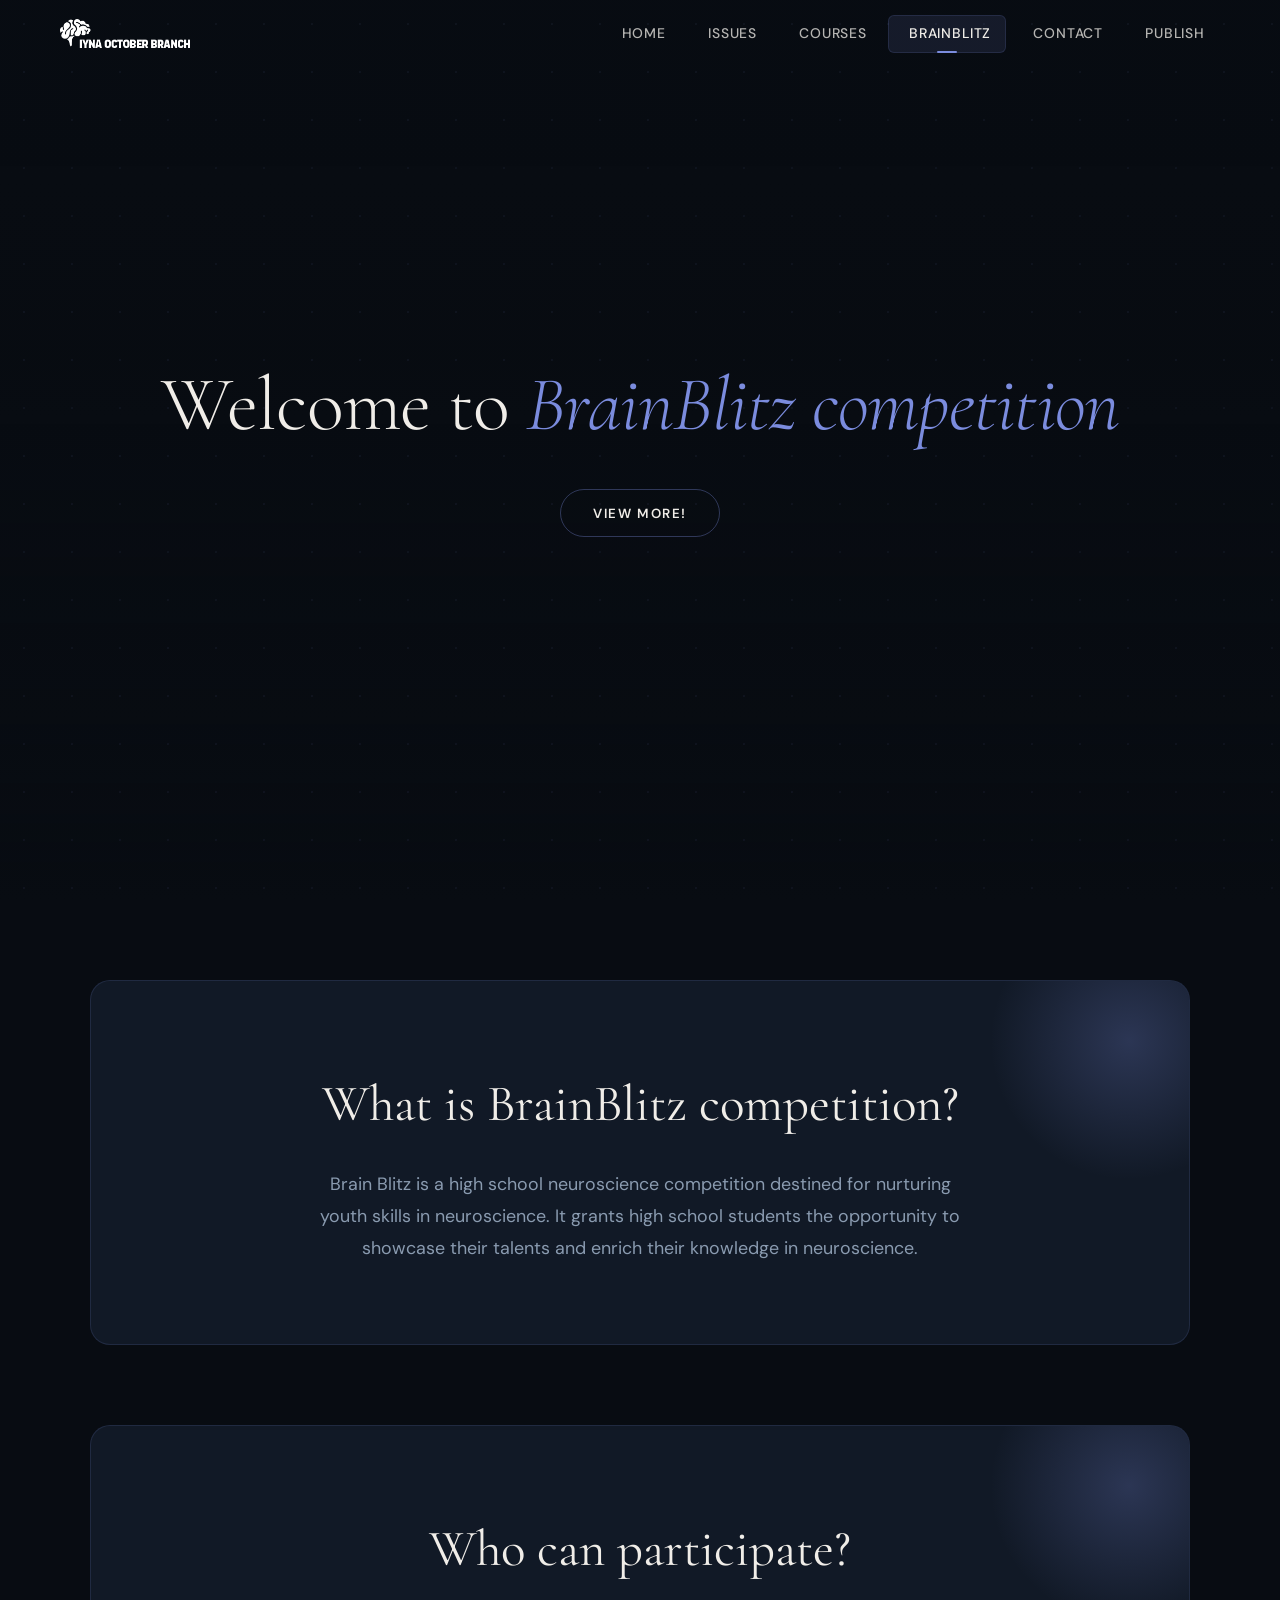
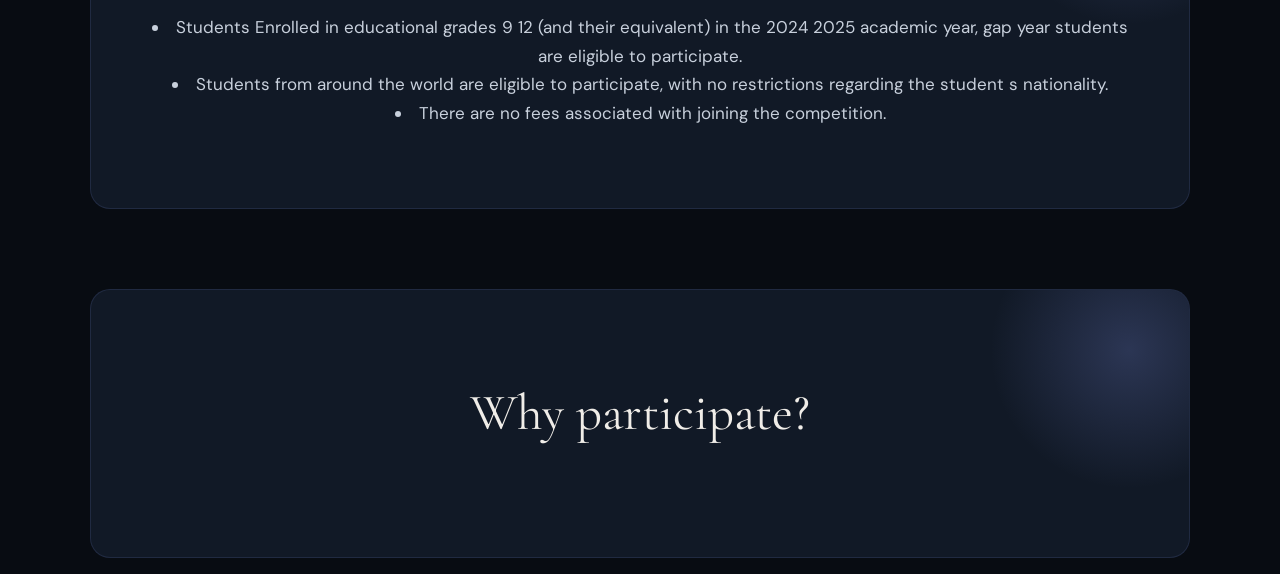
==== brainblitz.html @ 8ee567cc "added the base of the brainblitz page, and added its button to the nav bar of each page" ====
<!DOCTYPE html>
<html lang="en">
<head>
    <meta charset="UTF-8">
    <meta name="viewport" content="width=device-width, initial-scale=1.0">
    <title>BrainBlitz</title>
    <link rel="stylesheet" href="css/style.css">

</head>
<body>
      <div class="banner" id="home">
    <div class="overlay"></div>
    <video src="Brain.m4v" autoplay loop muted playsinline></video>


    
    <header class="header1" id="header">
      <div class="logos">
        <img src="imgs/logo_F.png" class="logo" id="logo_F" alt="IYNA Logo">
        <img src="imgs/LOGO9.png" class="logo" id="LOGO9" alt="IYNA Icon" style="width:44px;display:none;">
      </div>
      <input type="checkbox" id="nav_check" hidden>
      <nav>
        <ul>
          <li><a href="#home"><i class="fa-solid fa-house"></i> Home</a></li>
          <li><a href="issues.html"><i class="fa-solid fa-brain"></i> Issues</a></li>
          <li><a href="courses.html"><i class="fa-solid fa-briefcase"></i> Courses</a></li>
          <li><a href="brainblitz.html" class="active"><i class="fa-solid fa-brain"></i> BrainBlitz</a></li>
          <li><a href="contact.html"><i class="fa-solid fa-message"></i> Contact</a></li>
          <li><a href="publish.html"><i class="fa-solid fa-upload"></i> Publish</a></li>
        </ul>
      </nav>
      <label for="nav_check" class="hamburger"><i class="fa-solid fa-bars"></i></label>
    </header>

    <div class="content">
      <h1 class="ho">Welcome to <span>BrainBlitz competition</span></h1>
      <div class="btns">
        <a href="issues.html">
          <button class="btnn" type="button">
            <strong>VIEW MORE!</strong>
          </button>
        </a>
      </div>
    </div>
  </div>

  <section class="aboutt" id="about">
    <div class="coon">
      <div class="bii">
        <h2>What is BrainBlitz competition?</h2>
        <p>Brain Blitz is a high school neuroscience competition destined for nurturing youth skills in neuroscience. It grants high school students the opportunity to showcase their talents and enrich their knowledge in neuroscience.</p>
      </div>
    </section>
      <section class="aboutt" id="about">
    <div class="coon">
      <div class="bii">
        <h2>Who can participate?</h2>
        <p><li type="number">Students Enrolled in educational grades 9 12 (and their equivalent) in the 2024 2025 academic year, gap year students are eligible to participate.</li>
           <li>Students from around the world are eligible to participate, with no restrictions regarding the student s nationality.</li>
           <li>There are no fees associated with joining the competition.</li></p>
      </div>
    </section>
    <div class="coon">
      <div class="bii">
        <h2>Why participate?</h2>
        
      </div>
</body>
</html>
---- css/style.css ----
/* ============================================================
   IYNA October Chapter — Redesigned Style
   Calm, professional, neuroscience-inspired dark theme
   Fonts: Cormorant Garamond (display) + DM Sans (body)
   ============================================================ */

@import url('https://fonts.googleapis.com/css2?family=Cormorant+Garamond:ital,wght@0,300;0,400;0,600;1,300;1,400&family=DM+Sans:wght@300;400;500;600&display=swap');
@import url("https://fonts.googleapis.com/css2?family=Orbitron:wght@400;500;700&display=swap");

*, *::before, *::after {
  padding: 0;
  margin: 0;
  box-sizing: border-box;
}

:root {
  --black: #080c12;
  --blackk: #0e1420;
  --surface: #111926;
  --surface2: #162030;
  --white: #f0ede8;
  --muted: #8a9bb0;
  --dark: #1a2333;
  --light: #e8e4dc;
  --accent: #7b8cde;
  --accent2: #a78bde;
  --accent-dim: rgba(123,140,222,0.12);
  --accent-glow: rgba(123,140,222,0.25);
  --border: rgba(123,140,222,0.15);
  --border-hover: rgba(123,140,222,0.35);
  --text-body: #c8d0dc;
  --radius: 12px;
  --radius-lg: 20px;
  --transition: 0.35s cubic-bezier(0.4, 0, 0.2, 1);
}

html { scroll-behavior: smooth; font-size: 17px; }

body {
  font-family: 'DM Sans', sans-serif;
  background: var(--black);
  color: var(--text-body);
  overflow-x: hidden;
  line-height: 1.7;
}

::-webkit-scrollbar { width: 6px; }
::-webkit-scrollbar-track { background: var(--black); }
::-webkit-scrollbar-thumb { background: var(--accent); border-radius: 3px; }
::-webkit-scrollbar-thumb:hover { background: var(--accent2); }

::selection { background: rgba(123,140,222,0.3); color: var(--white); }

/* ── HERO / BANNER ─────────────────────────────────────────── */

.banner {
  width: 100%;
  min-height: 100vh;
  position: relative;
  display: flex;
  align-items: center;
  justify-content: center;
  overflow: hidden;
}

.banner video {
  position: absolute;
  top: 0; left: 0;
  width: 100%; height: 100%;
  object-fit: cover;
  pointer-events: none;
  z-index: 0;
}

/* Deep overlay for all banners */
.overlay {
  position: absolute;
  inset: 0;
  background: linear-gradient(
    to bottom,
    rgba(8,12,18,0.55) 0%,
    rgba(8,12,18,0.45) 40%,
    rgba(8,12,18,0.75) 80%,
    rgba(8,12,18,1) 100%
  );
  z-index: 1;
}

/* Subtle neural-net pattern overlay */
.overlay::after {
  content: '';
  position: absolute;
  inset: 0;
  background-image: radial-gradient(circle, rgba(123,140,222,0.06) 1px, transparent 1px);
  background-size: 48px 48px;
  pointer-events: none;
}

/* ── HEADER ─────────────────────────────────────────────────── */

header {
  position: fixed;
  top: 0; left: 0;
  width: 100%;
  height: 68px;
  display: flex;
  align-items: center;
  justify-content: space-between;
  padding: 0 60px;
  z-index: 900;
  transition: background var(--transition), backdrop-filter var(--transition), border-color var(--transition);
  border-bottom: 1px solid transparent;
}

header.bgc {
  background: rgba(8,12,18,0.88);
  backdrop-filter: blur(16px);
  border-bottom-color: var(--border);
}

header .logo {
  width: 130px;
  transition: opacity var(--transition);
}
header .logo:hover { opacity: 0.85; }

#logo_F { display: block; }
#LOGO9 { display: none; }

header nav ul {
  display: flex;
  list-style: none;
  gap: 6px;
}

header nav ul li a {
  display: inline-flex;
  align-items: center;
  gap: 6px;
  color: rgba(240,237,232,0.75);
  font-family: 'DM Sans', sans-serif;
  font-size: 0.82rem;
  font-weight: 500;
  letter-spacing: 0.06em;
  text-transform: uppercase;
  text-decoration: none;
  padding: 6px 14px;
  border-radius: 6px;
  border: 1px solid transparent;
  transition: all var(--transition);
  position: relative;
}

header nav ul li a i {
  font-size: 14px;
  color: inherit;
  opacity: 0.7;
}

header nav ul li a:hover,
header nav ul li a.active {
  color: var(--white);
  background: var(--accent-dim);
  border-color: var(--border);
}

header nav ul li a.active::after {
  content: '';
  position: absolute;
  bottom: -1px; left: 50%; transform: translateX(-50%);
  width: 20px; height: 2px;
  background: var(--accent);
  border-radius: 1px;
}

.hamburger {
  display: none;
  cursor: pointer;
  font-size: 24px;
  color: var(--white);
  z-index: 10;
}

/* Logos section on index */
.logos { display: flex; align-items: center; gap: 10px; }

/* ── HERO CONTENT ───────────────────────────────────────────── */

.content {
  position: relative;
  z-index: 2;
  text-align: center;
  padding: 0 24px;
  animation: fadeUp 1s ease both;
  animation-delay: 0.2s;
}

@keyframes fadeUp {
  from { opacity: 0; transform: translateY(28px); }
  to   { opacity: 1; transform: translateY(0); }
}

.content h1.ho {
  font-family: 'Cormorant Garamond', serif;
  font-size: clamp(2.4rem, 6vw, 5rem);
  font-weight: 300;
  color: var(--white);
  line-height: 1.1;
  letter-spacing: -0.01em;
  margin-bottom: 2rem;
  text-transform: none;
}

.content h1.ho span {
  font-style: italic;
  color: var(--accent);
}

/* Short hero (inner pages) */
.content.iss h1 {
  font-family: 'Cormorant Garamond', serif;
  font-size: clamp(2rem, 5vw, 3.8rem);
  font-weight: 300;
  color: var(--white);
  text-transform: none;
  letter-spacing: -0.01em;
}

.content .issues {
  margin-top: 28px;
}

.content .issues img {
  width: 130px;
  border-radius: var(--radius);
  border: 1px solid var(--border);
  box-shadow: 0 8px 32px rgba(0,0,0,0.5);
  transition: transform var(--transition), box-shadow var(--transition);
}

.content .issues img:hover {
  transform: translateY(-6px) scale(1.03);
  box-shadow: 0 16px 40px rgba(123,140,222,0.25);
}

/* Hero CTA button */
.btns {
  display: flex;
  justify-content: center;
  margin-top: 2.5rem;
}

.btnn {
  display: inline-flex;
  align-items: center;
  justify-content: center;
  height: 48px;
  padding: 0 32px;
  background: transparent;
  border: 1px solid var(--border-hover);
  border-radius: 100px;
  cursor: pointer;
  transition: all var(--transition);
  overflow: hidden;
  position: relative;
}

.btnn::before {
  content: '';
  position: absolute;
  inset: 0;
  background: var(--accent-dim);
  opacity: 0;
  transition: opacity var(--transition);
}

.btnn:hover::before { opacity: 1; }
.btnn:hover { border-color: var(--accent); box-shadow: 0 0 24px var(--accent-glow); }

.btnn strong {
  font-family: 'DM Sans', sans-serif;
  font-size: 0.78rem;
  font-weight: 600;
  letter-spacing: 0.12em;
  color: var(--white);
  text-shadow: none;
  z-index: 1;
  position: relative;
}

/* Remove old star containers */
#container-stars, #glow, #stars, .circle { display: none; }

/* ── ABOUT SECTION ──────────────────────────────────────────── */

.coon {
  width: min(1100px, 92%);
  margin: 80px auto 0;
}

.bii {
  text-align: center;
  padding: 80px 60px;
  background: var(--surface);
  border-radius: var(--radius-lg);
  border: 1px solid var(--border);
  margin-bottom: 16px;
  position: relative;
  overflow: hidden;
  animation: fadeUp 0.7s ease both;
}

.bii::before {
  content: '';
  position: absolute;
  top: -80px; right: -80px;
  width: 280px; height: 280px;
  background: radial-gradient(circle, var(--accent-glow) 0%, transparent 70%);
  pointer-events: none;
}

.bii h2 {
  font-family: 'Cormorant Garamond', serif;
  font-size: clamp(2rem, 4vw, 3rem);
  font-weight: 400;
  color: var(--white);
  margin-bottom: 20px;
}

.bii p {
  font-size: 1.05rem;
  color: var(--muted);
  max-width: 640px;
  margin: 0 auto;
  line-height: 1.8;
}

.smaa {
  display: grid;
  grid-template-columns: 1fr 1fr;
  gap: 16px;
}

.ccc {
  background: var(--surface);
  border-radius: var(--radius-lg);
  border: 1px solid var(--border);
  padding: 40px;
  display: flex;
  flex-direction: column;
  gap: 28px;
  align-items: flex-start;
  transition: border-color var(--transition), box-shadow var(--transition);
  animation: fadeUp 0.7s ease both;
}

.ccc:hover {
  border-color: var(--border-hover);
  box-shadow: 0 8px 32px rgba(0,0,0,0.3);
}

.ccc img {
  width: 100%;
  border-radius: 10px;
  object-fit: cover;
  flex-shrink: 0;
}

.ccc h3 {
  font-family: 'Cormorant Garamond', serif;
  font-size: 1.6rem;
  font-weight: 400;
  color: var(--white);
  margin-bottom: 12px;
}

.ccc hr {
  width: 36px;
  border: none;
  border-top: 2px solid var(--accent);
  margin-bottom: 14px;
}

.ccc p, .ccc span {
  color: var(--muted);
  font-size: 0.92rem;
  line-height: 1.75;
  font-family: 'DM Sans', sans-serif;
}

.coon span { color: var(--accent); }




/* ── ISSUES ─────────────────────────────────────────────────── */

.season {
  padding: 60px 24px;
  text-align: center;
}

.season h2 {
  font-family: 'Cormorant Garamond', serif;
  font-size: 2.8rem;
  font-weight: 300;
  color: var(--white);
  margin-bottom: 40px;
}

.season .imags {
  display: flex;
  justify-content: center;
  align-items: flex-start;
  gap: 24px;
  flex-wrap: wrap;
}

.season .imags img {
  border-radius: var(--radius);
  width: 220px;
  border: 1px solid var(--border);
  transition: all var(--transition);
  box-shadow: 0 4px 24px rgba(0,0,0,0.4);
}

.season .imags img:hover {
  border-color: var(--accent);
  transform: translateY(-6px) scale(1.03);
  box-shadow: 0 16px 40px rgba(123,140,222,0.2);
}

/* ── COURSES ────────────────────────────────────────────────── */

.courses_sec2 {
  padding: 60px 24px;
}

.courses_sec2 h2 {
  font-family: 'Cormorant Garamond', serif;
  font-size: 2.8rem;
  font-weight: 300;
  color: var(--white);
  text-align: center;
  margin-bottom: 40px;
}

.courses {
  display: flex;
  justify-content: center;
  gap: 28px;
  flex-wrap: wrap;
  max-width: 960px;
  margin: 0 auto;
}

.course-card {
  background: var(--surface);
  border: 1px solid var(--border);
  border-radius: var(--radius-lg);
  width: 380px;
  overflow: hidden;
  transition: all var(--transition);
  box-shadow: 0 4px 24px rgba(0,0,0,0.3);
}

.course-card:hover {
  border-color: var(--border-hover);
  transform: translateY(-6px);
  box-shadow: 0 20px 48px rgba(0,0,0,0.4);
}

.course-card img {
  width: 100%;
  height: 200px;
  object-fit: cover;
  display: block;
}

.course-card .cont {
  padding: 24px 24px 0;
}

.course-card h3 {
  font-size: 0.78rem;
  font-weight: 600;
  letter-spacing: 0.08em;
  text-transform: uppercase;
  color: var(--accent);
  margin-bottom: 8px;
}

.course-card h3 i { color: inherit; margin-right: 6px; }

.course-card h2 {
  font-family: 'Cormorant Garamond', serif;
  font-size: 1.7rem;
  font-weight: 400;
  color: var(--white);
  margin-bottom: 10px;
  text-align: left;
}

.course-card p {
  color: var(--muted);
  font-size: 0.88rem;
  line-height: 1.7;
  margin-bottom: 24px;
}

.course-card hr {
  border: none;
  border-top: 1px solid var(--border);
  margin: 0 24px 24px;
}

/* ── PUBLISH ────────────────────────────────────────────────── */

.giude {
  padding: 80px min(80px, 6vw);
  max-width: 1000px;
  margin: 0 auto;
}

.giude h2 {
  font-family: 'Cormorant Garamond', serif;
  font-size: 2.5rem;
  font-weight: 400;
  color: var(--accent);
  margin-top: 48px;
  margin-bottom: 16px;
}

.giude span { color: var(--accent); }

.giude p {
  color: var(--muted);
  font-size: 0.95rem;
  line-height: 1.8;
  margin-top: 12px;
}

.giude .word {
  display: inline-block;
  margin-top: 20px;
  padding: 10px 24px;
  background: var(--accent-dim);
  border: 1px solid var(--border-hover);
  border-radius: 8px;
  color: var(--white);
  font-size: 0.9rem;
  font-weight: 500;
  text-decoration: none;
  transition: all var(--transition);
}

.giude .word:hover {
  background: rgba(123,140,222,0.22);
  box-shadow: 0 4px 20px var(--accent-glow);
}

.mail a { color: var(--accent); text-decoration: none; }

.publish_form {
  width: min(680px, 92%);
  margin: 0 auto 80px;
  background: var(--surface);
  border: 1px solid var(--border);
  border-radius: var(--radius-lg);
  padding: 48px;
}

#publish_box > h3 {
  font-family: 'Cormorant Garamond', serif;
  font-size: 2rem;
  font-weight: 400;
  color: var(--white);
  margin-bottom: 32px;
}

#publish_form { display: flex; flex-direction: column; gap: 20px; }

#publish_form .input {
  background: transparent;
  border: none;
  border-bottom: 1px solid var(--border);
  color: var(--white);
  font-family: 'DM Sans', sans-serif;
  font-size: 0.95rem;
  padding: 10px 0;
  transition: border-color var(--transition);
  outline: none;
}

#publish_form .input::placeholder { color: rgba(138,155,176,0.6); }
#publish_form .input:focus { border-bottom-color: var(--accent); }
input:-webkit-autofill { -webkit-text-fill-color: var(--white); }

.publish_commands { display: flex; gap: 16px; align-items: center; }

#publish_form #publish_submit,
#publish_form label {
  padding: 10px 28px;
  background: var(--accent-dim);
  border: 1px solid var(--border-hover);
  border-radius: 8px;
  color: var(--white);
  font-family: 'DM Sans', sans-serif;
  font-size: 0.9rem;
  font-weight: 500;
  cursor: pointer;
  transition: all var(--transition);
  height: auto;
  width: auto;
}

#publish_form #publish_submit:hover,
#publish_form label:hover {
  background: rgba(123,140,222,0.22);
  box-shadow: 0 4px 20px var(--accent-glow);
}

.file-upload { display: flex; }
.file-upload__input { display: none; }

/* ── CONTACT ────────────────────────────────────────────────── */

.sec {
  display: flex;
  justify-content: center;
  padding: 60px 24px;
}

.sec .wrapper {
  width: min(700px, 100%);
  background: var(--surface);
  border: 1px solid var(--border);
  border-radius: var(--radius-lg);
  padding: 48px;
}

.sec .wrapper h2 {
  font-family: 'Cormorant Garamond', serif;
  font-size: 2rem;
  font-weight: 400;
  color: var(--white);
  margin-bottom: 28px;
  text-align: left;
}

.sec .wrapper form {
  display: flex;
  flex-direction: column;
  gap: 22px;
}

.wrapper input[type="text"],
.wrapper input[type="email"],
.wrapper textarea {
  background: transparent;
  border: none;
  border-bottom: 1px solid var(--border);
  color: var(--white);
  font-family: 'DM Sans', sans-serif;
  font-size: 0.95rem;
  padding: 10px 0;
  outline: none;
  transition: border-color var(--transition);
  margin: 0;
  width: 100%;
}

.wrapper input:focus,
.wrapper textarea:focus { border-bottom-color: var(--accent); }
.wrapper textarea { resize: vertical; min-height: 80px; }
::placeholder { color: rgba(138,155,176,0.6); }

/* Contact submit button */
.sec button.shadow { display: none; }
.sec button.edge  { display: none; }

.sec button {
  align-self: flex-start;
  padding: 12px 32px;
  background: var(--accent-dim);
  border: 1px solid var(--border-hover);
  border-radius: 8px;
  color: var(--white);
  font-family: 'DM Sans', sans-serif;
  font-size: 0.95rem;
  font-weight: 500;
  cursor: pointer;
  transition: all var(--transition);
  position: relative;
}

.sec button .front {
  display: block;
  position: static;
  padding: 0;
  border-radius: 0;
  font-size: inherit;
  color: var(--white);
  background: none;
  transform: none;
  transition: none;
  will-change: unset;
}

.sec button:hover {
  filter: none;
  background: rgba(123,140,222,0.22);
  box-shadow: 0 4px 20px var(--accent-glow);
}
.application-section{
  display: flex;
  align-items: center;
  flex-direction: column;
  width: 74%;
  height: 400px;
  margin-left: 13%;
  margin-top: -50px;
}
.application-section > h1{
  font-family: 'Cormorant Garamond', serif;
  font-size: 45px;
  margin-top: 50px;

}
.application-section > h1 > span{
  font-style: italic;
  color: var(--accent);
  font-weight: 600;
  font-family: 'Cormorant Garamond', serif;
  font-size: 45px;
}
.application-section > button{
  width: 50%;
  height: 55px;
  background-color: var(--dark);
  border: 3px solid var(--surface2);
  border-radius: 10px;
  font-size: 20px;
  font-family: 'Cormorant Garamond',sans-serif;
  color: white;
  font-weight: 800;
  cursor: pointer;
}
.application-section > button:hover{
  border: 2px solid var(--accent2);
  color: var(--accent2);
  transition: 0.7s ease;
}

/* ── FOOTER ─────────────────────────────────────────────────── */

.footer-distributed {
  background: var(--surface);
  border-top: 1px solid var(--border);
  padding: 60px 80px 40px;
  display: flex;
  flex-wrap: wrap;
  gap: 20px;
}

.footer-distributed .footer-left  { width: 38%; }
.footer-distributed .footer-center { width: 30%; }
.footer-distributed .footer-right  { width: 26%; }

.footer-distributed h3 {
  font-family: 'Cormorant Garamond', serif;
  font-size: 1.8rem;
  font-weight: 400;
  color: var(--white);
  margin-bottom: 16px;
}

.footer-distributed h3 span { color: var(--accent); font-style: italic; }

.footer-links {
  display: flex;
  flex-wrap: wrap;
  gap: 4px 0;
  margin-bottom: 16px;
}

.footer-links a {
  color: var(--muted);
  font-size: 0.87rem;
  text-decoration: none;
  transition: color var(--transition);
}

.footer-links a:hover { color: var(--white); }

.footer-links .link-1::before { display: none; }
.footer-links a:before {
  content: '·';
  margin: 0 10px;
  color: var(--border-hover);
}

.footer-company-name {
  font-size: 0.78rem;
  color: var(--muted);
  opacity: 0.65;
}

.footer-center div {
  display: flex;
  align-items: flex-start;
  gap: 12px;
  margin-bottom: 16px;
}

.footer-center i {
  color: var(--accent);
  font-size: 18px;
  width: auto; height: auto;
  line-height: 1.7;
  margin: 0;
  flex-shrink: 0;
}

.footer-center p {
  color: var(--muted);
  font-size: 0.88rem;
  line-height: 1.6;
  margin: 0;
  display: inline;
}

.footer-center p span { color: var(--white); display: inline; }
.footer-center p a { color: var(--accent); text-decoration: none; }

.footer-company-about {
  color: var(--muted);
  font-size: 0.85rem;
  line-height: 1.7;
}

.footer-company-about span {
  display: block;
  color: var(--white);
  font-size: 0.78rem;
  font-weight: 600;
  letter-spacing: 0.08em;
  text-transform: uppercase;
  margin-bottom: 10px;
}

.footer-icons {
  display: flex;
  gap: 10px;
  margin-top: 20px;
}

.footer-icons a {
  width: 36px; height: 36px;
  border-radius: 50%;
  border: 1px solid var(--border);
  display: inline-flex;
  align-items: center;
  justify-content: center;
  color: var(--muted);
  font-size: 16px;
  text-decoration: none;
  transition: all var(--transition);
}

.footer-icons a:hover {
  border-color: var(--accent);
  color: var(--accent);
  background: var(--accent-dim);
}

.footer-icons a i { color: inherit !important; }

/* ── SCROLL PROGRESS ────────────────────────────────────────── */

#progress {
  position: fixed;
  bottom: 28px;
  right: 28px;
  width: 46px; height: 46px;
  border-radius: 50%;
  display: none;
  place-items: center;
  cursor: pointer;
  z-index: 1000;
  background: conic-gradient(var(--accent) 0%, var(--surface) 0%);
  box-shadow: 0 4px 16px rgba(0,0,0,0.4);
  transition: transform var(--transition);
}

#progress:hover { transform: scale(1.1); }

#progress-value {
  display: grid;
  place-items: center;
  width: calc(100% - 8px);
  height: calc(100% - 8px);
  border-radius: 50%;
  background: var(--surface);
  font-size: 18px;
  color: var(--white);
}

/* ── RESPONSIVE ─────────────────────────────────────────────── */

@media (max-width: 1100px) {
  .smaa { grid-template-columns: 1fr; }
  .ccc { flex-direction: column; }
  .ccc img { width: 100%; max-height: 200px; }
}

@media (max-width: 880px) {
  header { padding: 0 24px; }

  .hamburger {
    display: block;
  }

  header nav ul {
    position: fixed;
    top: 68px; left: 0;
    width: 100%; height: auto;
    flex-direction: column;
    background: rgba(8,12,18,0.97);
    backdrop-filter: blur(16px);
    padding: 24px;
    gap: 8px;
    border-bottom: 1px solid var(--border);
    left: -100%;
    transition: left var(--transition);
  }

  header #nav_check:checked ~ nav ul { left: 0; }
  header nav ul li a { font-size: 0.92rem; padding: 10px 16px; }

  .footer-distributed {
    flex-direction: column;
    padding: 40px 32px;
  }

  .footer-distributed .footer-left,
  .footer-distributed .footer-center,
  .footer-distributed .footer-right { width: 100%; text-align: center; }

  .footer-links { justify-content: center; }
  .footer-center div { justify-content: center; }
  .footer-icons { justify-content: center; }

  .bii { padding: 48px 24px; }
  .publish_form { padding: 32px 24px; }
  .sec .wrapper { padding: 32px 24px; }
  .giude { padding: 48px 24px; }
}

@media (max-width: 640px) {
  header .logo { width: 100px; }
  .course-card { width: 100%; max-width: 420px; }
  .courses { gap: 20px; }
  .team-mem { width: 160px; }
  .caa { width: 100%; }
.application-section{
  width: 80%;
  margin-top: 20px;
}
  .application-section > h1{
  font-size: 30px;
  margin-left: 10%;
}
.application-section > h1 > span{
  font-size: 30px;
}
.application-section > button{
  width: 85%;
  height: 55px;
  font-size: 20px;
}
}

/* ── ANIMATIONS ─────────────────────────────────────────────── */

@keyframes shimmer {
  0% { background-position: -400px 0; }
  100% { background-position: 400px 0; }
}

.ccc, .course-card, .team-mem, .wrapper.exec, .wrapper.advis {
  animation: fadeUp 0.6s ease both;
}

.ccc:nth-child(2)     { animation-delay: 0.1s; }
.course-card:nth-child(2) { animation-delay: 0.12s; }

/* ── EVENTS BAR (if ever shown) ─────────────────────────────── */
.events { display: none; }

/* ── ELFSIGHT embed area ──────────────────────────────────────*/
.elfsight-app-ba7ed6a5-4ce0-4673-a7e0-70a06c7e8c1d {
  margin: 20px auto;
  max-width: 1100px;
}

/* ── HERO SHORT for non-video pages ─────────────────────────── */
.banner.short-hero { min-height: 40vh; }
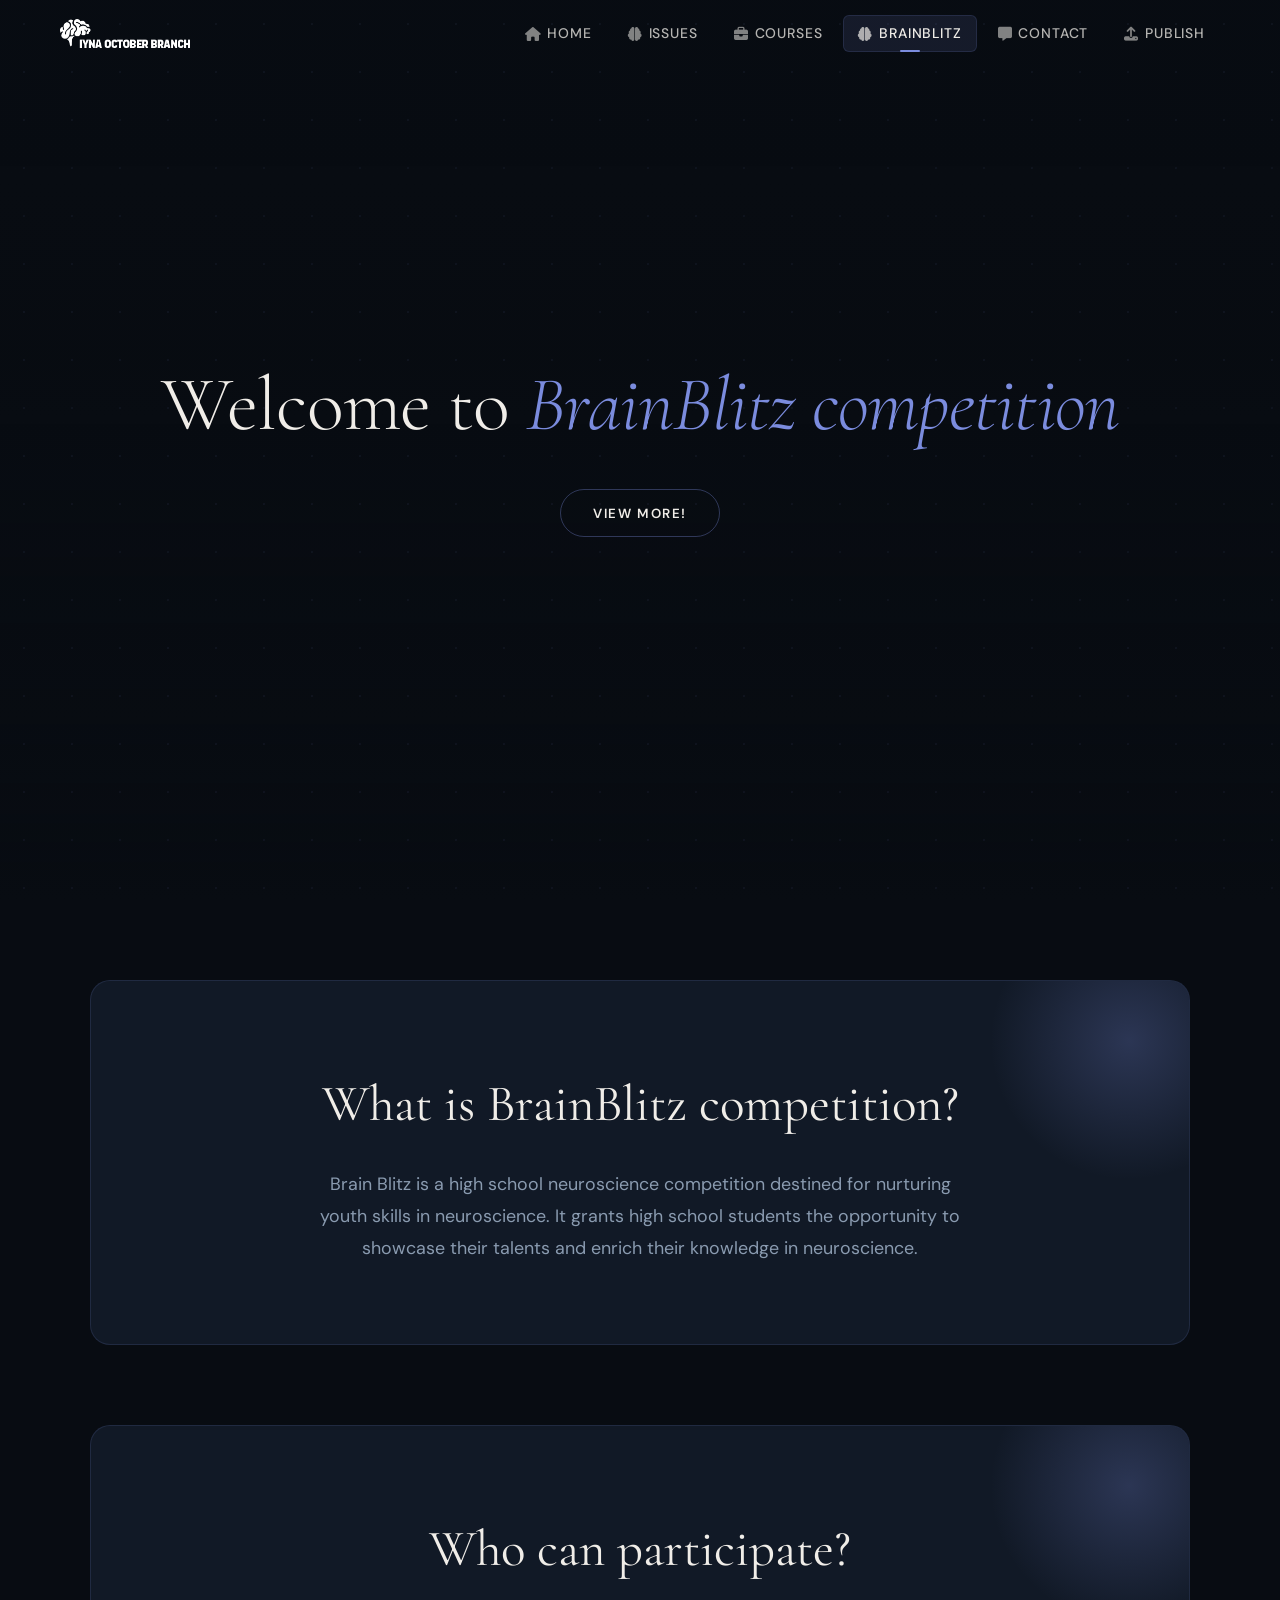
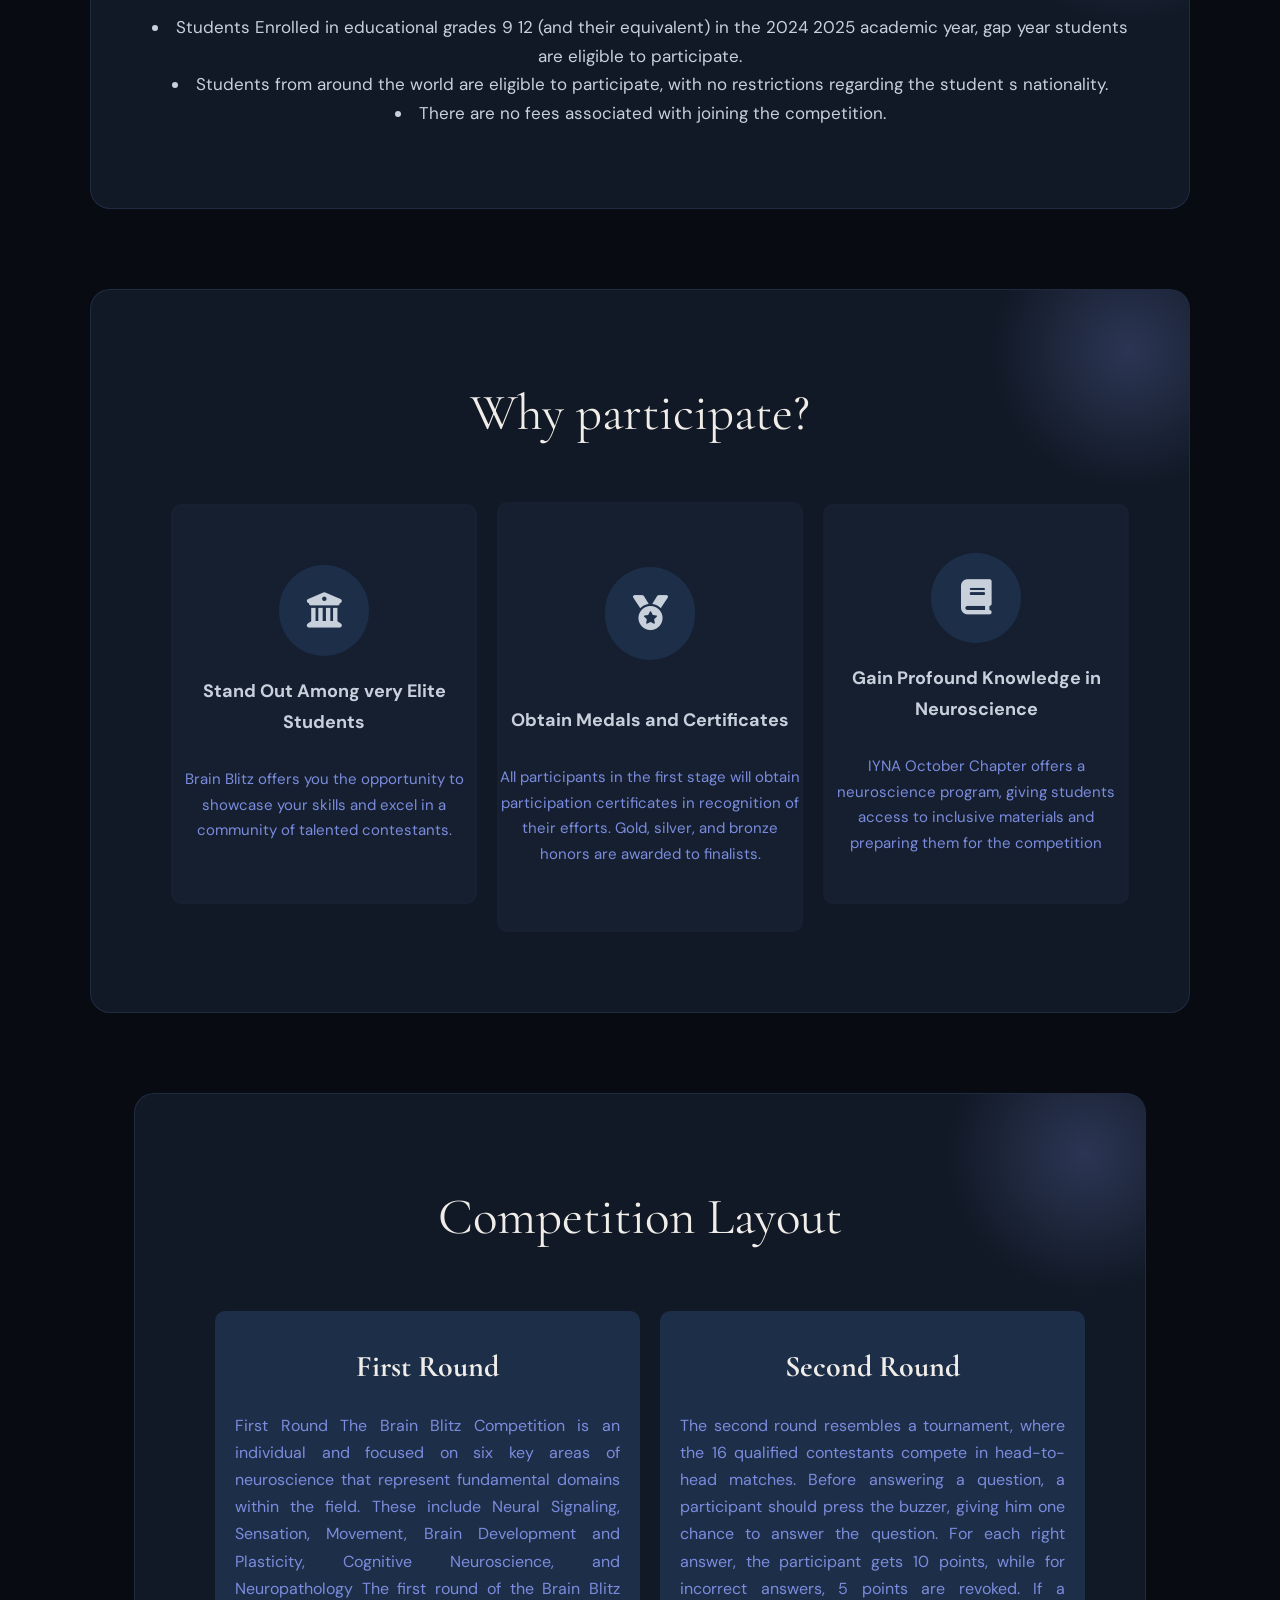
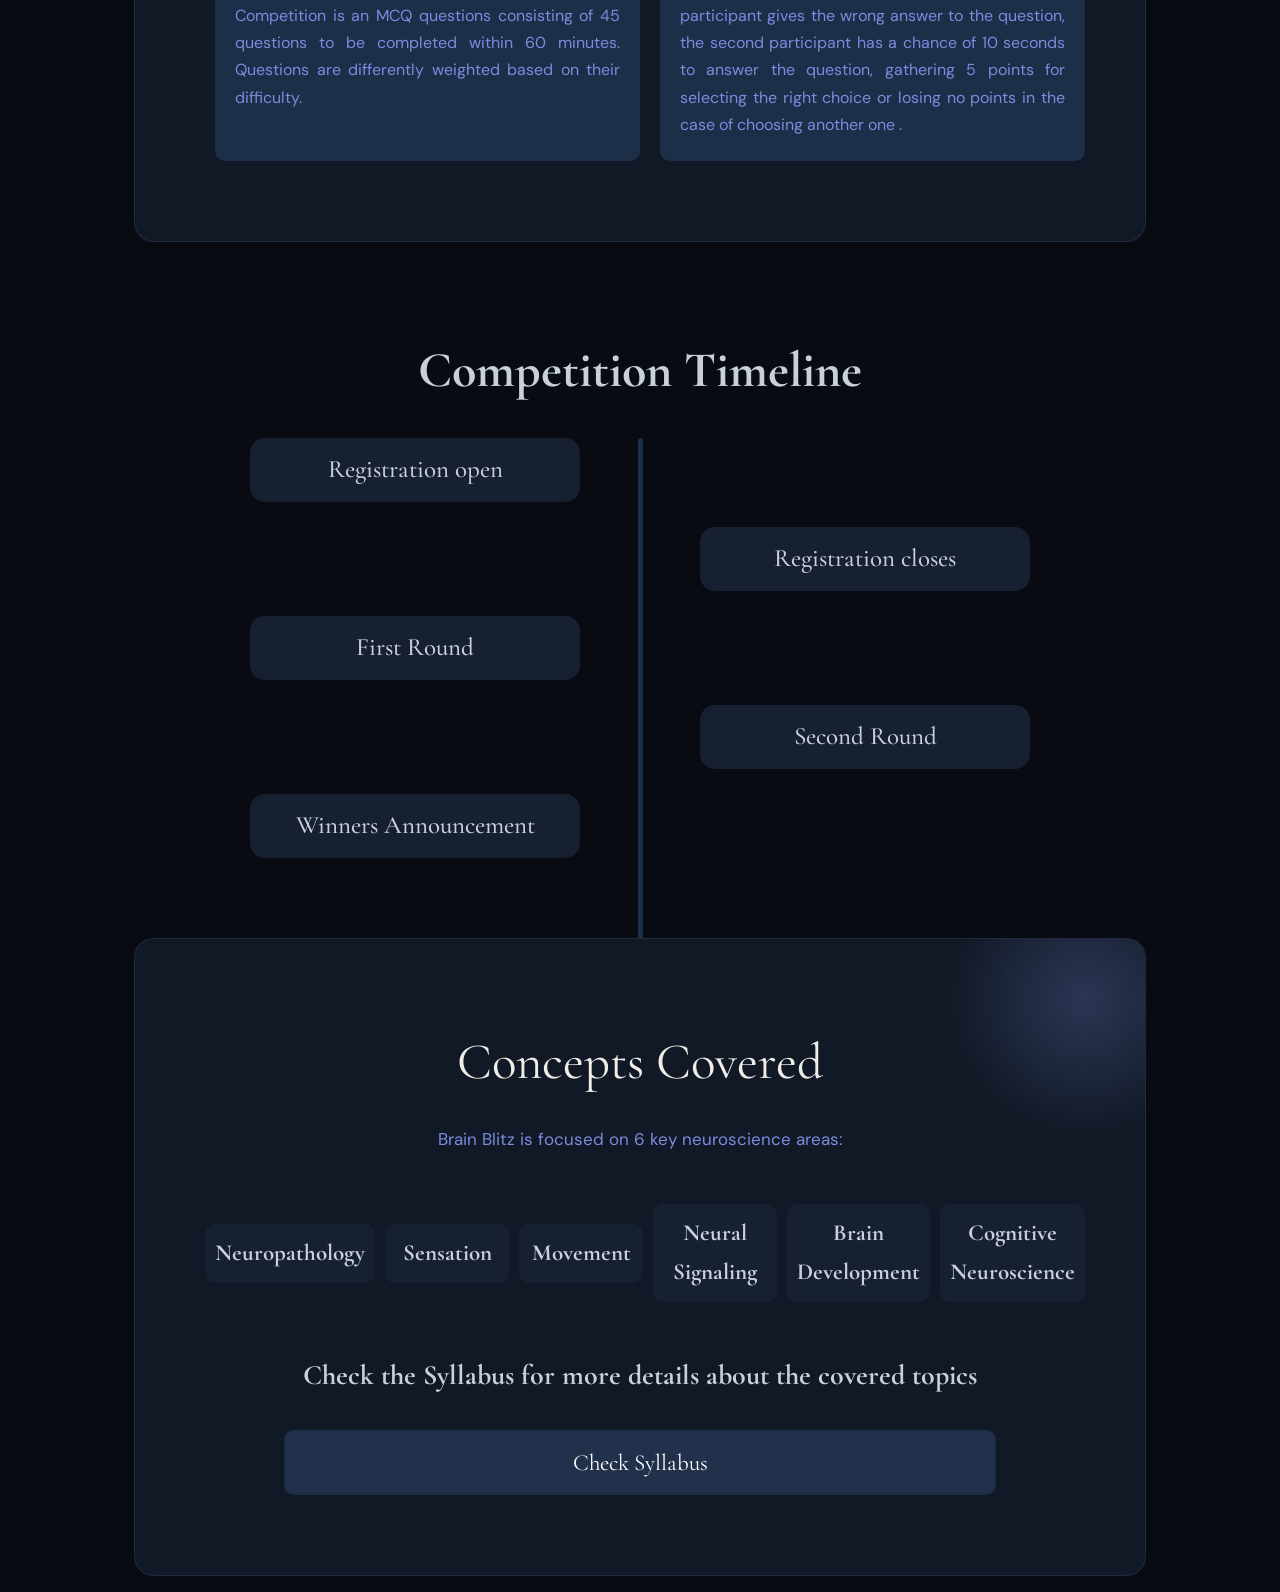
==== commit 8ae58c54: "brainblitz babyyyy" ====
--- a/brainblitz.html
+++ b/brainblitz.html
@@ -4,8 +4,12 @@
     <meta charset="UTF-8">
     <meta name="viewport" content="width=device-width, initial-scale=1.0">
     <title>BrainBlitz</title>
+    <link rel="stylesheet" href="css/main.css">
+    <link rel="stylesheet" href="css/brainblitz.css">
     <link rel="stylesheet" href="css/style.css">
-
+    <link href="https://fonts.googleapis.com/css2?family=Cormorant+Garamond:ital,wght@0,300;0,400;0,600;1,300;1,400&family=DM+Sans:wght@300;400;500;600&display=swap" rel="stylesheet" />
+    <link rel="stylesheet" href="https://cdnjs.cloudflare.com/ajax/libs/font-awesome/6.5.2/css/all.min.css" crossorigin="anonymous" referrerpolicy="no-referrer" />
+    <link rel="shortcut icon" type="image/x-icon" href="imgs/LOGO9.png" />
 </head>
 <body>
       <div class="banner" id="home">
@@ -64,7 +68,97 @@
     <div class="coon">
       <div class="bii">
         <h2>Why participate?</h2>
-        
+        <div class="participation-boxes">
+        <div class="participation-box">
+          <div>
+            <i class="fa-solid fa-building-columns"></i>
+          </div>
+          <h1>Stand Out Among very Elite Students</h1>
+            <span>Brain Blitz offers you the opportunity to showcase your skills and excel in a community of talented contestants.</span>
+        </div>
+
+        <div class="participation-box" id="box2">
+          <div>
+            <i class="fa-solid fa-medal"></i>
+          </div>
+          <h1>Obtain Medals and Certificates</h1>
+            <span>All participants in the first stage will obtain participation certificates in recognition of their efforts. Gold, silver, and bronze honors are awarded to finalists.</span>
+        </div>
+
+        <div class="participation-box">
+          <div>
+            <i class="fa-solid fa-book"></i>
+          </div>
+          <h1>Gain Profound Knowledge in Neuroscience</h1>
+            <span>IYNA October Chapter offers a neuroscience program, giving students access to inclusive materials and preparing them for the competition</span>
+        </div>
+        </div>
       </div>
+      <!--competition layout section-->
+       <div class="coon">
+      <div class="bii">
+        <h2>Competition Layout</h2>
+        <div class="layout-section">
+        <div class="layout-div">
+          <div>
+            <h2>First Round</h2>
+            <div class="layout-span">
+            <span>First Round
+            The Brain Blitz Competition is an individual and focused on six key areas of neuroscience that represent fundamental domains within the field. These include Neural Signaling, Sensation, Movement, Brain Development and Plasticity, Cognitive Neuroscience, and Neuropathology
+            The first round of the Brain Blitz Competition is an MCQ questions consisting of 45 questions to be completed within 60 minutes. Questions are differently weighted based on their difficulty.</span>
+          </div>
+          </div>
+
+          <div>
+            <h2>Second Round</h2>
+            <div class="layout-span">
+            <span>The second round resembles a tournament, where the 16 qualified contestants compete in head-to-head matches. Before answering a question, a participant should press the buzzer, giving him one chance to answer the question. For each right answer, the participant gets 10 points, while for incorrect answers, 5 points are revoked. If a participant gives the wrong answer to the question, the second participant has a chance of 10 seconds to answer the question, gathering 5 points for selecting the right choice or losing no points in the case of choosing another one .</span>
+          </div>
+          </div>
+        </div>
+        </div>
+        </div>
+        </div>
+
+        <!--Timeline section-->
+        <div class="timeline">
+          <h2>Competition Timeline</h2>
+          <div class="timeline-line"></div>
+          <div class="container left-container">Registration open</div>
+          <div class="container right-container">Registration closes</div>
+          <div class="container left-container">First Round</div>
+          <div class="container right-container">Second Round</div>
+          <div class="container left-container">Winners Announcement</div>
+        </div>
+
+    <div class="coon">
+      <div class="bii">
+        <h2>Concepts Covered</h2>
+        <span>Brain Blitz is focused on 6 key neuroscience areas:</span>
+        <div class="concepts-section">
+          <div class="concepts-div">Neuropathology</div>
+          <div class="concepts-div">Sensation</div>
+          <div class="concepts-div">Movement</div>
+          <div class="concepts-div">Neural Signaling</div>
+          <div class="concepts-div">Brain Development</div>
+          <div class="concepts-div">Cognitive Neuroscience</div>
+        </div>
+        <h1 class="syllabus-heading">Check the Syllabus for more details about the covered topics</h1>
+        <button class="syllabus-button">Check Syllabus</button>
+    </div>
+    </div>
+
+
+ <!--<footer class="footer-distributed" id="footer">
+  </footer>
+
+  <script src="js/header.js"></script>
+  <script>
+	fetch("footer.html")
+	.then(response => response.text())
+	.then(data => {
+		document.getElementById("footer").innerHTML = data;
+	});
+  </script>-->
 </body>
 </html>
--- a/css/main.css
+++ b/css/main.css
@@ -0,0 +1,1084 @@
+/* ============================================================
+   IYNA October Chapter — Redesigned Style
+   Calm, professional, neuroscience-inspired dark theme
+   Fonts: Cormorant Garamond (display) + DM Sans (body)
+   ============================================================ */
+
+@import url('https://fonts.googleapis.com/css2?family=Cormorant+Garamond:ital,wght@0,300;0,400;0,600;1,300;1,400&family=DM+Sans:wght@300;400;500;600&display=swap');
+@import url("https://fonts.googleapis.com/css2?family=Orbitron:wght@400;500;700&display=swap");
+
+*, *::before, *::after {
+  padding: 0;
+  margin: 0;
+  box-sizing: border-box;
+}
+
+:root {
+  --black: #080c12;
+  --blackk: #0e1420;
+  --surface: #111926;
+  --surface2: #162030;
+  --white: #f0ede8;
+  --muted: #8a9bb0;
+  --dark: #1a2333;
+  --light: #e8e4dc;
+  --accent: #7b8cde;
+  --accent2: #a78bde;
+  --accent-dim: rgba(123,140,222,0.12);
+  --accent-glow: rgba(123,140,222,0.25);
+  --border: rgba(123,140,222,0.15);
+  --border-hover: rgba(123,140,222,0.35);
+  --text-body: #c8d0dc;
+  --radius: 12px;
+  --radius-lg: 20px;
+  --transition: 0.35s cubic-bezier(0.4, 0, 0.2, 1);
+}
+
+html { scroll-behavior: smooth; font-size: 17px; }
+
+body {
+  font-family: 'DM Sans', sans-serif;
+  background: var(--black);
+  color: var(--text-body);
+  overflow-x: hidden;
+  line-height: 1.7;
+}
+
+::-webkit-scrollbar { width: 6px; }
+::-webkit-scrollbar-track { background: var(--black); }
+::-webkit-scrollbar-thumb { background: var(--accent); border-radius: 3px; }
+::-webkit-scrollbar-thumb:hover { background: var(--accent2); }
+
+::selection { background: rgba(123,140,222,0.3); color: var(--white); }
+
+/* ── HERO / BANNER ─────────────────────────────────────────── */
+
+.banner {
+  width: 100%;
+  min-height: 100vh;
+  position: relative;
+  display: flex;
+  align-items: center;
+  justify-content: center;
+  overflow: hidden;
+}
+
+.banner video {
+  position: absolute;
+  top: 0; left: 0;
+  width: 100%; height: 100%;
+  object-fit: cover;
+  pointer-events: none;
+  z-index: 0;
+}
+
+/* Deep overlay for all banners */
+.overlay {
+  position: absolute;
+  inset: 0;
+  background: linear-gradient(
+    to bottom,
+    rgba(8,12,18,0.55) 0%,
+    rgba(8,12,18,0.45) 40%,
+    rgba(8,12,18,0.75) 80%,
+    rgba(8,12,18,1) 100%
+  );
+  z-index: 1;
+}
+
+/* Subtle neural-net pattern overlay */
+.overlay::after {
+  content: '';
+  position: absolute;
+  inset: 0;
+  background-image: radial-gradient(circle, rgba(123,140,222,0.06) 1px, transparent 1px);
+  background-size: 48px 48px;
+  pointer-events: none;
+}
+
+/* ── HEADER ─────────────────────────────────────────────────── */
+
+header {
+  position: fixed;
+  top: 0; left: 0;
+  width: 100%;
+  height: 68px;
+  display: flex;
+  align-items: center;
+  justify-content: space-between;
+  padding: 0 60px;
+  z-index: 900;
+  transition: background var(--transition), backdrop-filter var(--transition), border-color var(--transition);
+  border-bottom: 1px solid transparent;
+}
+
+header.bgc {
+  background: rgba(8,12,18,0.88);
+  backdrop-filter: blur(16px);
+  border-bottom-color: var(--border);
+}
+
+header .logo {
+  width: 130px;
+  transition: opacity var(--transition);
+}
+header .logo:hover { opacity: 0.85; }
+
+#logo_F { display: block; }
+#LOGO9 { display: none; }
+
+header nav ul {
+  display: flex;
+  list-style: none;
+  gap: 6px;
+}
+
+header nav ul li a {
+  display: inline-flex;
+  align-items: center;
+  gap: 6px;
+  color: rgba(240,237,232,0.75);
+  font-family: 'DM Sans', sans-serif;
+  font-size: 0.82rem;
+  font-weight: 500;
+  letter-spacing: 0.06em;
+  text-transform: uppercase;
+  text-decoration: none;
+  padding: 6px 14px;
+  border-radius: 6px;
+  border: 1px solid transparent;
+  transition: all var(--transition);
+  position: relative;
+}
+
+header nav ul li a i {
+  font-size: 14px;
+  color: inherit;
+  opacity: 0.7;
+}
+
+header nav ul li a:hover,
+header nav ul li a.active {
+  color: var(--white);
+  background: var(--accent-dim);
+  border-color: var(--border);
+}
+
+header nav ul li a.active::after {
+  content: '';
+  position: absolute;
+  bottom: -1px; left: 50%; transform: translateX(-50%);
+  width: 20px; height: 2px;
+  background: var(--accent);
+  border-radius: 1px;
+}
+
+.hamburger {
+  display: none;
+  cursor: pointer;
+  font-size: 24px;
+  color: var(--white);
+  z-index: 10;
+}
+
+/* Logos section on index */
+.logos { display: flex; align-items: center; gap: 10px; }
+
+/* ── HERO CONTENT ───────────────────────────────────────────── */
+
+.content {
+  position: relative;
+  z-index: 2;
+  text-align: center;
+  padding: 0 24px;
+  animation: fadeUp 1s ease both;
+  animation-delay: 0.2s;
+}
+
+@keyframes fadeUp {
+  from { opacity: 0; transform: translateY(28px); }
+  to   { opacity: 1; transform: translateY(0); }
+}
+
+.content h1.ho {
+  font-family: 'Cormorant Garamond', serif;
+  font-size: clamp(2.4rem, 6vw, 5rem);
+  font-weight: 300;
+  color: var(--white);
+  line-height: 1.1;
+  letter-spacing: -0.01em;
+  margin-bottom: 2rem;
+  text-transform: none;
+}
+
+.content h1.ho span {
+  font-style: italic;
+  color: var(--accent);
+}
+
+/* Short hero (inner pages) */
+.content.iss h1 {
+  font-family: 'Cormorant Garamond', serif;
+  font-size: clamp(2rem, 5vw, 3.8rem);
+  font-weight: 300;
+  color: var(--white);
+  text-transform: none;
+  letter-spacing: -0.01em;
+}
+
+.content .issues {
+  margin-top: 28px;
+}
+
+.content .issues img {
+  width: 130px;
+  border-radius: var(--radius);
+  border: 1px solid var(--border);
+  box-shadow: 0 8px 32px rgba(0,0,0,0.5);
+  transition: transform var(--transition), box-shadow var(--transition);
+}
+
+.content .issues img:hover {
+  transform: translateY(-6px) scale(1.03);
+  box-shadow: 0 16px 40px rgba(123,140,222,0.25);
+}
+
+/* Hero CTA button */
+.btns {
+  display: flex;
+  justify-content: center;
+  margin-top: 2.5rem;
+}
+
+.btnn {
+  display: inline-flex;
+  align-items: center;
+  justify-content: center;
+  height: 48px;
+  padding: 0 32px;
+  background: transparent;
+  border: 1px solid var(--border-hover);
+  border-radius: 100px;
+  cursor: pointer;
+  transition: all var(--transition);
+  overflow: hidden;
+  position: relative;
+}
+
+.btnn::before {
+  content: '';
+  position: absolute;
+  inset: 0;
+  background: var(--accent-dim);
+  opacity: 0;
+  transition: opacity var(--transition);
+}
+
+.btnn:hover::before { opacity: 1; }
+.btnn:hover { border-color: var(--accent); box-shadow: 0 0 24px var(--accent-glow); }
+
+.btnn strong {
+  font-family: 'DM Sans', sans-serif;
+  font-size: 0.78rem;
+  font-weight: 600;
+  letter-spacing: 0.12em;
+  color: var(--white);
+  text-shadow: none;
+  z-index: 1;
+  position: relative;
+}
+
+/* Remove old star containers */
+#container-stars, #glow, #stars, .circle { display: none; }
+
+/* ── ABOUT SECTION ──────────────────────────────────────────── */
+
+.coon {
+  width: min(1100px, 92%);
+  margin: 80px auto 0;
+}
+
+.bii {
+  text-align: center;
+  padding: 80px 60px;
+  background: var(--surface);
+  border-radius: var(--radius-lg);
+  border: 1px solid var(--border);
+  margin-bottom: 16px;
+  position: relative;
+  overflow: hidden;
+  animation: fadeUp 0.7s ease both;
+}
+
+.bii::before {
+  content: '';
+  position: absolute;
+  top: -80px; right: -80px;
+  width: 280px; height: 280px;
+  background: radial-gradient(circle, var(--accent-glow) 0%, transparent 70%);
+  pointer-events: none;
+}
+
+.bii h2 {
+  font-family: 'Cormorant Garamond', serif;
+  font-size: clamp(2rem, 4vw, 3rem);
+  font-weight: 400;
+  color: var(--white);
+  margin-bottom: 20px;
+}
+
+.bii p {
+  font-size: 1.05rem;
+  color: var(--muted);
+  max-width: 640px;
+  margin: 0 auto;
+  line-height: 1.8;
+}
+
+.smaa {
+  display: grid;
+  grid-template-columns: 1fr 1fr;
+  gap: 16px;
+}
+
+.ccc {
+  background: var(--surface);
+  border-radius: var(--radius-lg);
+  border: 1px solid var(--border);
+  padding: 40px;
+  display: flex;
+  gap: 28px;
+  align-items: flex-start;
+  transition: border-color var(--transition), box-shadow var(--transition);
+  animation: fadeUp 0.7s ease both;
+}
+
+.ccc:hover {
+  border-color: var(--border-hover);
+  box-shadow: 0 8px 32px rgba(0,0,0,0.3);
+}
+
+.ccc img {
+  width: 200px;
+  border-radius: 10px;
+  object-fit: cover;
+  flex-shrink: 0;
+}
+
+.ccc h3 {
+  font-family: 'Cormorant Garamond', serif;
+  font-size: 1.6rem;
+  font-weight: 400;
+  color: var(--white);
+  margin-bottom: 12px;
+}
+
+.ccc hr {
+  width: 36px;
+  border: none;
+  border-top: 2px solid var(--accent);
+  margin-bottom: 14px;
+}
+
+.ccc p, .ccc span {
+  color: var(--muted);
+  font-size: 0.92rem;
+  line-height: 1.75;
+}
+
+.coon span { color: var(--accent); }
+
+/* ── TEAM ───────────────────────────────────────────────────── */
+
+.team-co {
+  display: flex;
+  flex-direction: column;
+  align-items: center;
+  padding: 80px 24px;
+  gap: 32px;
+}
+
+.switch {
+  display: flex;
+  gap: 16px;
+  flex-wrap: wrap;
+  justify-content: center;
+}
+
+.caa {
+  background: var(--surface);
+  border: 1px solid var(--border);
+  border-radius: var(--radius-lg);
+  padding: 28px 36px;
+  text-align: center;
+  width: 280px;
+  cursor: pointer;
+  transition: all var(--transition);
+  outline: none;
+  color: var(--white);
+}
+
+.caa i { font-size: 40px; color: var(--accent); margin-bottom: 12px; display: block; }
+.caa h2 { font-family: 'Cormorant Garamond', serif; font-size: 1.5rem; font-weight: 400; color: var(--white); margin-bottom: 6px; }
+.caa p  { font-size: 0.85rem; color: var(--muted); line-height: 1.5; }
+
+.caa.tee {
+  transform: scale(1.06);
+  border-color: var(--accent);
+  background: var(--accent-dim);
+}
+
+.caa.add { opacity: 0.55; }
+
+.caa:hover { border-color: var(--border-hover); opacity: 1; transform: scale(1.03); }
+
+.wrapper.exec, .wrapper.advis {
+  background: var(--surface);
+  border: 1px solid var(--border);
+  border-radius: var(--radius-lg);
+  padding: 40px;
+  width: min(1000px, 92%);
+}
+
+.wrapper h2 {
+  font-family: 'Cormorant Garamond', serif;
+  font-size: 2rem;
+  font-weight: 400;
+  color: var(--white);
+  text-align: center;
+  margin-bottom: 8px;
+}
+
+.wrapper hr {
+  width: 48px;
+  border: none;
+  border-top: 2px solid var(--accent);
+  margin: 0 auto 32px;
+}
+
+.members {
+  display: flex;
+  flex-wrap: wrap;
+  justify-content: center;
+  gap: 24px;
+}
+
+.team-mem {
+  background: var(--dark);
+  border: 1px solid var(--border);
+  border-radius: var(--radius);
+  padding: 24px 20px;
+  width: 200px;
+  text-align: center;
+  transition: all var(--transition);
+}
+
+.team-mem:hover {
+  border-color: var(--border-hover);
+  transform: translateY(-4px);
+  box-shadow: 0 12px 32px rgba(0,0,0,0.4);
+}
+
+.members img {
+  width: 100%;
+  aspect-ratio: 1;
+  object-fit: cover;
+  border-radius: 8px;
+  margin-bottom: 12px;
+}
+
+.members h4 {
+  font-family: 'DM Sans', sans-serif;
+  font-size: 0.95rem;
+  font-weight: 600;
+  color: var(--white);
+  margin-bottom: 4px;
+}
+
+.members p {
+  font-size: 0.8rem;
+  color: var(--muted);
+  margin-bottom: 14px;
+}
+
+.social-links { display: flex; justify-content: center; gap: 8px; }
+
+.social-links a {
+  width: 32px; height: 32px;
+  border-radius: 50%;
+  display: inline-flex;
+  align-items: center;
+  justify-content: center;
+  font-size: 14px;
+  transition: all var(--transition);
+  border: 1px solid var(--border);
+  background: transparent;
+  color: var(--muted);
+  text-decoration: none;
+}
+
+.social-links a:hover { border-color: var(--accent); color: var(--accent); background: var(--accent-dim); }
+.social-links a i { color: inherit; }
+
+/* Fix old specific classes */
+.social-links .fac, .social-links .instag, .social-links .whats { background: transparent; }
+.social-links .fac i, .social-links .instag i, .social-links .whats i { margin: 0; }
+
+/* ── ISSUES ─────────────────────────────────────────────────── */
+
+.season {
+  padding: 60px 24px;
+  text-align: center;
+}
+
+.season h2 {
+  font-family: 'Cormorant Garamond', serif;
+  font-size: 2.8rem;
+  font-weight: 300;
+  color: var(--white);
+  margin-bottom: 40px;
+}
+
+.season .imags {
+  display: flex;
+  justify-content: center;
+  align-items: flex-start;
+  gap: 24px;
+  flex-wrap: wrap;
+}
+
+.season .imags img {
+  border-radius: var(--radius);
+  width: 220px;
+  border: 1px solid var(--border);
+  transition: all var(--transition);
+  box-shadow: 0 4px 24px rgba(0,0,0,0.4);
+}
+
+.season .imags img:hover {
+  border-color: var(--accent);
+  transform: translateY(-6px) scale(1.03);
+  box-shadow: 0 16px 40px rgba(123,140,222,0.2);
+}
+
+/* ── COURSES ────────────────────────────────────────────────── */
+
+.courses_sec2 {
+  padding: 60px 24px;
+}
+
+.courses_sec2 h2 {
+  font-family: 'Cormorant Garamond', serif;
+  font-size: 2.8rem;
+  font-weight: 300;
+  color: var(--white);
+  text-align: center;
+  margin-bottom: 40px;
+}
+
+.courses {
+  display: flex;
+  justify-content: center;
+  gap: 28px;
+  flex-wrap: wrap;
+  max-width: 960px;
+  margin: 0 auto;
+}
+
+.course-card {
+  background: var(--surface);
+  border: 1px solid var(--border);
+  border-radius: var(--radius-lg);
+  width: 380px;
+  overflow: hidden;
+  transition: all var(--transition);
+  box-shadow: 0 4px 24px rgba(0,0,0,0.3);
+}
+
+.course-card:hover {
+  border-color: var(--border-hover);
+  transform: translateY(-6px);
+  box-shadow: 0 20px 48px rgba(0,0,0,0.4);
+}
+
+.course-card img {
+  width: 100%;
+  height: 200px;
+  object-fit: cover;
+  display: block;
+}
+
+.course-card .cont {
+  padding: 24px 24px 0;
+}
+
+.course-card h3 {
+  font-size: 0.78rem;
+  font-weight: 600;
+  letter-spacing: 0.08em;
+  text-transform: uppercase;
+  color: var(--accent);
+  margin-bottom: 8px;
+}
+
+.course-card h3 i { color: inherit; margin-right: 6px; }
+
+.course-card h2 {
+  font-family: 'Cormorant Garamond', serif;
+  font-size: 1.7rem;
+  font-weight: 400;
+  color: var(--white);
+  margin-bottom: 10px;
+  text-align: left;
+}
+
+.course-card p {
+  color: var(--muted);
+  font-size: 0.88rem;
+  line-height: 1.7;
+  margin-bottom: 24px;
+}
+
+.course-card hr {
+  border: none;
+  border-top: 1px solid var(--border);
+  margin: 0 24px 24px;
+}
+
+/* ── PUBLISH ────────────────────────────────────────────────── */
+
+.giude {
+  padding: 80px min(80px, 6vw);
+  max-width: 1000px;
+  margin: 0 auto;
+}
+
+.giude h2 {
+  font-family: 'Cormorant Garamond', serif;
+  font-size: 2.5rem;
+  font-weight: 400;
+  color: var(--accent);
+  margin-top: 48px;
+  margin-bottom: 16px;
+}
+
+.giude span { color: var(--accent); }
+
+.giude p {
+  color: var(--muted);
+  font-size: 0.95rem;
+  line-height: 1.8;
+  margin-top: 12px;
+}
+
+.giude .word {
+  display: inline-block;
+  margin-top: 20px;
+  padding: 10px 24px;
+  background: var(--accent-dim);
+  border: 1px solid var(--border-hover);
+  border-radius: 8px;
+  color: var(--white);
+  font-size: 0.9rem;
+  font-weight: 500;
+  text-decoration: none;
+  transition: all var(--transition);
+}
+
+.giude .word:hover {
+  background: rgba(123,140,222,0.22);
+  box-shadow: 0 4px 20px var(--accent-glow);
+}
+
+.mail a { color: var(--accent); text-decoration: none; }
+
+.publish_form {
+  width: min(680px, 92%);
+  margin: 0 auto 80px;
+  background: var(--surface);
+  border: 1px solid var(--border);
+  border-radius: var(--radius-lg);
+  padding: 48px;
+}
+
+#publish_box > h3 {
+  font-family: 'Cormorant Garamond', serif;
+  font-size: 2rem;
+  font-weight: 400;
+  color: var(--white);
+  margin-bottom: 32px;
+}
+
+#publish_form { display: flex; flex-direction: column; gap: 20px; }
+
+#publish_form .input {
+  background: transparent;
+  border: none;
+  border-bottom: 1px solid var(--border);
+  color: var(--white);
+  font-family: 'DM Sans', sans-serif;
+  font-size: 0.95rem;
+  padding: 10px 0;
+  transition: border-color var(--transition);
+  outline: none;
+}
+
+#publish_form .input::placeholder { color: rgba(138,155,176,0.6); }
+#publish_form .input:focus { border-bottom-color: var(--accent); }
+input:-webkit-autofill { -webkit-text-fill-color: var(--white); }
+
+.publish_commands { display: flex; gap: 16px; align-items: center; }
+
+#publish_form #publish_submit,
+#publish_form label {
+  padding: 10px 28px;
+  background: var(--accent-dim);
+  border: 1px solid var(--border-hover);
+  border-radius: 8px;
+  color: var(--white);
+  font-family: 'DM Sans', sans-serif;
+  font-size: 0.9rem;
+  font-weight: 500;
+  cursor: pointer;
+  transition: all var(--transition);
+  height: auto;
+  width: auto;
+}
+
+#publish_form #publish_submit:hover,
+#publish_form label:hover {
+  background: rgba(123,140,222,0.22);
+  box-shadow: 0 4px 20px var(--accent-glow);
+}
+
+.file-upload { display: flex; }
+.file-upload__input { display: none; }
+
+/* ── CONTACT ────────────────────────────────────────────────── */
+
+.sec {
+  display: flex;
+  justify-content: center;
+  padding: 60px 24px;
+}
+
+.sec .wrapper {
+  width: min(700px, 100%);
+  background: var(--surface);
+  border: 1px solid var(--border);
+  border-radius: var(--radius-lg);
+  padding: 48px;
+}
+
+.sec .wrapper h2 {
+  font-family: 'Cormorant Garamond', serif;
+  font-size: 2rem;
+  font-weight: 400;
+  color: var(--white);
+  margin-bottom: 28px;
+  text-align: left;
+}
+
+.sec .wrapper form {
+  display: flex;
+  flex-direction: column;
+  gap: 22px;
+}
+
+.wrapper input[type="text"],
+.wrapper input[type="email"],
+.wrapper textarea {
+  background: transparent;
+  border: none;
+  border-bottom: 1px solid var(--border);
+  color: var(--white);
+  font-family: 'DM Sans', sans-serif;
+  font-size: 0.95rem;
+  padding: 10px 0;
+  outline: none;
+  transition: border-color var(--transition);
+  margin: 0;
+  width: 100%;
+}
+
+.wrapper input:focus,
+.wrapper textarea:focus { border-bottom-color: var(--accent); }
+.wrapper textarea { resize: vertical; min-height: 80px; }
+::placeholder { color: rgba(138,155,176,0.6); }
+
+/* Contact submit button */
+.sec button.shadow { display: none; }
+.sec button.edge  { display: none; }
+
+.sec button {
+  align-self: flex-start;
+  padding: 12px 32px;
+  background: var(--accent-dim);
+  border: 1px solid var(--border-hover);
+  border-radius: 8px;
+  color: var(--white);
+  font-family: 'DM Sans', sans-serif;
+  font-size: 0.95rem;
+  font-weight: 500;
+  cursor: pointer;
+  transition: all var(--transition);
+  position: relative;
+}
+
+.sec button .front {
+  display: block;
+  position: static;
+  padding: 0;
+  border-radius: 0;
+  font-size: inherit;
+  color: var(--white);
+  background: none;
+  transform: none;
+  transition: none;
+  will-change: unset;
+}
+
+.sec button:hover {
+  filter: none;
+  background: rgba(123,140,222,0.22);
+  box-shadow: 0 4px 20px var(--accent-glow);
+}
+
+/* ── FOOTER ─────────────────────────────────────────────────── */
+
+.footer-distributed {
+  background: var(--surface);
+  border-top: 1px solid var(--border);
+  padding: 60px 80px 40px;
+  display: flex;
+  flex-wrap: wrap;
+  gap: 40px;
+}
+
+.footer-distributed .footer-left  { width: 38%; }
+.footer-distributed .footer-center { width: 30%; }
+.footer-distributed .footer-right  { width: 26%; }
+
+.footer-distributed h3 {
+  font-family: 'Cormorant Garamond', serif;
+  font-size: 1.8rem;
+  font-weight: 400;
+  color: var(--white);
+  margin-bottom: 16px;
+}
+
+.footer-distributed h3 span { color: var(--accent); font-style: italic; }
+
+.footer-links {
+  display: flex;
+  flex-wrap: wrap;
+  gap: 4px 0;
+  margin-bottom: 16px;
+}
+
+.footer-links a {
+  color: var(--muted);
+  font-size: 0.87rem;
+  text-decoration: none;
+  transition: color var(--transition);
+}
+
+.footer-links a:hover { color: var(--white); }
+
+.footer-links .link-1::before { display: none; }
+.footer-links a:before {
+  content: '·';
+  margin: 0 10px;
+  color: var(--border-hover);
+}
+
+.footer-company-name {
+  font-size: 0.78rem;
+  color: var(--muted);
+  opacity: 0.65;
+}
+
+.footer-center div {
+  display: flex;
+  align-items: flex-start;
+  gap: 12px;
+  margin-bottom: 16px;
+}
+
+.footer-center i {
+  color: var(--accent);
+  font-size: 18px;
+  width: auto; height: auto;
+  line-height: 1.7;
+  margin: 0;
+  flex-shrink: 0;
+}
+
+.footer-center p {
+  color: var(--muted);
+  font-size: 0.88rem;
+  line-height: 1.6;
+  margin: 0;
+  display: inline;
+}
+
+.footer-center p span { color: var(--white); display: inline; }
+.footer-center p a { color: var(--accent); text-decoration: none; }
+
+.footer-company-about {
+  color: var(--muted);
+  font-size: 0.85rem;
+  line-height: 1.7;
+}
+
+.footer-company-about span {
+  display: block;
+  color: var(--white);
+  font-size: 0.78rem;
+  font-weight: 600;
+  letter-spacing: 0.08em;
+  text-transform: uppercase;
+  margin-bottom: 10px;
+}
+
+.footer-icons {
+  display: flex;
+  gap: 10px;
+  margin-top: 20px;
+}
+
+.footer-icons a {
+  width: 36px; height: 36px;
+  border-radius: 50%;
+  border: 1px solid var(--border);
+  display: inline-flex;
+  align-items: center;
+  justify-content: center;
+  color: var(--muted);
+  font-size: 16px;
+  text-decoration: none;
+  transition: all var(--transition);
+}
+
+.footer-icons a:hover {
+  border-color: var(--accent);
+  color: var(--accent);
+  background: var(--accent-dim);
+}
+
+.footer-icons a i { color: inherit !important; }
+
+/* ── SCROLL PROGRESS ────────────────────────────────────────── */
+
+#progress {
+  position: fixed;
+  bottom: 28px;
+  right: 28px;
+  width: 46px; height: 46px;
+  border-radius: 50%;
+  display: none;
+  place-items: center;
+  cursor: pointer;
+  z-index: 1000;
+  background: conic-gradient(var(--accent) 0%, var(--surface) 0%);
+  box-shadow: 0 4px 16px rgba(0,0,0,0.4);
+  transition: transform var(--transition);
+}
+
+#progress:hover { transform: scale(1.1); }
+
+#progress-value {
+  display: grid;
+  place-items: center;
+  width: calc(100% - 8px);
+  height: calc(100% - 8px);
+  border-radius: 50%;
+  background: var(--surface);
+  font-size: 18px;
+  color: var(--white);
+}
+
+/* ── RESPONSIVE ─────────────────────────────────────────────── */
+
+@media (max-width: 1100px) {
+  .smaa { grid-template-columns: 1fr; }
+  .ccc { flex-direction: column; }
+  .ccc img { width: 100%; max-height: 200px; }
+}
+
+@media (max-width: 880px) {
+  header { padding: 0 24px; }
+
+  .hamburger {
+    display: block;
+  }
+
+  header nav ul {
+    position: fixed;
+    top: 68px; left: 0;
+    width: 100%; height: auto;
+    flex-direction: column;
+    background: rgba(8,12,18,0.97);
+    backdrop-filter: blur(16px);
+    padding: 24px;
+    gap: 8px;
+    border-bottom: 1px solid var(--border);
+    left: -100%;
+    transition: left var(--transition);
+  }
+
+  header #nav_check:checked ~ nav ul { left: 0; }
+  header nav ul li a { font-size: 0.92rem; padding: 10px 16px; }
+
+  .footer-distributed {
+    flex-direction: column;
+    padding: 40px 32px;
+  }
+
+  .footer-distributed .footer-left,
+  .footer-distributed .footer-center,
+  .footer-distributed .footer-right { width: 100%; text-align: center; }
+
+  .footer-links { justify-content: center; }
+  .footer-center div { justify-content: center; }
+  .footer-icons { justify-content: center; }
+
+  .bii { padding: 48px 24px; }
+  .publish_form { padding: 32px 24px; }
+  .sec .wrapper { padding: 32px 24px; }
+  .giude { padding: 48px 24px; }
+}
+
+@media (max-width: 640px) {
+  header .logo { width: 100px; }
+  .course-card { width: 100%; max-width: 420px; }
+  .courses { gap: 20px; }
+  .team-mem { width: 160px; }
+  .caa { width: 100%; }
+}
+
+/* ── ANIMATIONS ─────────────────────────────────────────────── */
+
+@keyframes shimmer {
+  0% { background-position: -400px 0; }
+  100% { background-position: 400px 0; }
+}
+
+.ccc, .course-card, .team-mem, .wrapper.exec, .wrapper.advis {
+  animation: fadeUp 0.6s ease both;
+}
+
+.ccc:nth-child(2)     { animation-delay: 0.1s; }
+.course-card:nth-child(2) { animation-delay: 0.12s; }
+
+/* ── EVENTS BAR (if ever shown) ─────────────────────────────── */
+.events { display: none; }
+
+/* ── ELFSIGHT embed area ──────────────────────────────────────*/
+.elfsight-app-ba7ed6a5-4ce0-4673-a7e0-70a06c7e8c1d {
+  margin: 20px auto;
+  max-width: 1100px;
+}
+
+/* ── HERO SHORT for non-video pages ─────────────────────────── */
+.banner.short-hero { min-height: 40vh; }
--- a/css/brainblitz.css
+++ b/css/brainblitz.css
@@ -0,0 +1,204 @@
+.participation-boxes{
+    width: 100%;
+    height: 100%;
+    display: flex;
+    justify-content: center;
+    align-items: center;
+    flex-direction: row;
+}
+.participation-box{
+    display: flex;
+    justify-content: center;
+    align-items: center
+    ;flex-direction: column;
+    width: 650px;
+    height: 400px;
+    background-color: #151f30;
+    margin-left: 20px;
+    border: 3px solid #162030;
+    border-radius: 10px;
+    cursor: pointer;
+}
+#box2{
+    width: 650px;
+    height: 430px;
+    margin-top: 25px;
+}
+#box2 > div{
+    height: 22%;
+    margin-bottom: 45px;
+}
+.participation-box:hover{
+    border-bottom: 8px solid #1d2e49;
+    transition: 0.5s ease;
+    margin-bottom: 5px;
+    padding: 10px;
+}
+.participation-box > div{
+    display: flex;
+    justify-content: center;
+    align-items: center;
+    width: 30%;
+    height: 23%;
+    background-color: #1d2e49;
+    border-radius: 100px;
+    margin-bottom: 20px;
+    font-size: 35px;
+}
+.participation-box > h1 {
+    font-size: 18px;
+    margin-bottom: 30px;
+}
+.participation-box > span{
+    font-size: 15px;
+}
+.layout-div{
+    width: 100%;
+    height: 450px;
+    display: flex;
+    flex-direction: row;
+    margin-top: 50px;
+}
+.layout-div > div{
+    width: 50%;
+    height: 100%;
+    background-color: #1d2e49;
+    margin-left: 20px;
+    border-radius: 10px;
+    padding-top: 0px;
+}
+.layout-div > div:hover{
+    box-shadow: 0px 0px 10px #21314b;
+    transition: 0.7s ease;
+}
+.layout-div > div > h2{
+    font-size: 30px;
+    margin-top: 30px;
+    font-weight: bold;
+}
+
+.layout-span{
+    text-align: justify;
+    padding: 20px;
+    padding-top: 0;
+    font-size: 16px;
+}
+
+.timeline{
+    display: flex;
+    flex-direction: column;
+    align-items: center;
+    width: 100%;
+    height: 600px;
+}
+.timeline > h2{
+    font-size: 50px;
+    font-family: 'Cormorant Garamond', serif;
+    margin-top: 70px;
+}
+.timeline-line{
+    position: absolute;
+    width: 5px;
+    height: 65%;
+    background-color: #1d2e49;
+    margin-top: 180px;
+    border-radius: 20px;
+}
+.concepts-section{
+    display: flex;
+    justify-content: center;
+    align-items: center;
+    flex-direction: row;
+    margin-top: 50px;
+}
+.concepts-div{
+    width: 300px;
+    height: fit-content;
+    padding: 10px;
+    background-color: #162030;
+    margin-left: 10px;
+    border-radius: 10px;
+    font-size: 23px;
+    font-weight: 700;
+    font-family: 'Cormorant Garamond', serif;
+}
+ .syllabus-heading{
+    font-family: 'Cormorant Garamond', serif;
+    font-size: 28px;
+    margin-top: 50px;
+}
+.syllabus-button{
+    width: 80%;
+    height: 65px;
+    background-color: #21314b;
+    color: white;
+    font-size: 23px;
+    font-family: 'Cormorant Garamond', serif;
+    border: 2px solid #1d2e49;
+    border-radius: 10px;
+    cursor: pointer;
+    margin-top: 30px;
+}
+.syllabus-button:hover{
+    background-color: #1a283f;
+    transition: 0.7s ease;
+}
+.container{
+    display: flex;
+    justify-content: center;
+    align-items: center;
+    width: 330px;
+    height: 70px;
+    background-color: #162030;
+    border-radius: 15px;
+    margin-top: 25px;
+    font-size: 25px;
+    font-weight: 500;
+    font-family: 'Cormorant Garamond', serif;
+}
+.right-container{
+    margin-left: 450px;
+}
+.left-container{
+    margin-right: 450px;
+}
+@media screen and (max-width: 600px){
+    .participation-boxes{
+        flex-direction: column;
+    }
+    .participation-box{
+        width: 90%;
+        max-width: 300px;
+        max-height: 450px;
+        margin-top: 10px;
+    }
+    .participation-box > div{
+        max-width: 80px;
+        max-height: 80px;
+    }
+    .layout-div{
+        flex-direction: column;
+        justify-content: center;
+        align-items: center;
+        height: 1200px;
+    }
+    .layout-div > div {
+        width: 90%;
+        margin-top: 20px;
+    }
+    .right-container{
+        margin-left: 0;
+    }
+    .left-container{
+        margin-right: 0;
+    }
+    .timeline-line{
+        margin-left: 400px;
+    }
+    .concepts-section{
+        flex-direction: column;
+    }
+    .concepts-div{
+        margin-top: 10px;
+    }
+}
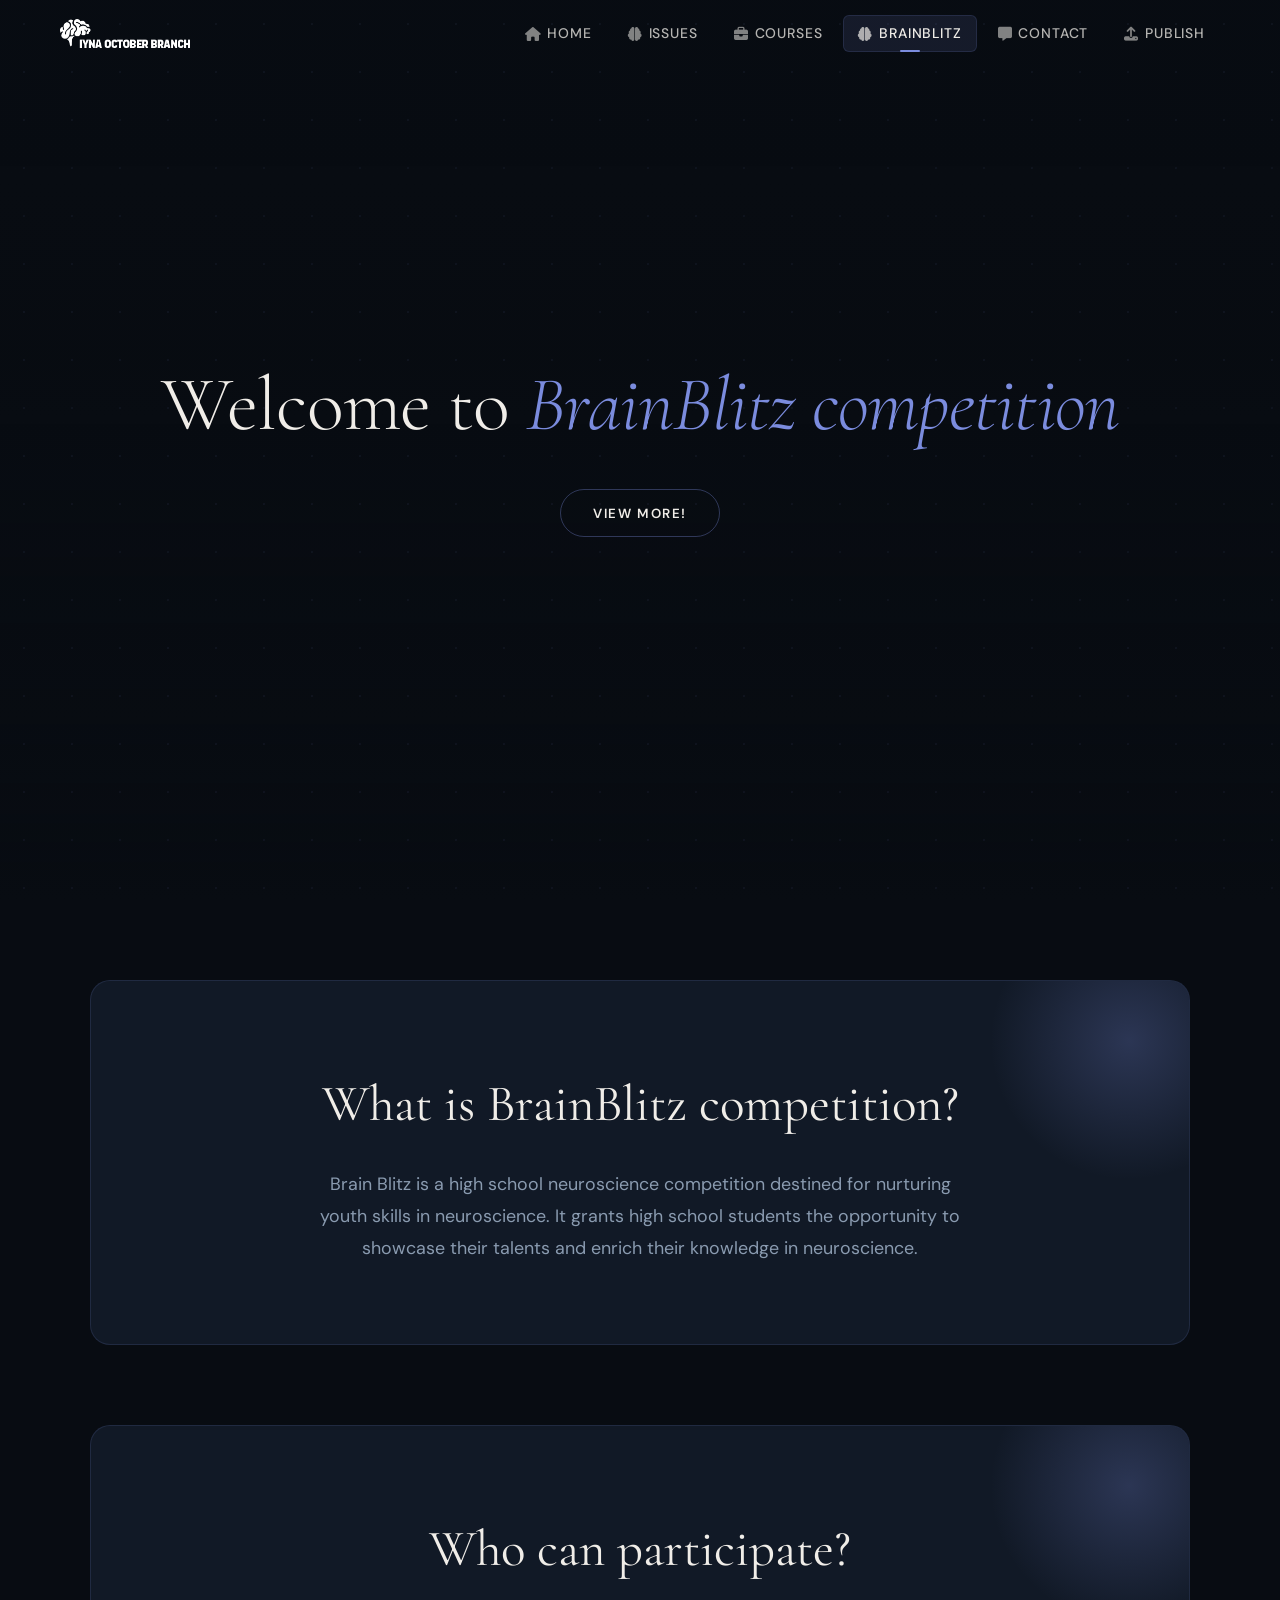
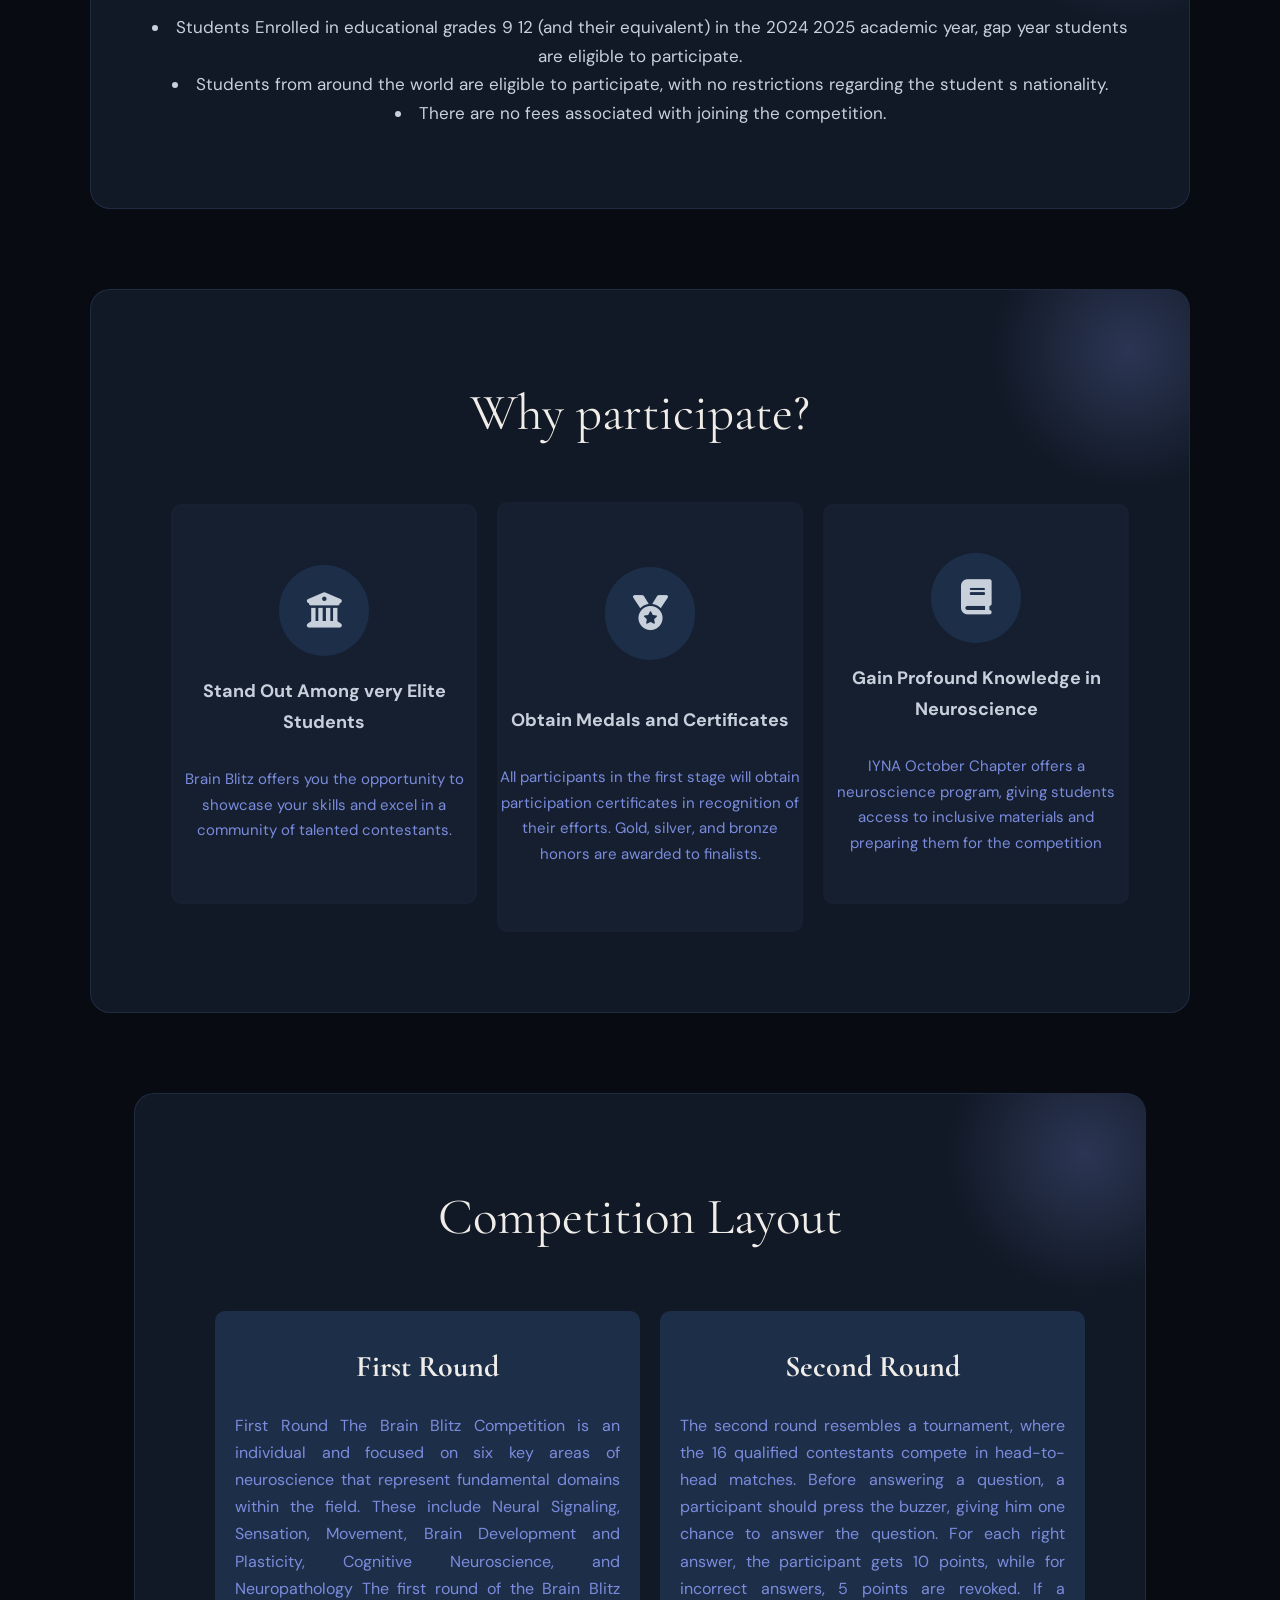
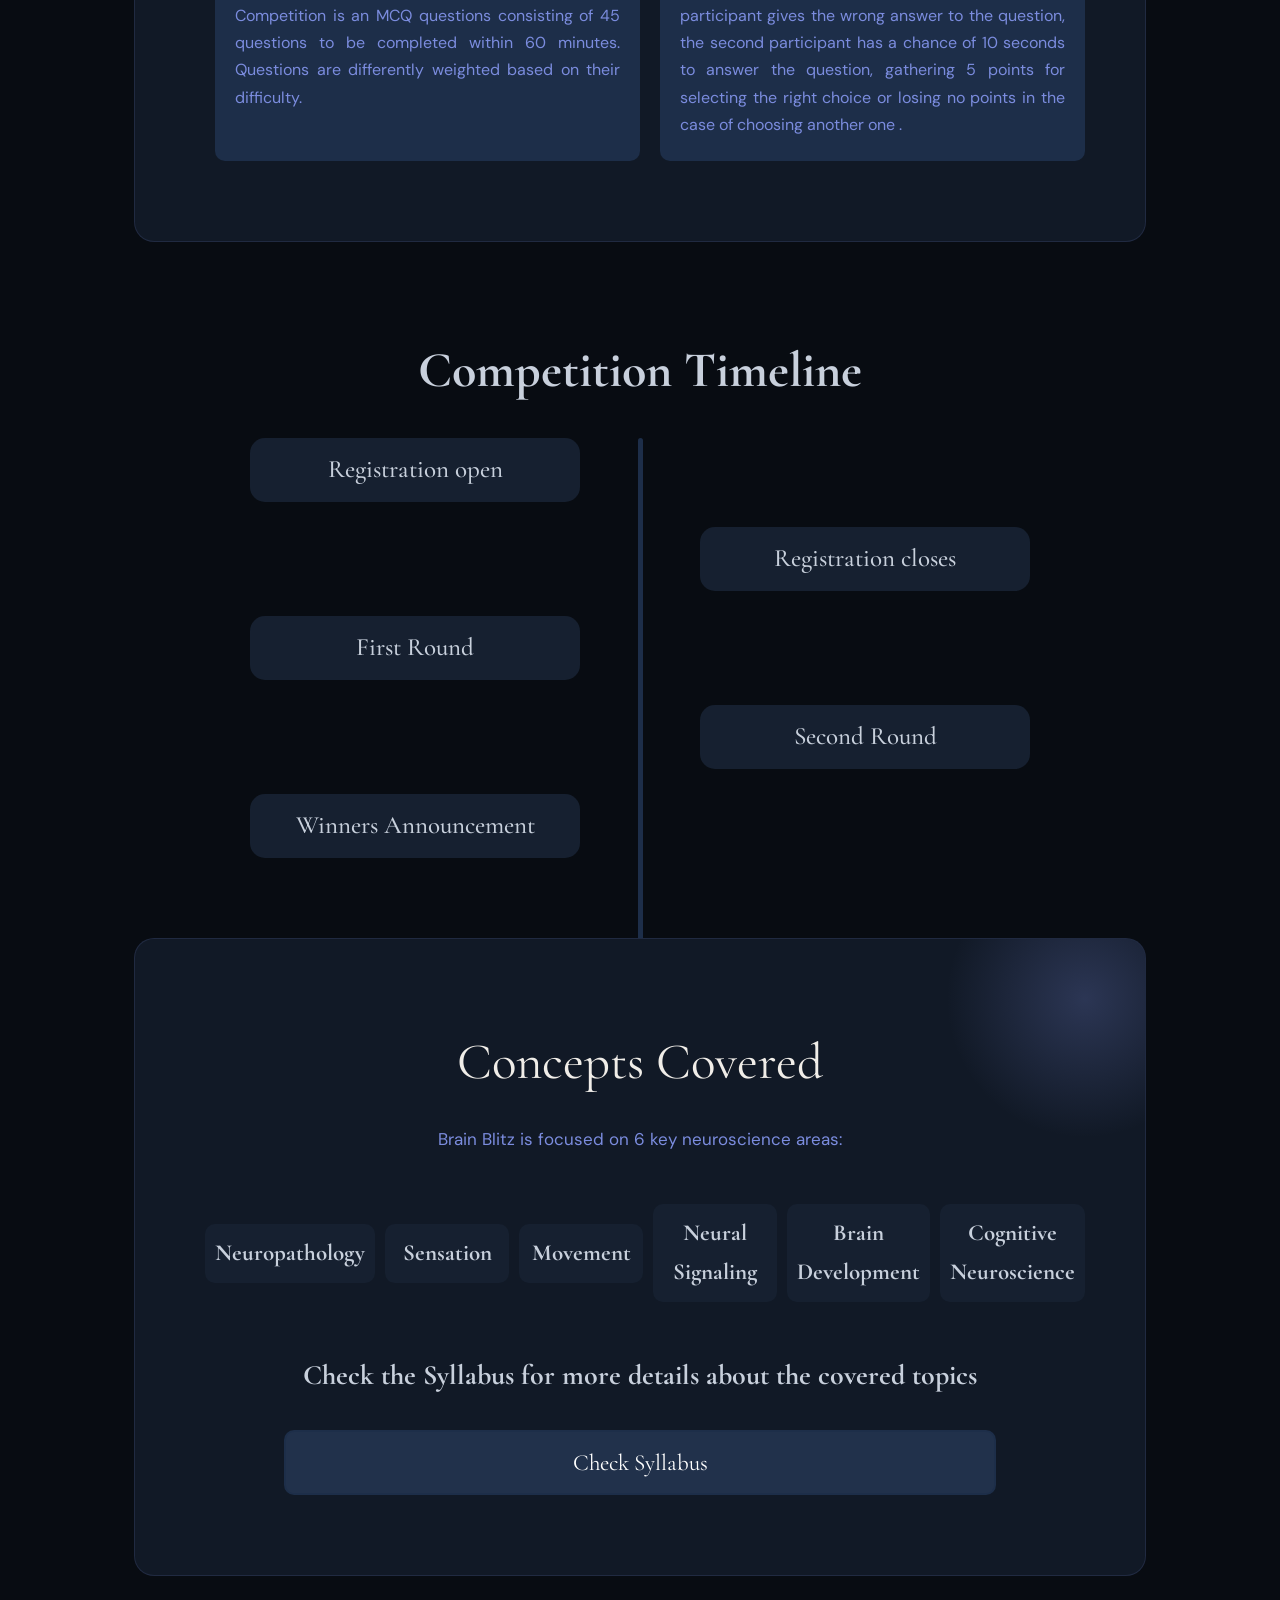
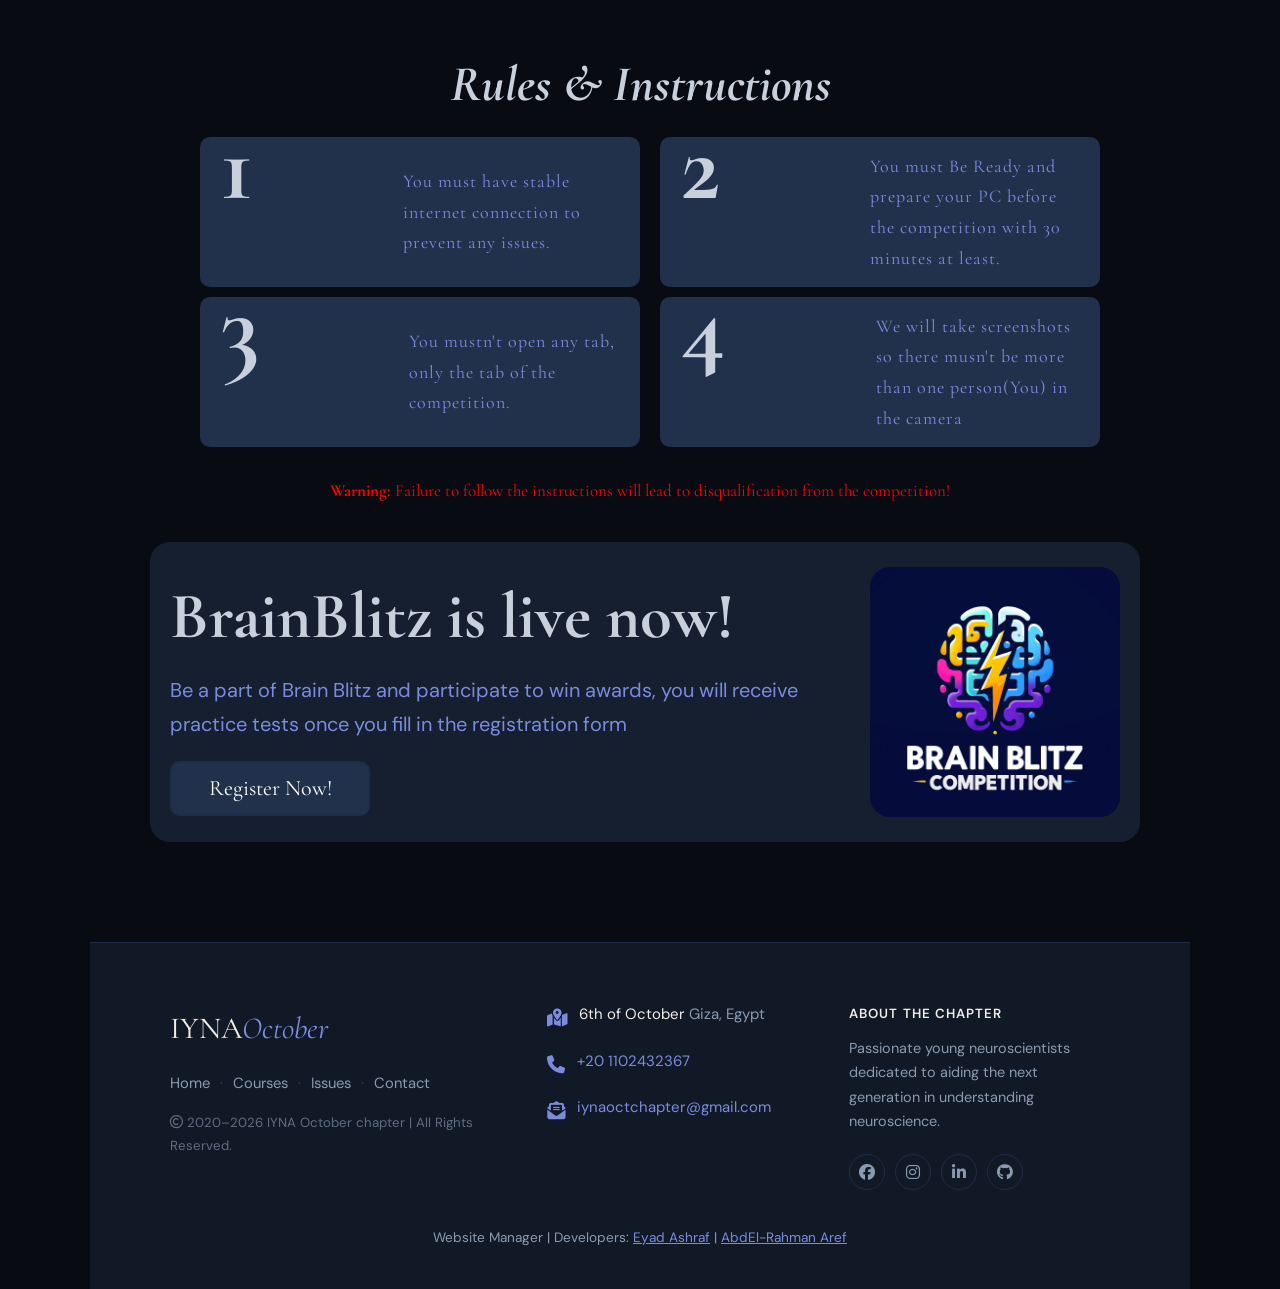
==== commit e8dbbfeb: "completed the brainblitz page" ====
--- a/brainblitz.html
+++ b/brainblitz.html
@@ -17,10 +17,9 @@
     <video src="Brain.m4v" autoplay loop muted playsinline></video>
 
 
-    
-    <header class="header1" id="header">
+<header class="header1" id="header">
       <div class="logos">
-        <img src="imgs/logo_F.png" class="logo" id="logo_F" alt="IYNA Logo">
+        <img src="imgs/logo_F.png" class="logo" id="logo_F" alt="IYNA Logo"  onclick="location.href = './index.html'">
         <img src="imgs/LOGO9.png" class="logo" id="LOGO9" alt="IYNA Icon" style="width:44px;display:none;">
       </div>
       <input type="checkbox" id="nav_check" hidden>
@@ -40,7 +39,7 @@
     <div class="content">
       <h1 class="ho">Welcome to <span>BrainBlitz competition</span></h1>
       <div class="btns">
-        <a href="issues.html">
+        <a>
           <button class="btnn" type="button">
             <strong>VIEW MORE!</strong>
           </button>
@@ -148,8 +147,46 @@
     </div>
     </div>
 
-
- <!--<footer class="footer-distributed" id="footer">
+      <div class="rules-section">
+        <h2>Rules & Instructions</h2>
+        <div id="rules-boxes">
+        <div>
+          <h2>1</h2>
+          <span>You must have stable internet connection to prevent any issues.</span>
+        </div>
+
+        <div>
+          <h2>2</h2>
+          <span>You must Be Ready and prepare your PC before the competition with 30 minutes at least.</span>
+        </div>
+
+        <div>
+          <h2>3</h2>
+          <span>You mustn't open any tab, only the tab of the competition.</span>
+        </div>
+
+        <div>
+          <h2>4</h2>
+          <span>We will take screenshots so there musn't be more than one person(You) in the camera</span>
+        </div>
+      </div>
+      <span id="warning-span"><strong>Warning:</strong> Failure to follow the instructions will lead to disqualification from the competition!</span>
+    </div>
+
+
+
+    <!--competition banner-->
+      <div class="competition-banner">
+        <div class="competition-info-div">
+          <h2>BrainBlitz is live now!</h2>
+          <span>Be a part of Brain Blitz and participate to win awards, you will receive practice tests once you fill in the registration form</span>
+          <button>Register Now!</button>
+        </div>
+        <img src="./imgs/brain blitz logo.jpg">
+      </div>
+
+
+ <footer class="footer-distributed" id="footer">
   </footer>
 
   <script src="js/header.js"></script>
@@ -159,6 +196,6 @@
 	.then(data => {
 		document.getElementById("footer").innerHTML = data;
 	});
-  </script>-->
+  </script>
 </body>
 </html>
--- a/css/brainblitz.css
+++ b/css/brainblitz.css
@@ -162,6 +162,104 @@
 .left-container{
     margin-right: 450px;
 }
+.rules-section{
+    display: flex;
+    align-items: center;
+    flex-direction: column;
+    width: 100%;
+    height: 300px;
+}
+.rules-section > h2{
+    font-family: 'Cormorant Garamond', serif;
+    font-size: 50px;
+    font-weight: 800;
+    font-style: italic;
+    margin-top: 50px;
+}
+#rules-boxes > div{
+    display: flex;
+    justify-content: center;
+    align-items: center;
+    flex-direction: row;
+    width: 40%;
+    height: 150px;
+    background-color: #21314b;
+    margin-top: 10px;
+    margin-left: 20px;
+    border-radius: 10px;
+    padding: 20px;
+}
+
+#rules-boxes{
+    display: flex;
+    justify-content: center;
+    align-items: center;
+    flex-wrap: wrap;
+    width: 100%;
+    height: 500px;
+}
+#rules-boxes > div > h2 {
+    font-size: 100px;
+    font-family: 'Cormorant Garamond', serif;
+    margin-right: 150px;
+    margin-bottom: 90px;
+}
+#rules-boxes > div > span{
+    font-size: 18px;
+    font-family: 'Cormorant Garamond', serif;
+    letter-spacing: 1px;
+}
+#warning-span{
+    margin-top: 30px;
+    color: red;
+    font-family: 'Cormorant Garamond', serif;
+}
+.competition-banner {
+    display: flex;
+    align-items: center;
+    flex-direction: row;
+    width: 90%;
+    height: 300px;
+    margin-top: 250px;
+    margin-left: 60px;
+    padding: 20px;
+    background-color: #151f30;
+    border-radius: 20px;
+}
+.competition-info-div {
+    display: flex;
+    flex-direction: column;
+    width: 80%;
+    height: 300px;
+    padding-top: 20px;
+}
+.competition-info-div > h2 {
+    font-family: 'Cormorant Garamond', serif;
+    font-size: 65px;
+}
+.competition-info-div > span {
+    font-size: 20px;
+}
+.competition-info-div > button {
+    width: 200px;
+    height: 55px;
+    background-color: #21314b;
+    color: white;
+    font-size: 22px;
+    font-family: 'Cormorant Garamond', serif;
+    border: 2px solid #1d2e49;
+    border-radius: 10px;
+    cursor: pointer;
+    margin-top: 20px;
+}
+.competition-banner > img {
+    width: 250px;
+    height: 250px;
+    border-radius: 20px;
+}
+#footer{
+    margin-top: 100px;
+}
 @media screen and (max-width: 600px){
     .participation-boxes{
         flex-direction: column;
@@ -193,12 +291,39 @@
         margin-right: 0;
     }
     .timeline-line{
-        margin-left: 400px;
+        margin-left: 370px;
     }
     .concepts-section{
         flex-direction: column;
+        justify-content: center;
+        align-items: center;
     }
     .concepts-div{
         margin-top: 10px;
+        margin-right: 20px;
+    }
+    #rules-boxes{
+        flex-wrap: nowrap;
+        flex-direction: column;
+        margin-top: 120px;
+    }
+    #rules-boxes > div {
+        width: 90%;
+    }
+    #rules-boxes > div > span{
+        font-size: 18px;
+    }
+    #warning-span {
+        margin-top: 120px;
+        margin-left: 50px;
+    }
+    .competition-banner {
+        margin-top: 650px;
+        width: 450px;
+        height: 300px;
+        margin-right: 200px;
+    }
+    #footer{
+        margin-top: 800px;
     }
 }
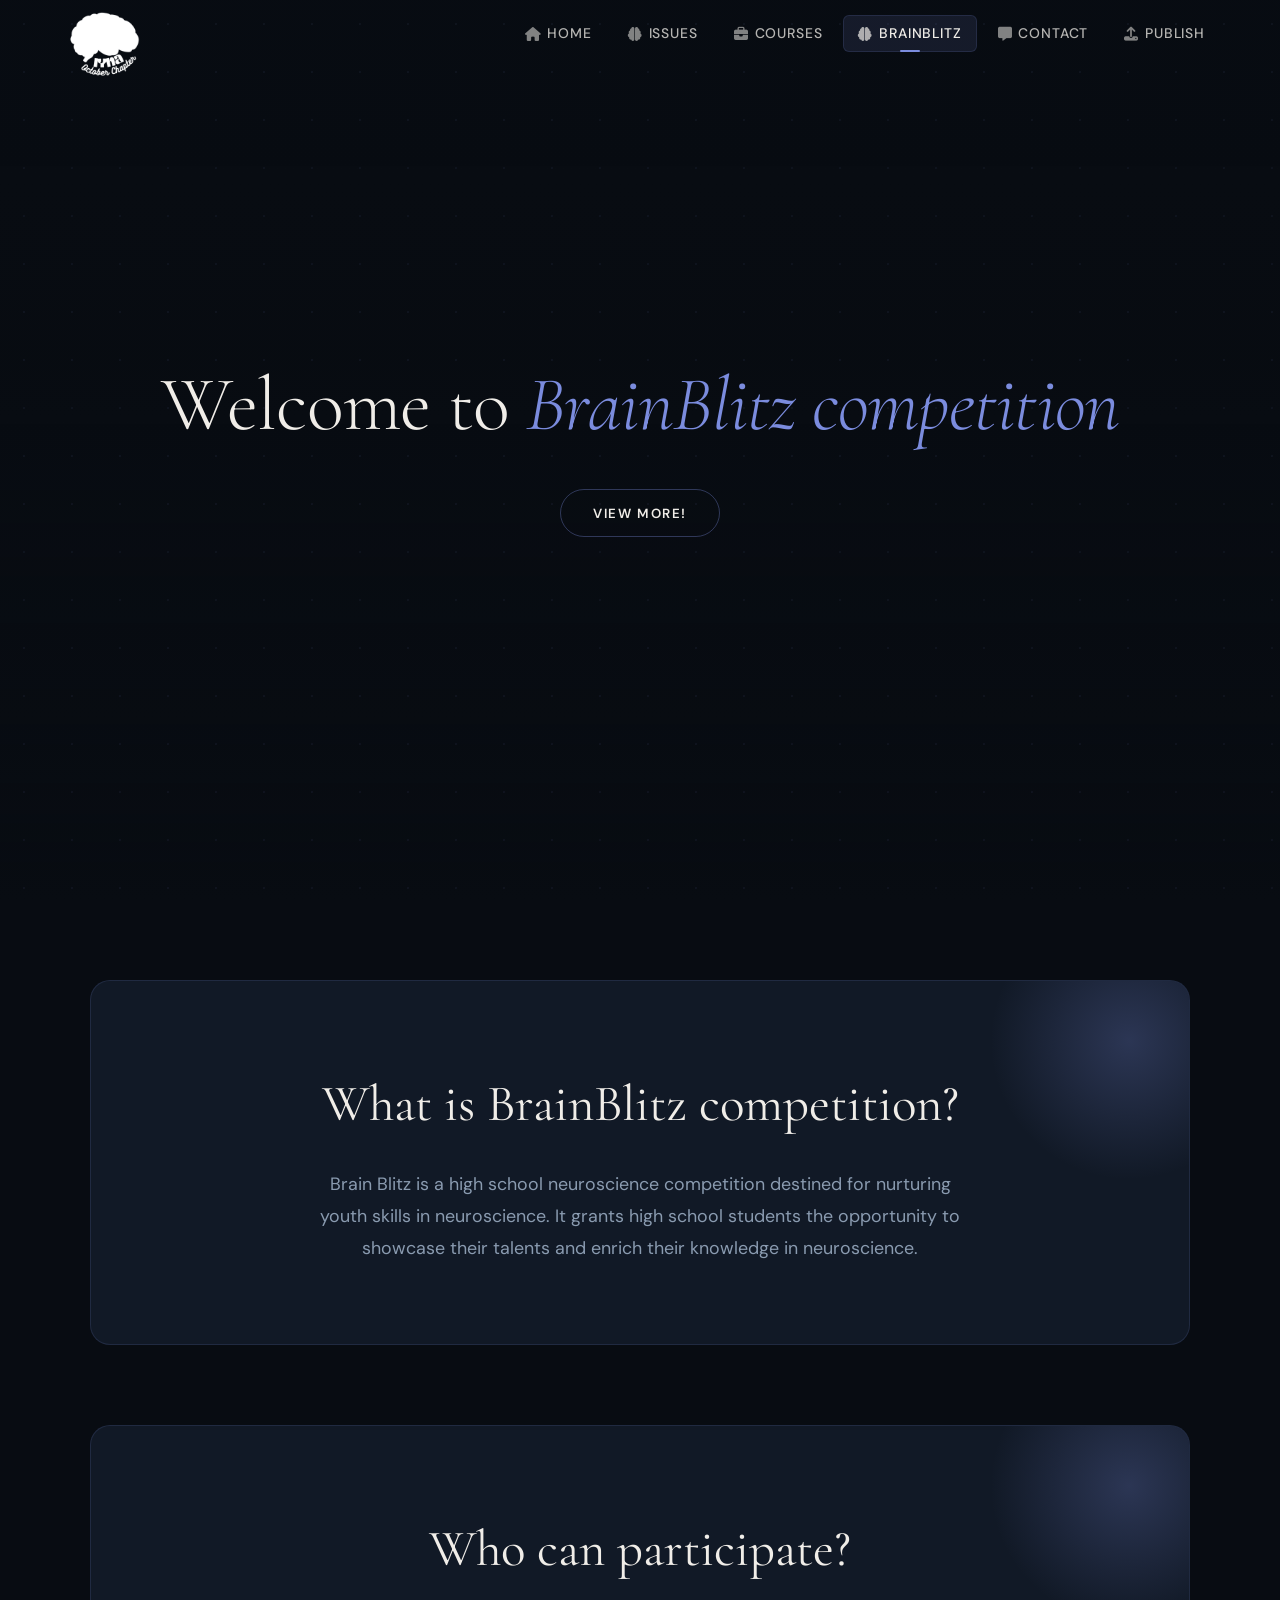
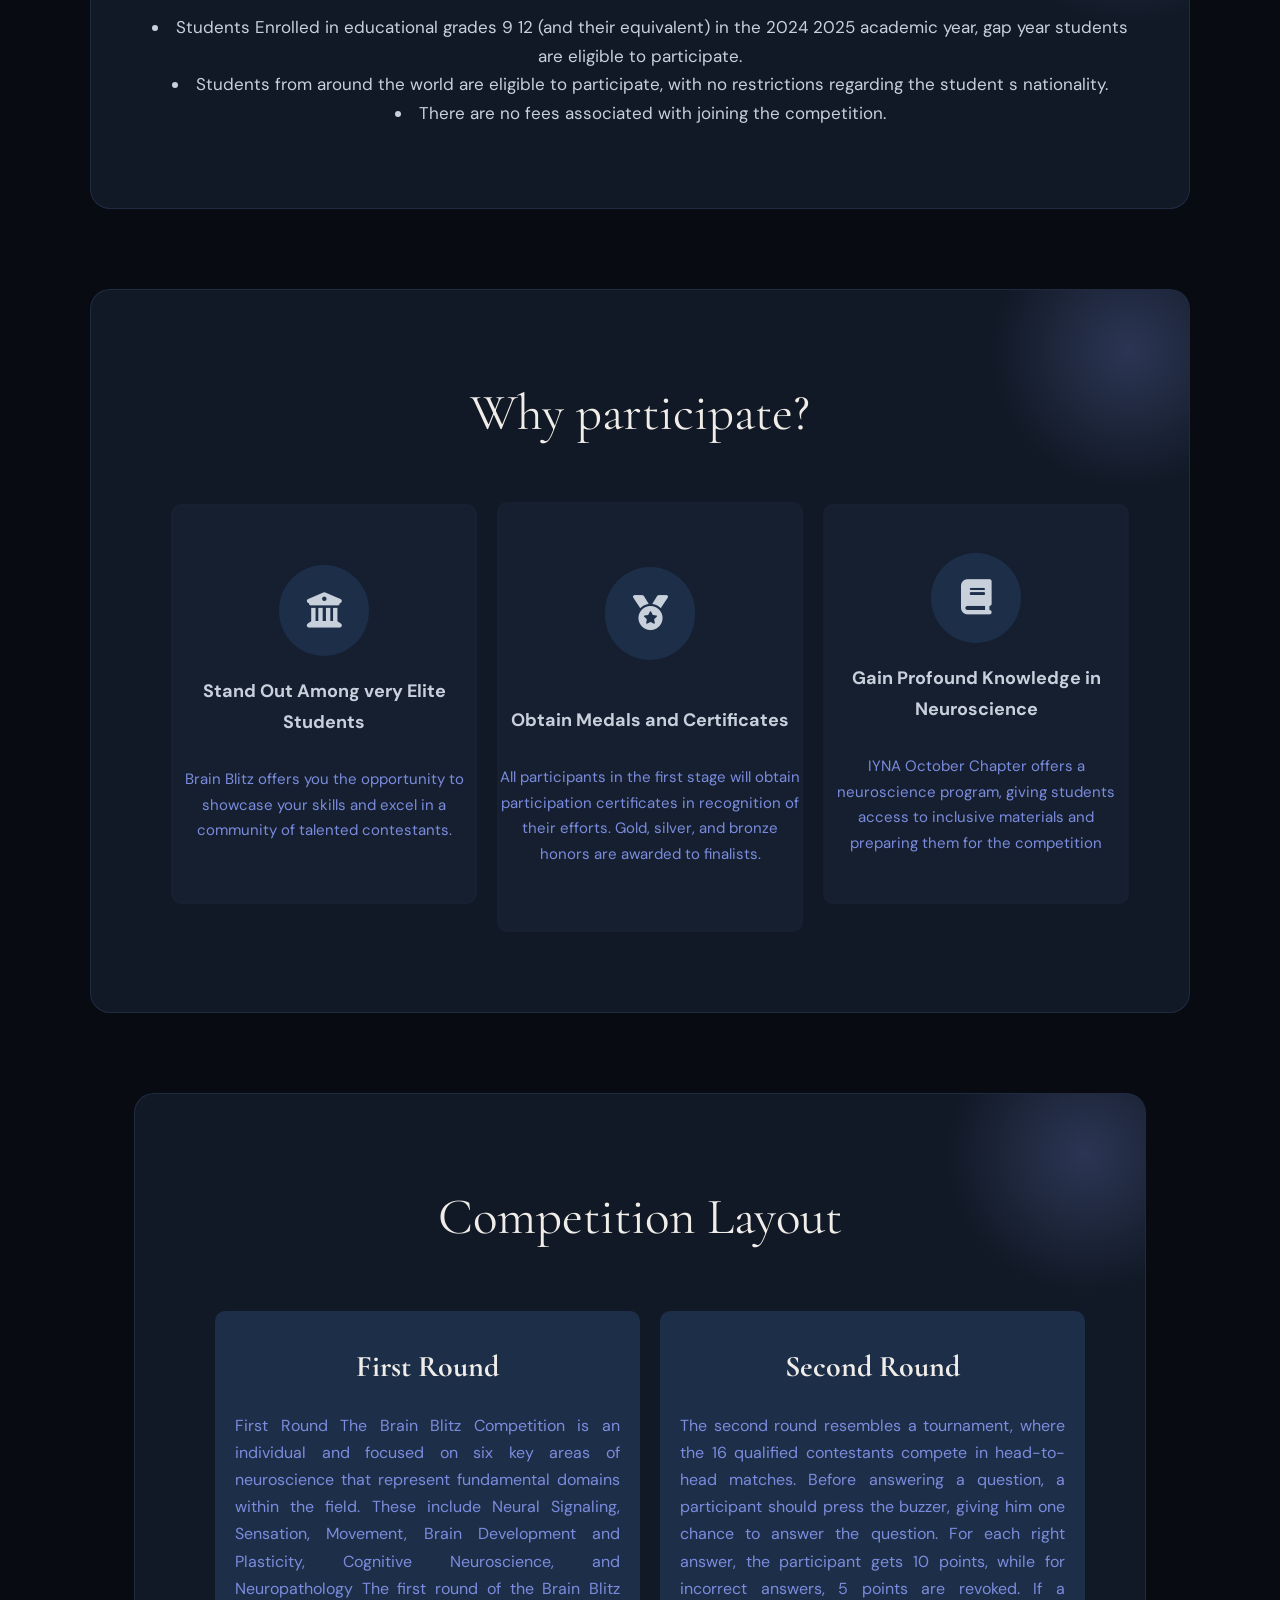
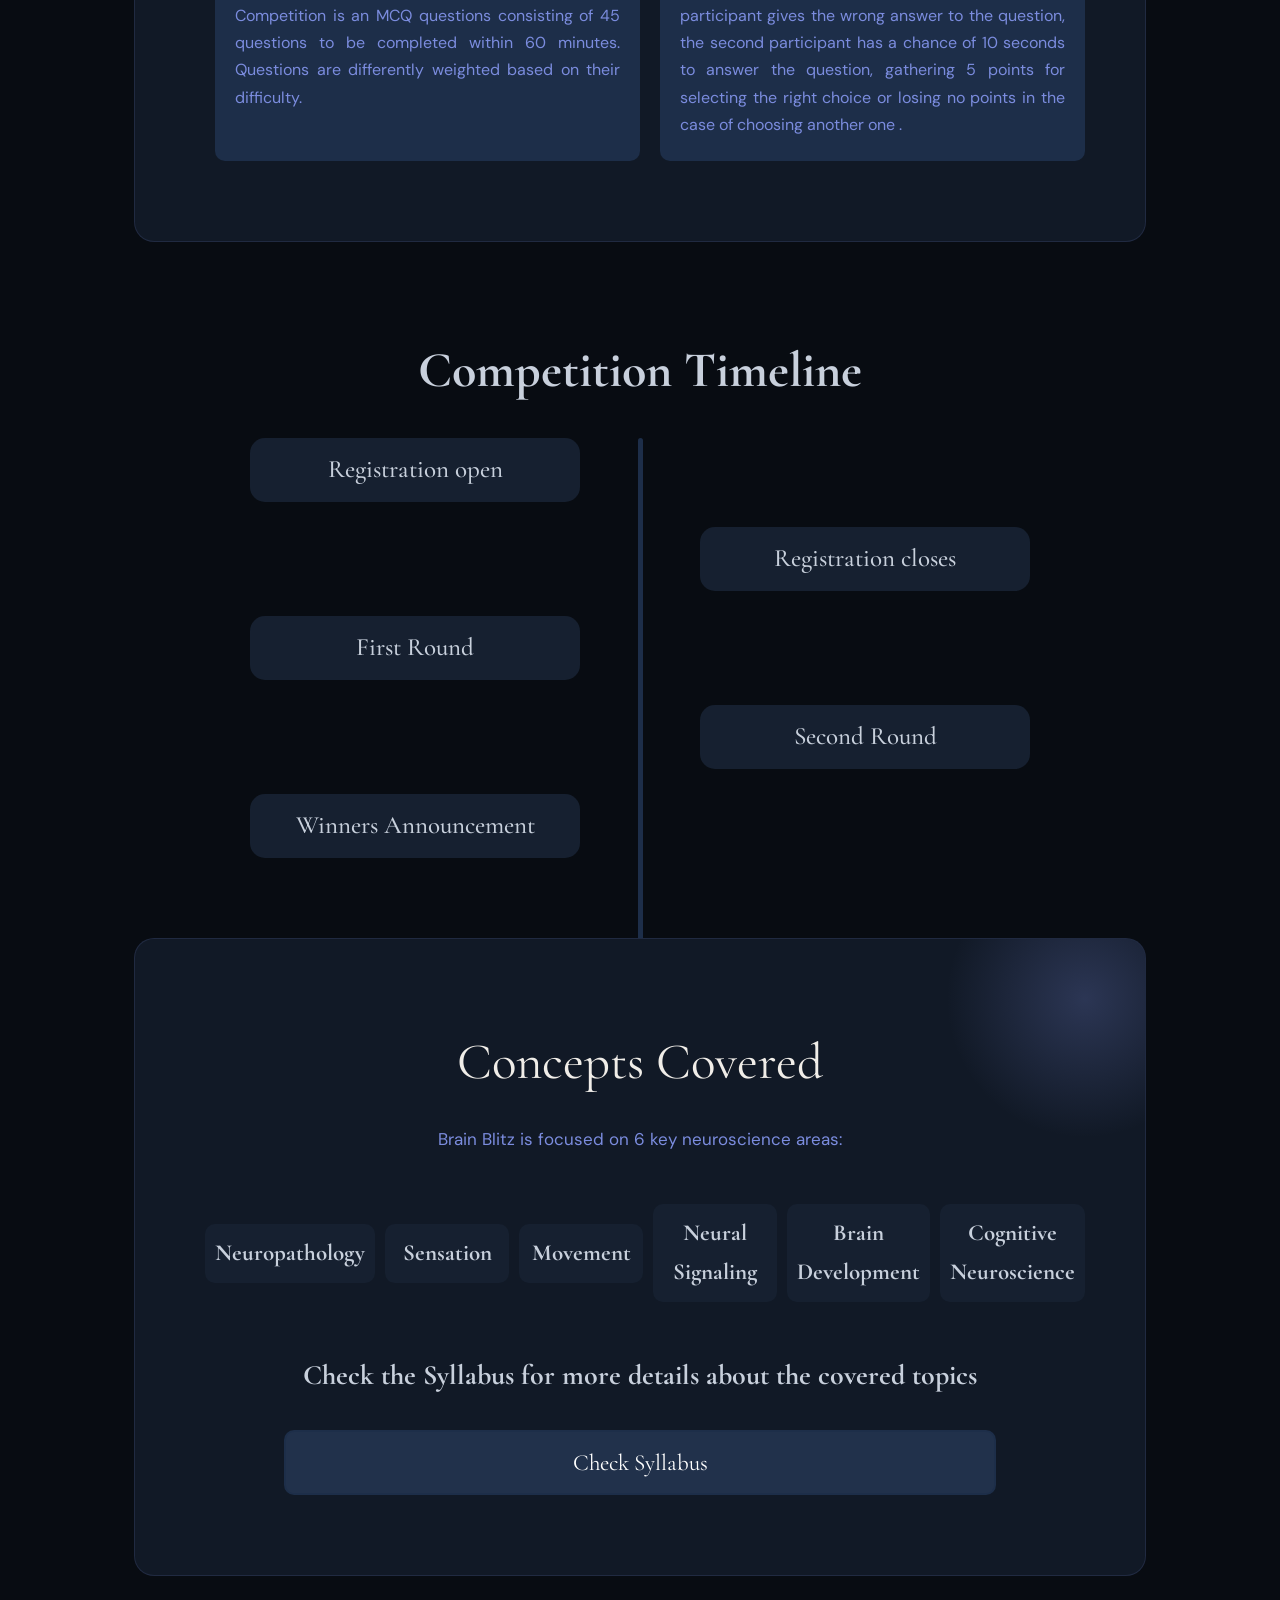
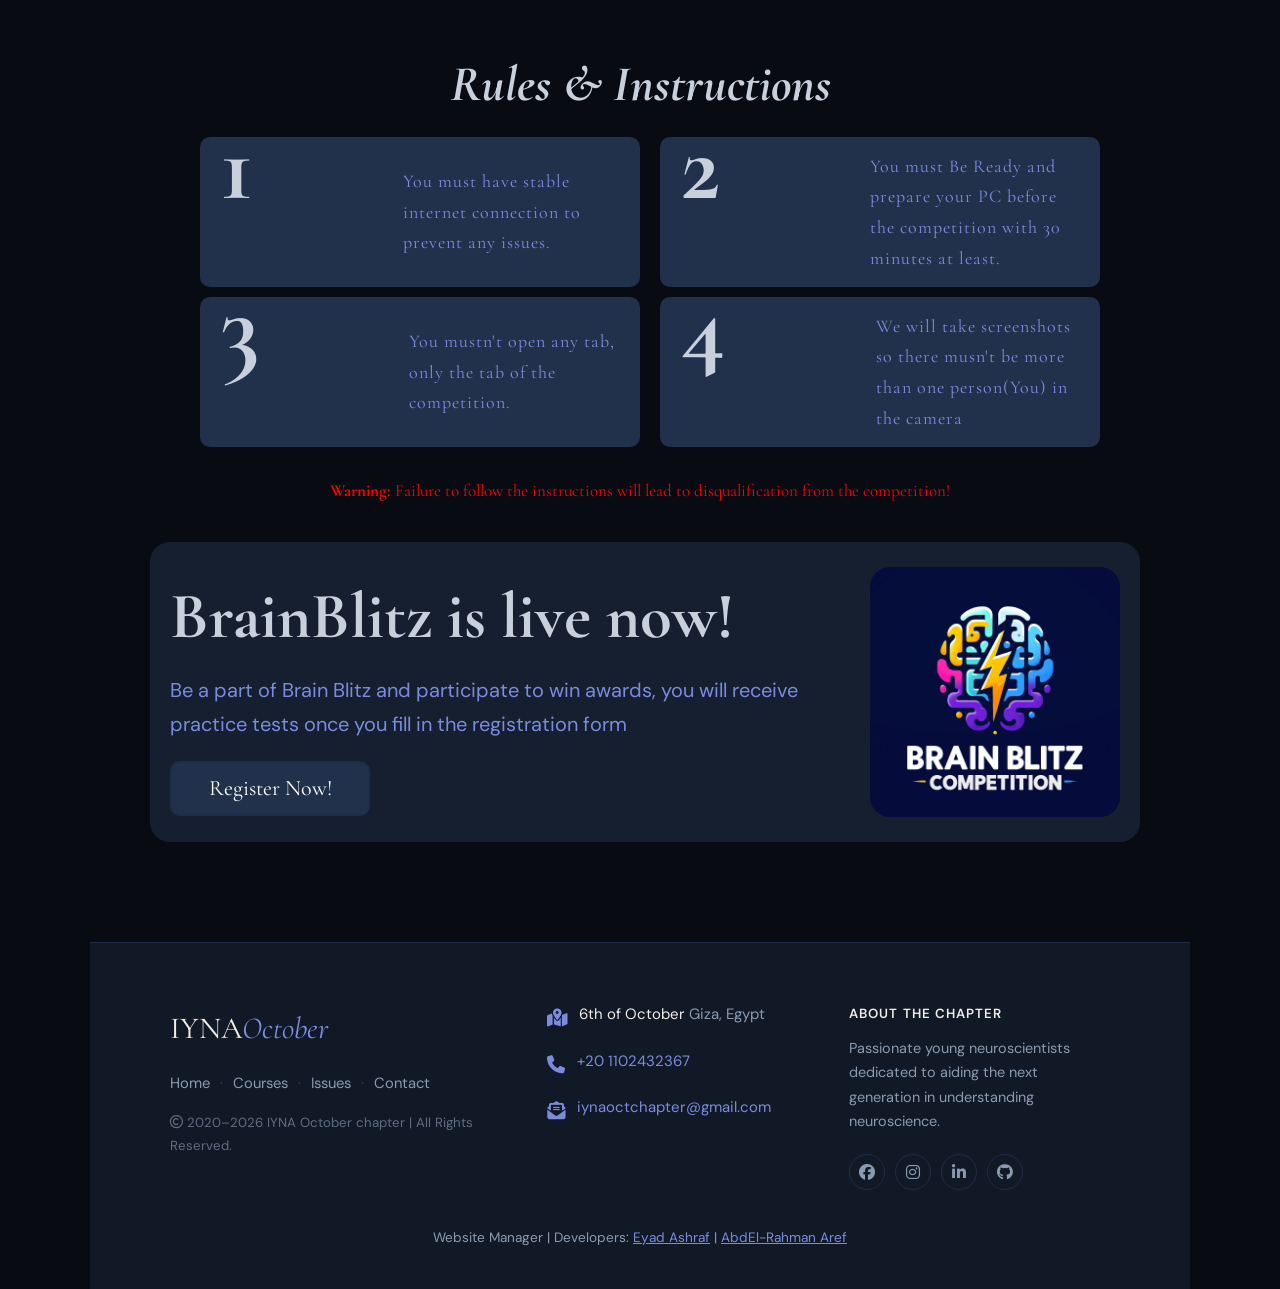
==== commit fc850cf8: "Added the new logo to the header" ====
--- a/brainblitz.html
+++ b/brainblitz.html
@@ -19,7 +19,7 @@
 
 <header class="header1" id="header">
       <div class="logos">
-        <img src="imgs/logo_F.png" class="logo" id="logo_F" alt="IYNA Logo"  onclick="location.href = './index.html'">
+        <img src="imgs/website-logo.png" class="logo" id="logo_F" alt="IYNA Logo"  onclick="location.href = './index.html'">
         <img src="imgs/LOGO9.png" class="logo" id="LOGO9" alt="IYNA Icon" style="width:44px;display:none;">
       </div>
       <input type="checkbox" id="nav_check" hidden>
--- a/css/style.css
+++ b/css/style.css
@@ -119,7 +119,9 @@
 }
 
 header .logo {
-  width: 130px;
+  width: 90px;
+  margin-top: 20px;
+  cursor: pointer;
   transition: opacity var(--transition);
 }
 header .logo:hover { opacity: 0.85; }
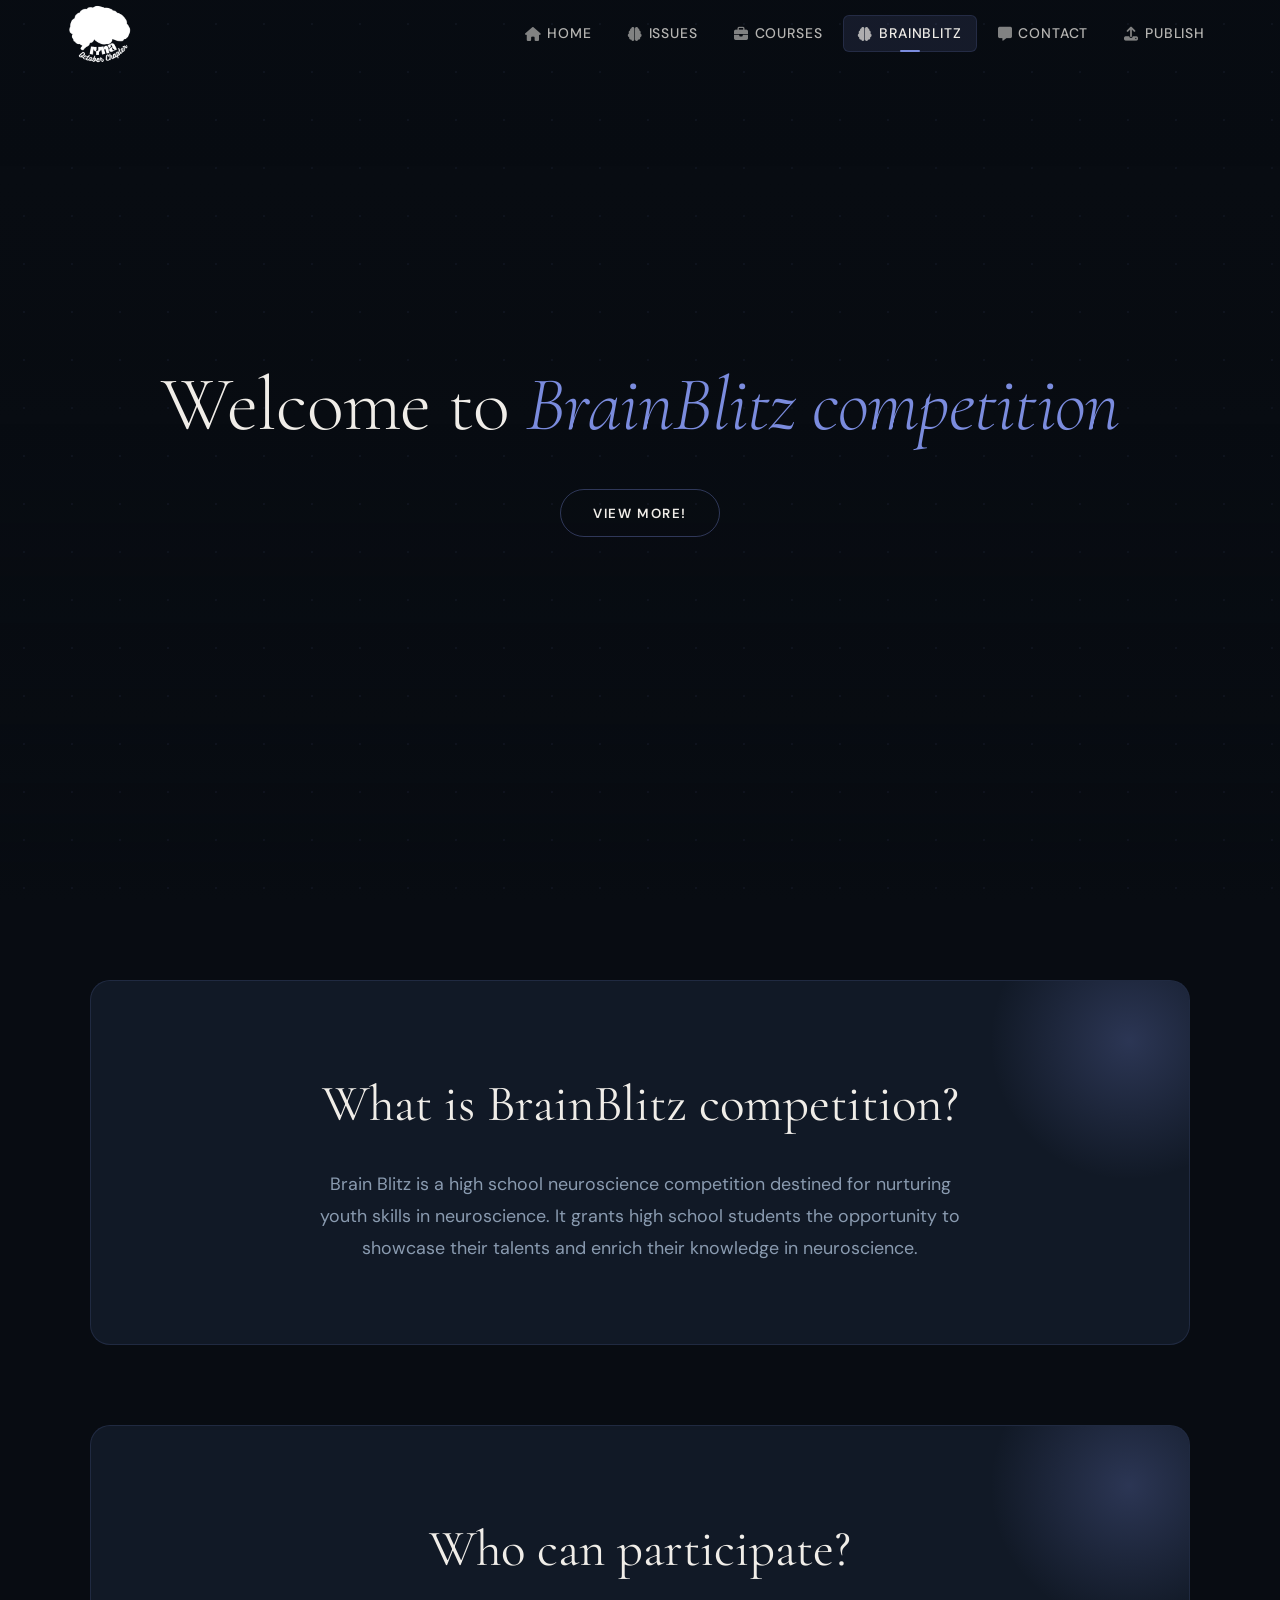
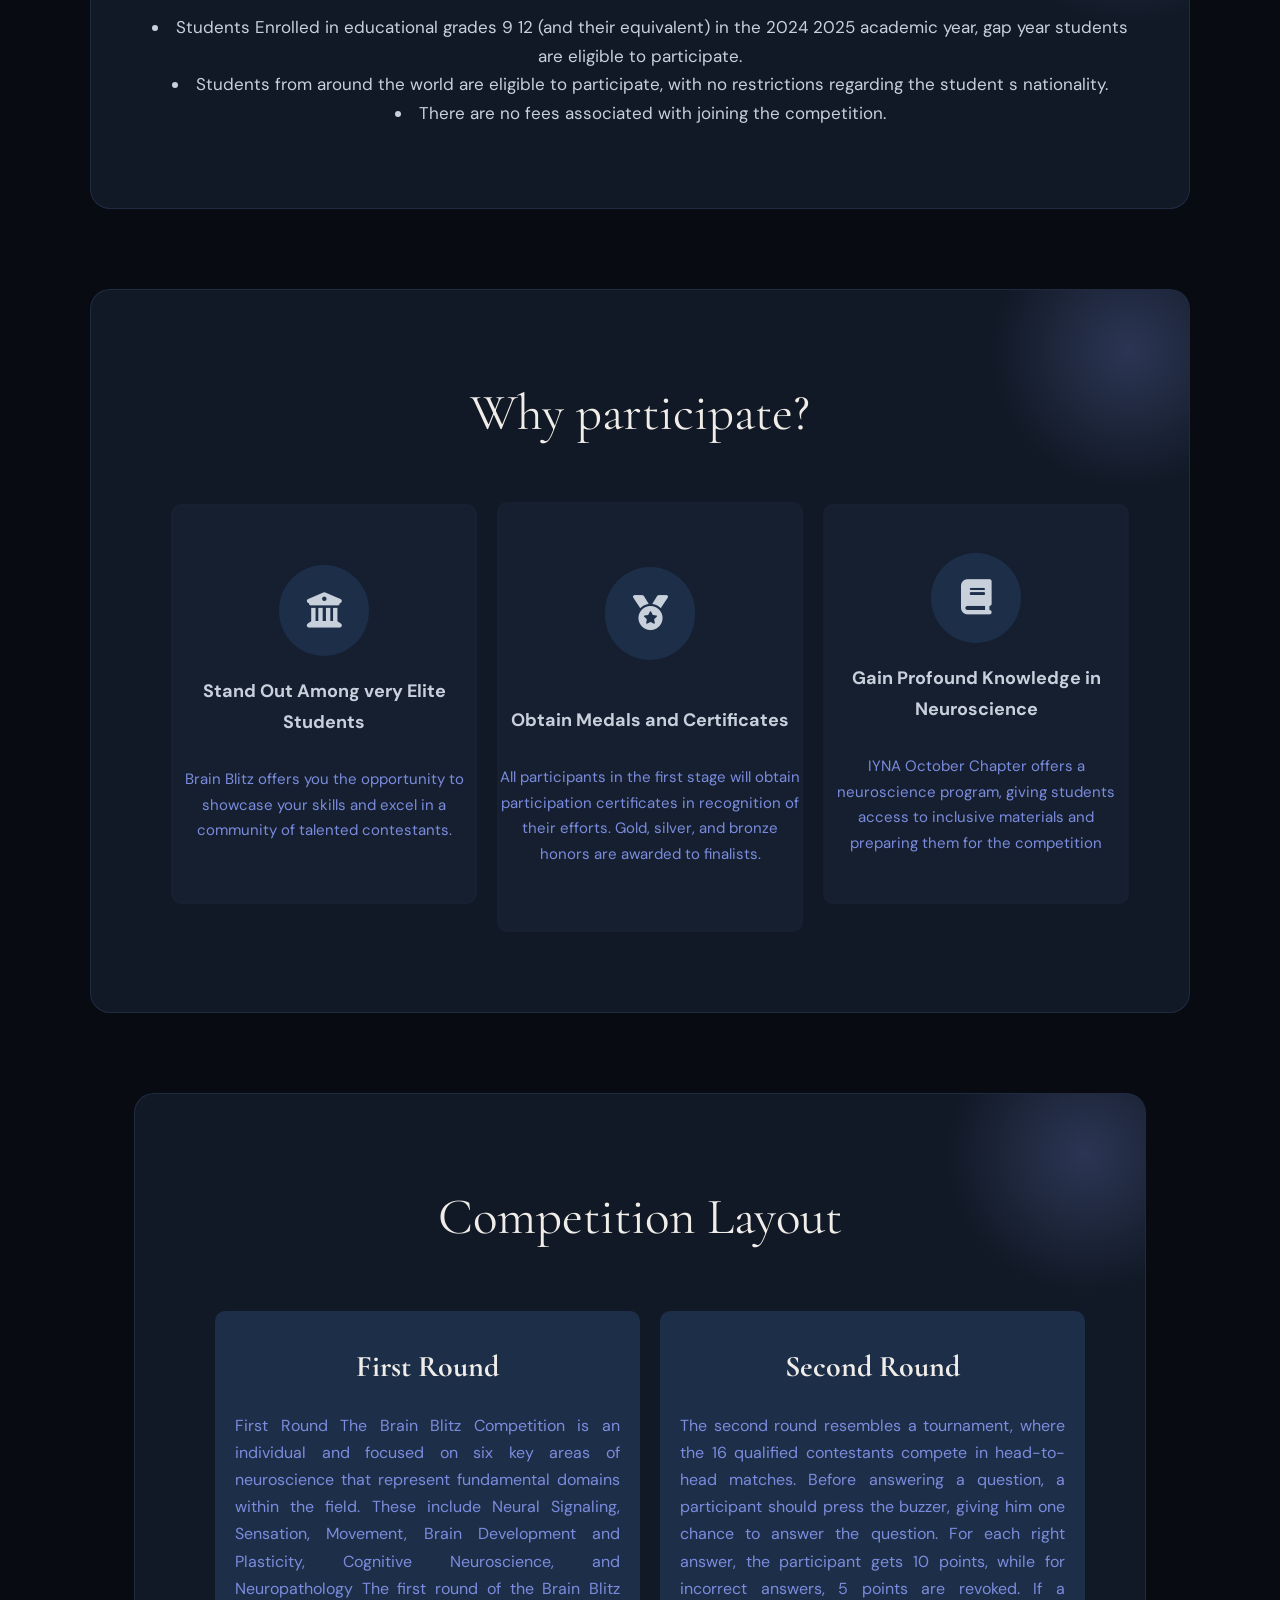
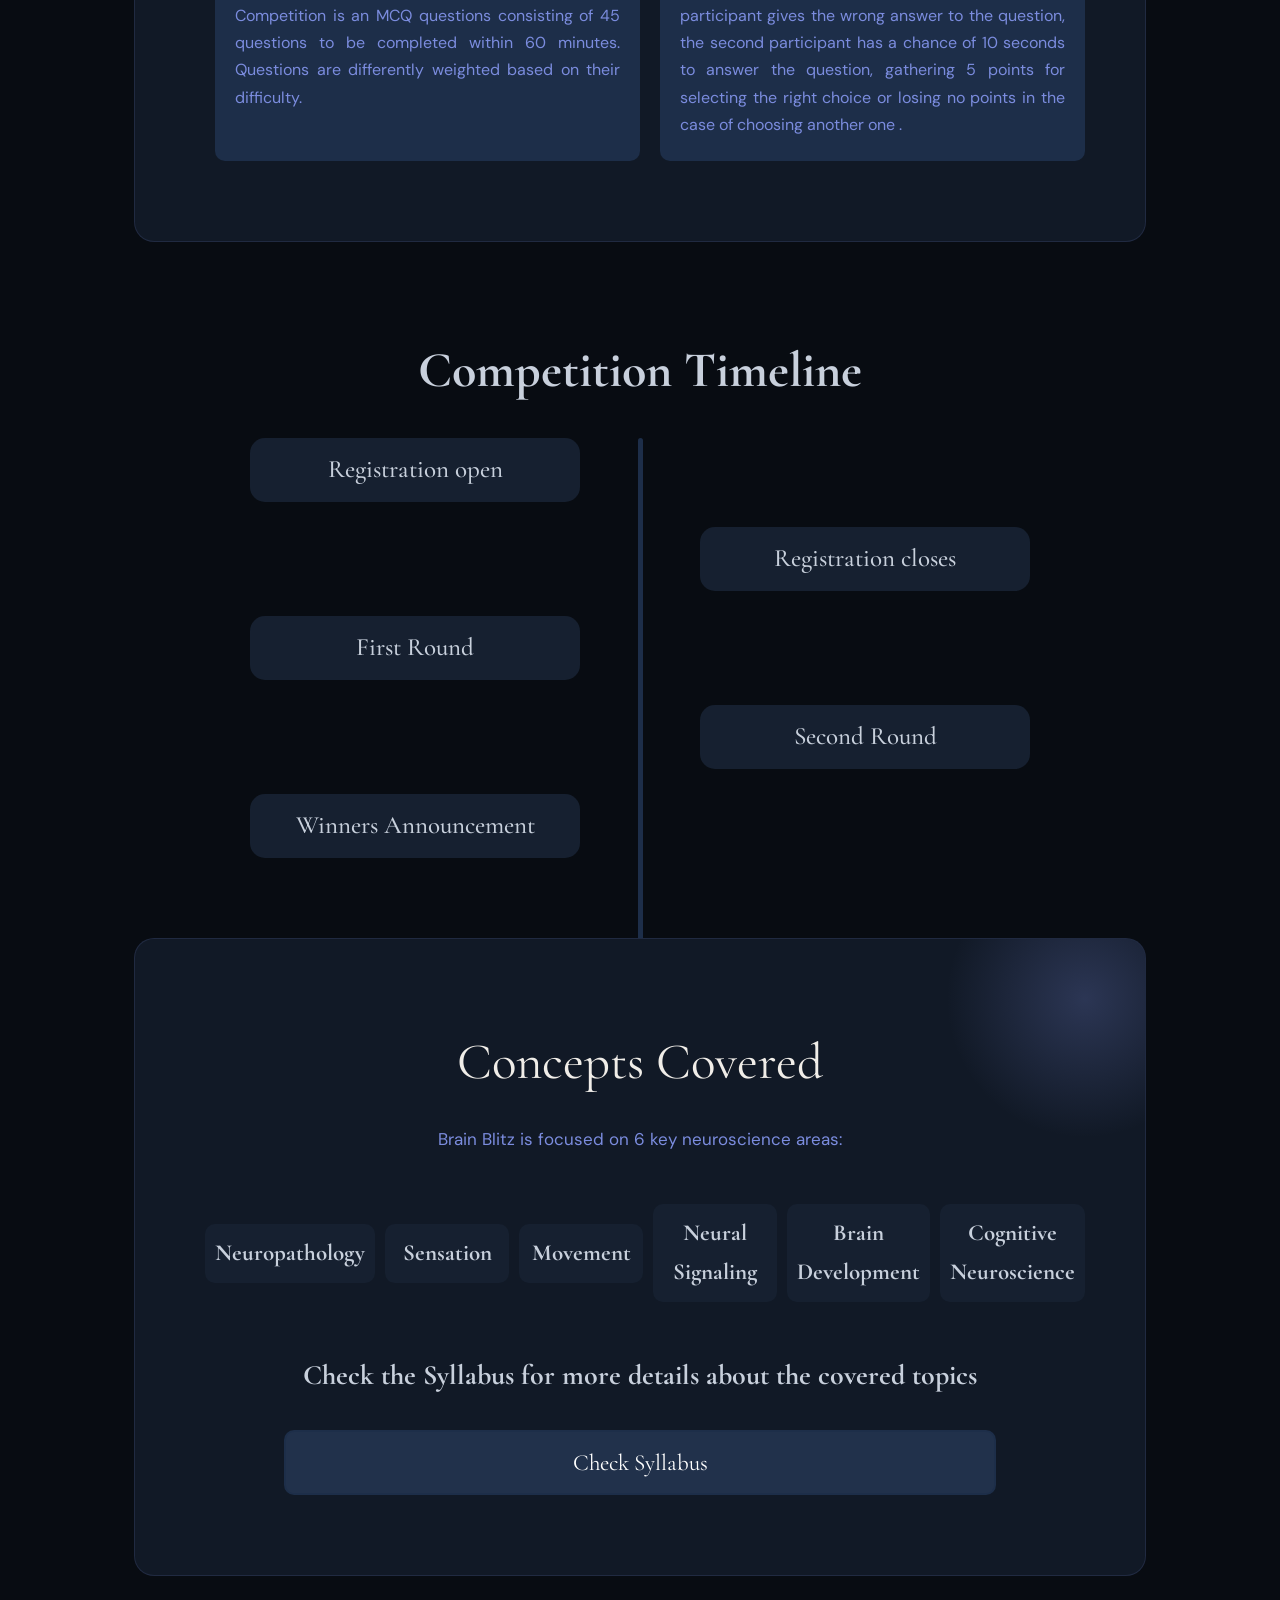
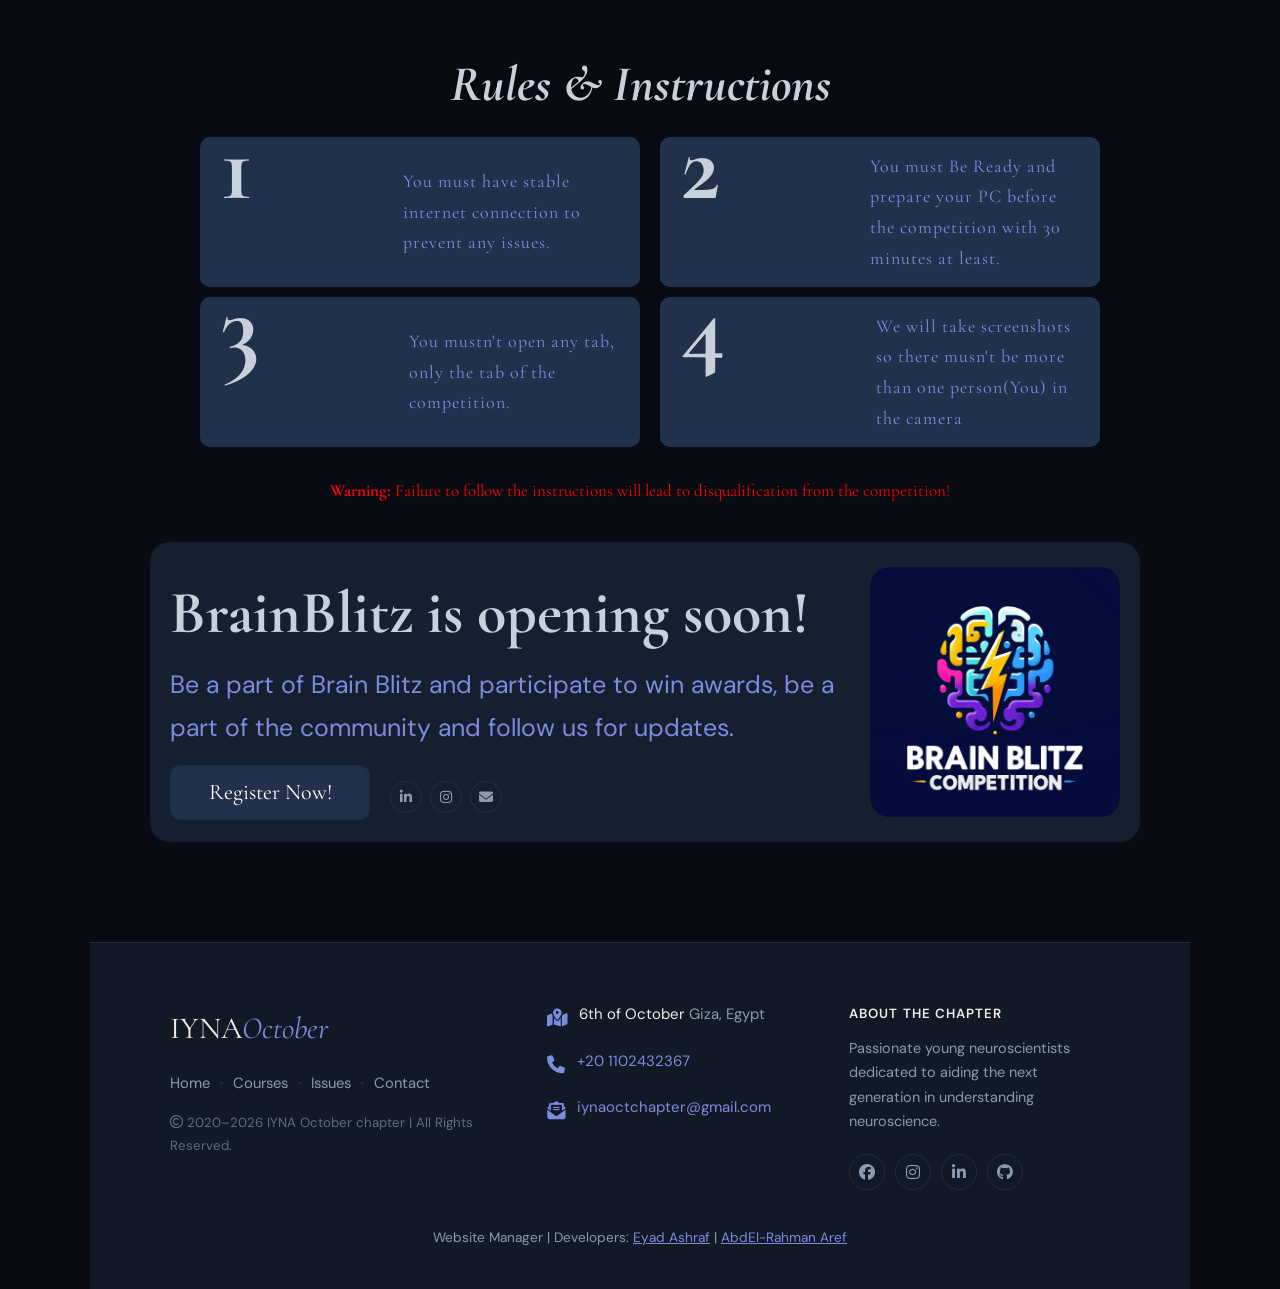
==== commit cda3eda8: "added more responsiveness & bug fixes" ====
--- a/brainblitz.html
+++ b/brainblitz.html
@@ -15,9 +15,8 @@
       <div class="banner" id="home">
     <div class="overlay"></div>
     <video src="Brain.m4v" autoplay loop muted playsinline></video>
-
-
-<header class="header1" id="header">
+        <!--header-->
+    <header id="header">
       <div class="logos">
         <img src="imgs/website-logo.png" class="logo" id="logo_F" alt="IYNA Logo"  onclick="location.href = './index.html'">
         <img src="imgs/LOGO9.png" class="logo" id="LOGO9" alt="IYNA Icon" style="width:44px;display:none;">
@@ -25,7 +24,7 @@
       <input type="checkbox" id="nav_check" hidden>
       <nav>
         <ul>
-          <li><a href="#home"><i class="fa-solid fa-house"></i> Home</a></li>
+          <li><a href="index.html"><i class="fa-solid fa-house"></i> Home</a></li>
           <li><a href="issues.html"><i class="fa-solid fa-brain"></i> Issues</a></li>
           <li><a href="courses.html"><i class="fa-solid fa-briefcase"></i> Courses</a></li>
           <li><a href="brainblitz.html" class="active"><i class="fa-solid fa-brain"></i> BrainBlitz</a></li>
@@ -178,10 +177,17 @@
     <!--competition banner-->
       <div class="competition-banner">
         <div class="competition-info-div">
-          <h2>BrainBlitz is live now!</h2>
-          <span>Be a part of Brain Blitz and participate to win awards, you will receive practice tests once you fill in the registration form</span>
-          <button>Register Now!</button>
-        </div>
+          <h2>BrainBlitz is opening soon!</h2>
+          <span>Be a part of Brain Blitz and participate to win awards, be a part of the community and follow us for updates.</span>
+        </div>
+        <div class="left-side-competition-div">
+          <button disabled="true">Register Now!</button>
+        <div class="social-links">
+            <a href="https://www.linkedin.com/in/abdel-aziz-farrag-453052411/" target="_blank" class="fac"><i class="fa-brands fa-linkedin-in"></i></a>
+            <a href="https://www.instagram.com/aziz_gamal_502" target="_blank" class="instag"><i class="fa-brands fa-instagram"></i></a>
+            <a href="mailto:Azizgamal.502@gmail.com" class="whats"><i class="fa-solid fa-envelope"></i></a>
+          </div>
+          </div>
         <img src="./imgs/brain blitz logo.jpg">
       </div>
 
@@ -191,11 +197,20 @@
 
   <script src="js/header.js"></script>
   <script>
+
+  let header = document.getElementById("header");
 	fetch("footer.html")
 	.then(response => response.text())
 	.then(data => {
 		document.getElementById("footer").innerHTML = data;
 	});
+  window.onscroll = function(){
+  if(window.scrollY == 0){
+    header.classList.remove("header1");
+  }else if(window.scrollY > 0){
+    header.classList.add("header1");
+  }
+}
   </script>
 </body>
 </html>
--- a/css/brainblitz.css
+++ b/css/brainblitz.css
@@ -1,3 +1,13 @@
+.header1{
+    height: 70px;
+     background: rgba(8,12,18,0.88);
+  backdrop-filter: blur(16px);
+  border-bottom: 1px solid var(--border);
+}
+#logo_F{
+    width: 80px;
+    margin-top: 0;
+}
 .participation-boxes{
     width: 100%;
     height: 100%;
@@ -235,12 +245,12 @@
 }
 .competition-info-div > h2 {
     font-family: 'Cormorant Garamond', serif;
-    font-size: 65px;
+    font-size: 60px;
 }
 .competition-info-div > span {
-    font-size: 20px;
-}
-.competition-info-div > button {
+    font-size: 25px;
+}
+.left-side-competition-div > button {
     width: 200px;
     height: 55px;
     background-color: #21314b;
@@ -249,18 +259,44 @@
     font-family: 'Cormorant Garamond', serif;
     border: 2px solid #1d2e49;
     border-radius: 10px;
-    cursor: pointer;
-    margin-top: 20px;
+    cursor: not-allowed;
+    margin-right: 20px;
 }
 .competition-banner > img {
     width: 250px;
     height: 250px;
     border-radius: 20px;
 }
+.left-side-competition-div{
+    position: absolute;
+    display: flex;
+    flex-direction: row;
+    justify-content: center;
+    align-items: center;
+    margin-right: 170px;
+    margin-top: 200px;
+}
+.social-links{
+        margin-top: 10px;
+        margin-right: 20px;
+    }
 #footer{
     margin-top: 100px;
 }
-@media screen and (max-width: 600px){
+
+
+@media screen and (max-width: 1120px){
+    #rules-boxes > div > span{
+        font-size: 16px;
+    }
+    .competition-info-div > h2 {
+        font-size: 45px;
+    }
+    .competition-info-div > span {
+        font-size: 25px;
+    }
+}
+@media screen and (max-width: 750px){
     .participation-boxes{
         flex-direction: column;
     }
@@ -274,6 +310,9 @@
         max-width: 80px;
         max-height: 80px;
     }
+    .timeline > h2 {
+        font-size: 35px;
+    }
     .layout-div{
         flex-direction: column;
         justify-content: center;
@@ -291,7 +330,7 @@
         margin-right: 0;
     }
     .timeline-line{
-        margin-left: 370px;
+       display: none;
     }
     .concepts-section{
         flex-direction: column;
@@ -302,6 +341,10 @@
         margin-top: 10px;
         margin-right: 20px;
     }
+    .rules-section > h2{
+        font-size: 38px;
+        margin-top: 20px;
+    }
     #rules-boxes{
         flex-wrap: nowrap;
         flex-direction: column;
@@ -311,19 +354,73 @@
         width: 90%;
     }
     #rules-boxes > div > span{
-        font-size: 18px;
+        font-size: 14px;
     }
     #warning-span {
         margin-top: 120px;
         margin-left: 50px;
+        font-size: 15px;
     }
     .competition-banner {
-        margin-top: 650px;
-        width: 450px;
-        height: 300px;
-        margin-right: 200px;
-    }
-    #footer{
-        margin-top: 800px;
-    }
-}+        flex-direction: column;
+        margin-top: 600px;
+        width: 480px;
+        height: 750px;
+        margin-left: 20px;
+    }
+    .competition-info-div > h2 {
+        font-size: 55px;
+        margin-left: 0px;
+    }
+    .competition-info-div > span {
+        font-size: 18px;
+        margin-top: 20px;
+        text-align: justify;
+    }
+    .competition-banner > img {
+        margin-top: 140px;
+    }
+    .competition-info-div > button {
+        position: absolute;
+        height: 50px;
+        margin-left: 40px;
+        margin-top: 310px;
+    }
+    .left-side-competition-div{
+        flex-direction: column;
+        margin-top: 330px;
+        margin-left: 180px;
+    }
+
+}
+@media screen and (max-width: 365px){
+    #rules-boxes > div > h2 {
+        font-size: 70px;
+    }
+    #rules-boxes > div > span{
+        font-size: 10px;
+    }
+    .competition-banner {
+        width: 100%;
+        margin-left: 0px;
+    }
+    .competition-info-div > h2 {
+        position: absolute;
+        font-size: 40px;
+        margin-left: 0px;
+    }
+    .competition-info-div > span {
+        font-size: 16px;
+        margin-top: 150px;
+    }
+    .competition-info-div > button {
+        margin-left: 0;
+        margin-top: 270px;
+    }
+    .left-side-competition-div{
+        flex-direction: column;
+        margin-top: 300px;
+        margin-left: 200px;
+    }
+
+}
--- a/css/style.css
+++ b/css/style.css
@@ -52,7 +52,16 @@
 ::selection { background: rgba(123,140,222,0.3); color: var(--white); }
 
 /* ── HERO / BANNER ─────────────────────────────────────────── */
-
+.header1{
+    height: 70px;
+     background: rgba(8,12,18,0.88);
+  backdrop-filter: blur(16px);
+  border-bottom: 1px solid var(--border);
+}
+#logo_F{
+    width: 80px;
+    margin-top: 0;
+}
 .banner {
   width: 100%;
   min-height: 100vh;
@@ -960,7 +969,7 @@
 }
 
 @media (max-width: 640px) {
-  header .logo { width: 100px; }
+  header .logo { width: 70px; }
   .course-card { width: 100%; max-width: 420px; }
   .courses { gap: 20px; }
   .team-mem { width: 160px; }
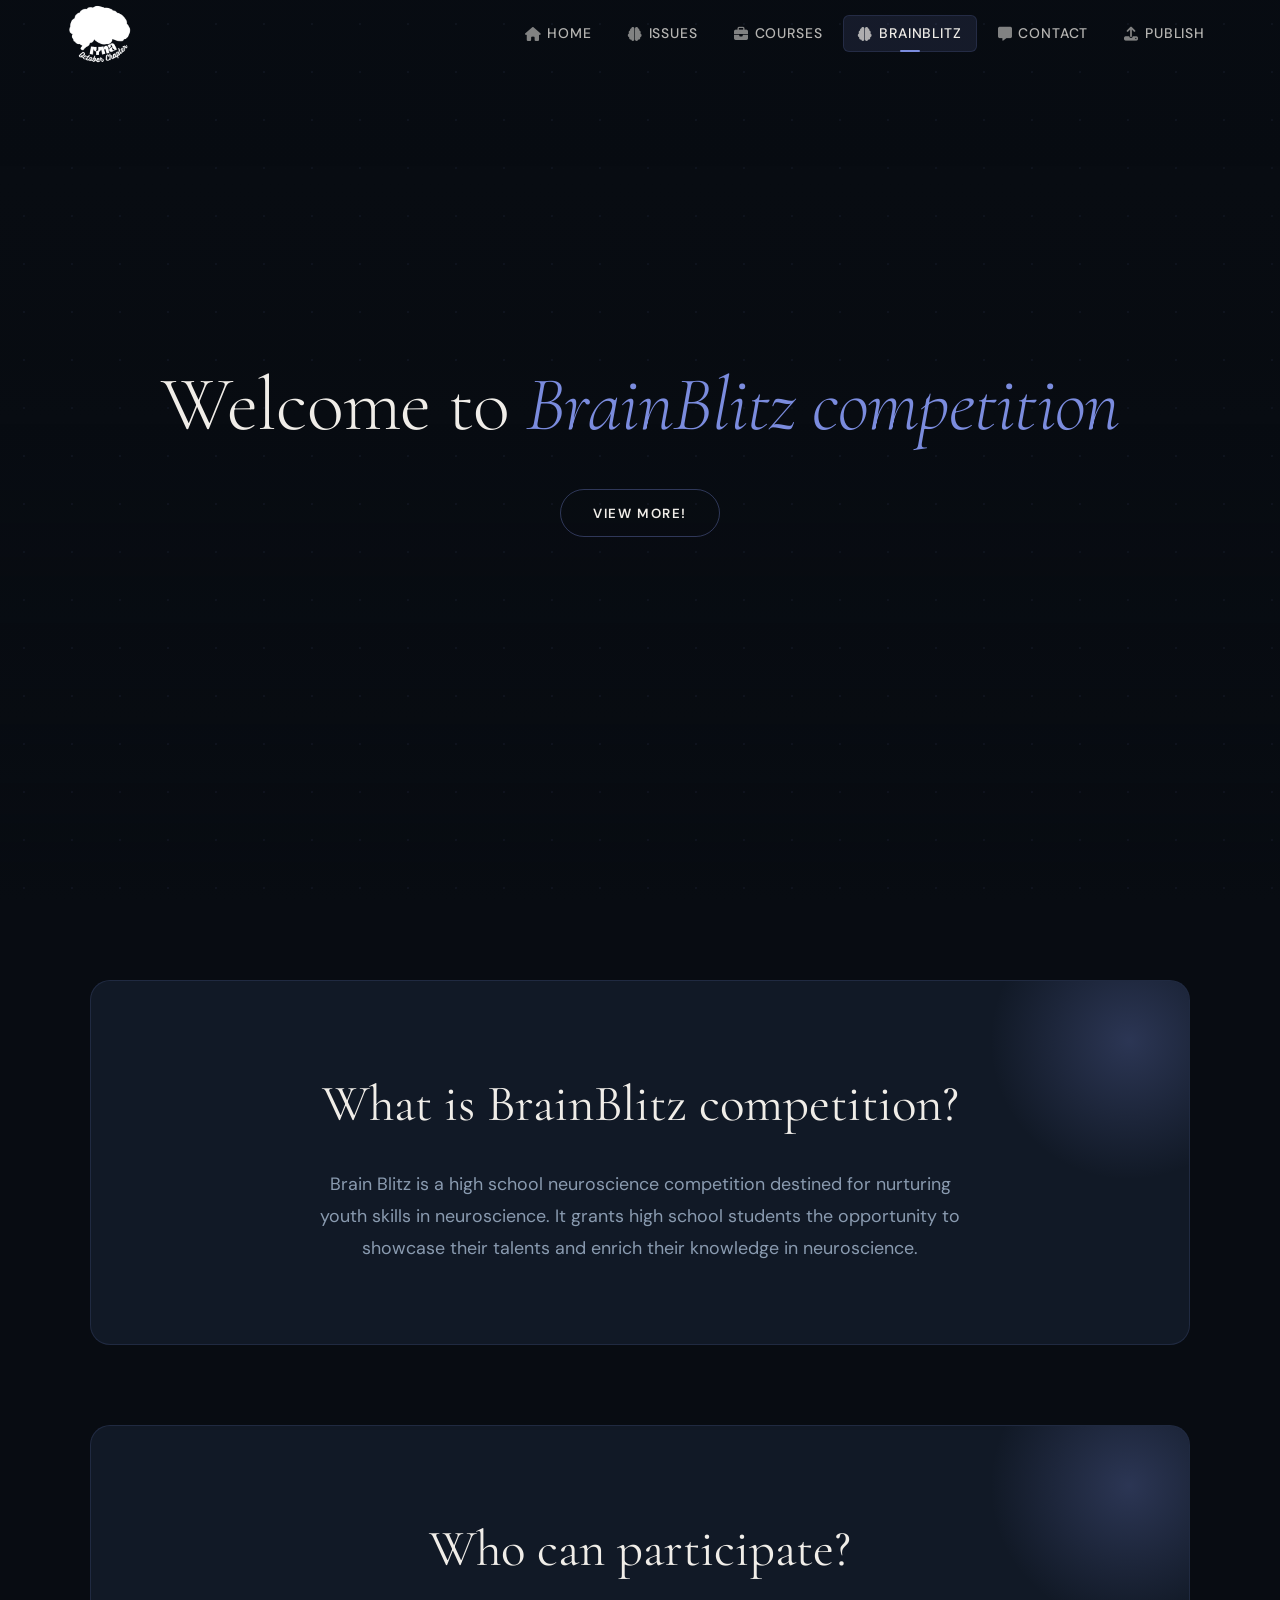
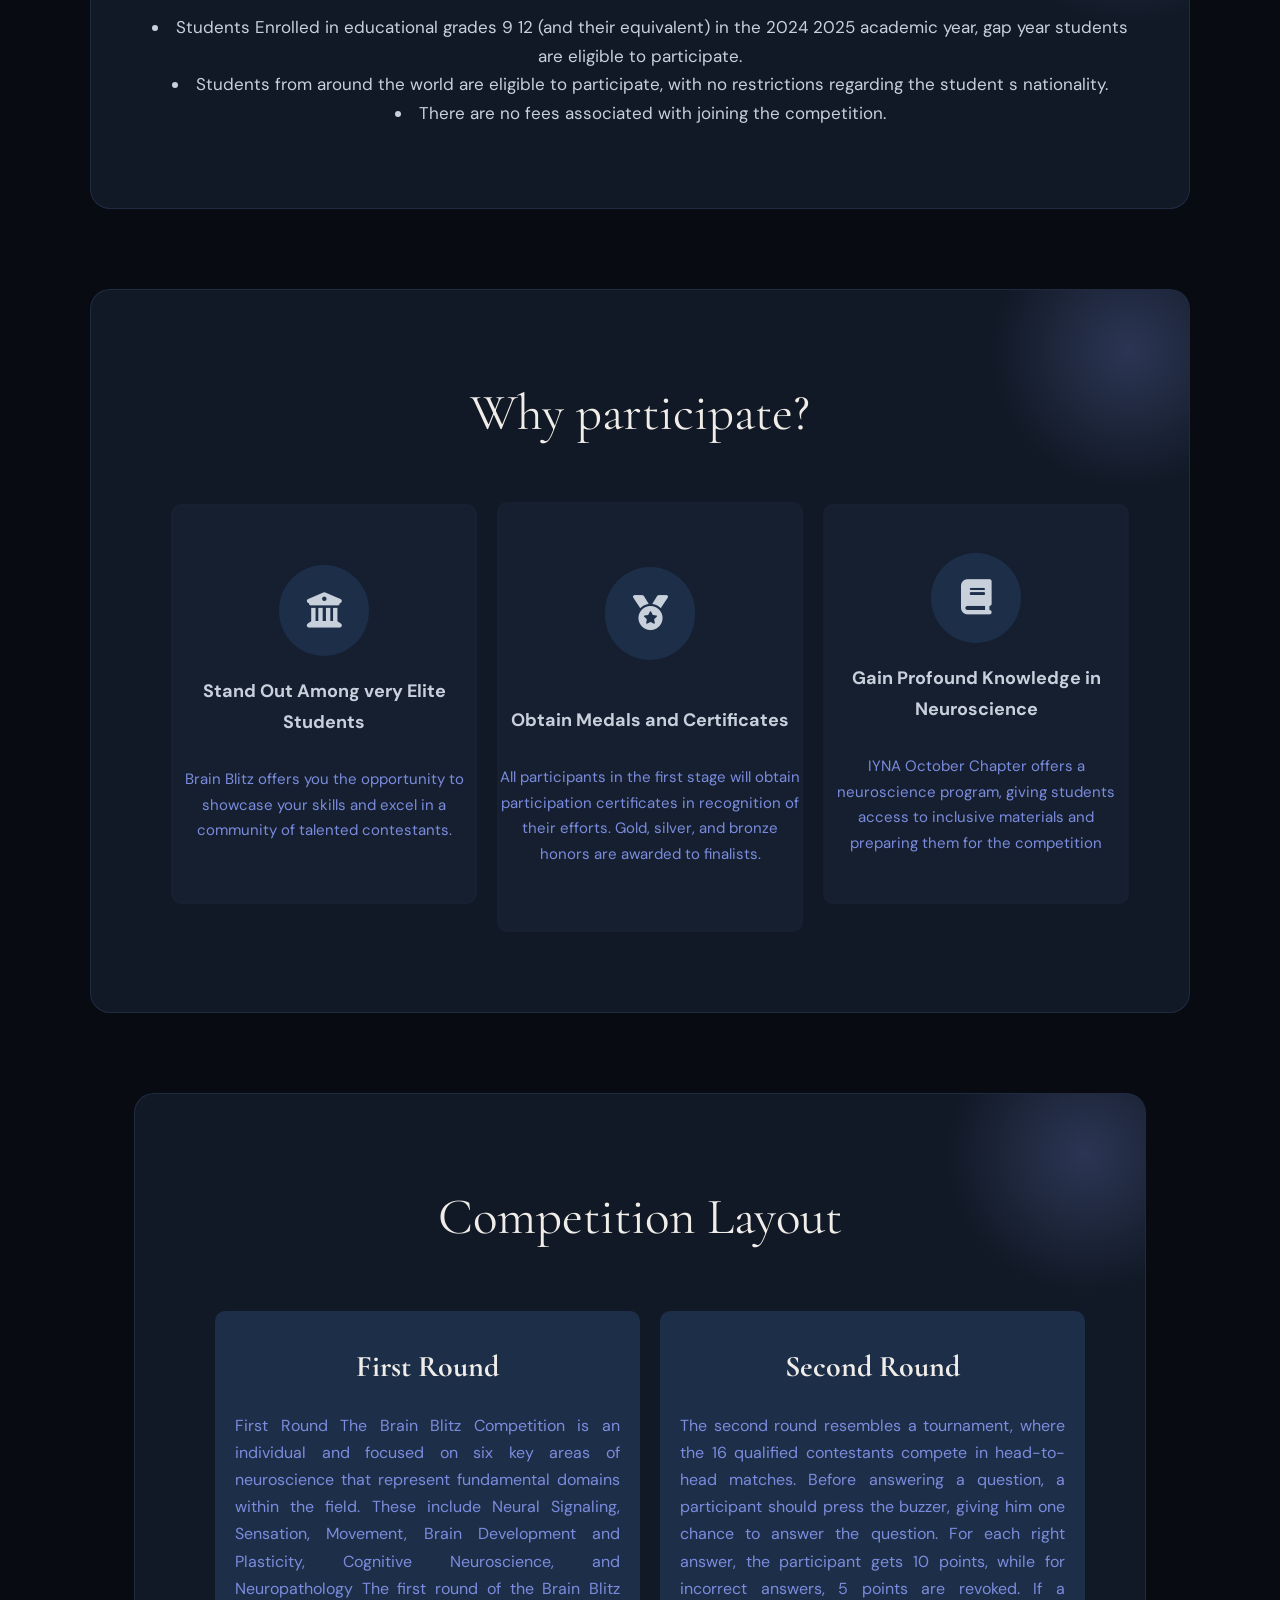
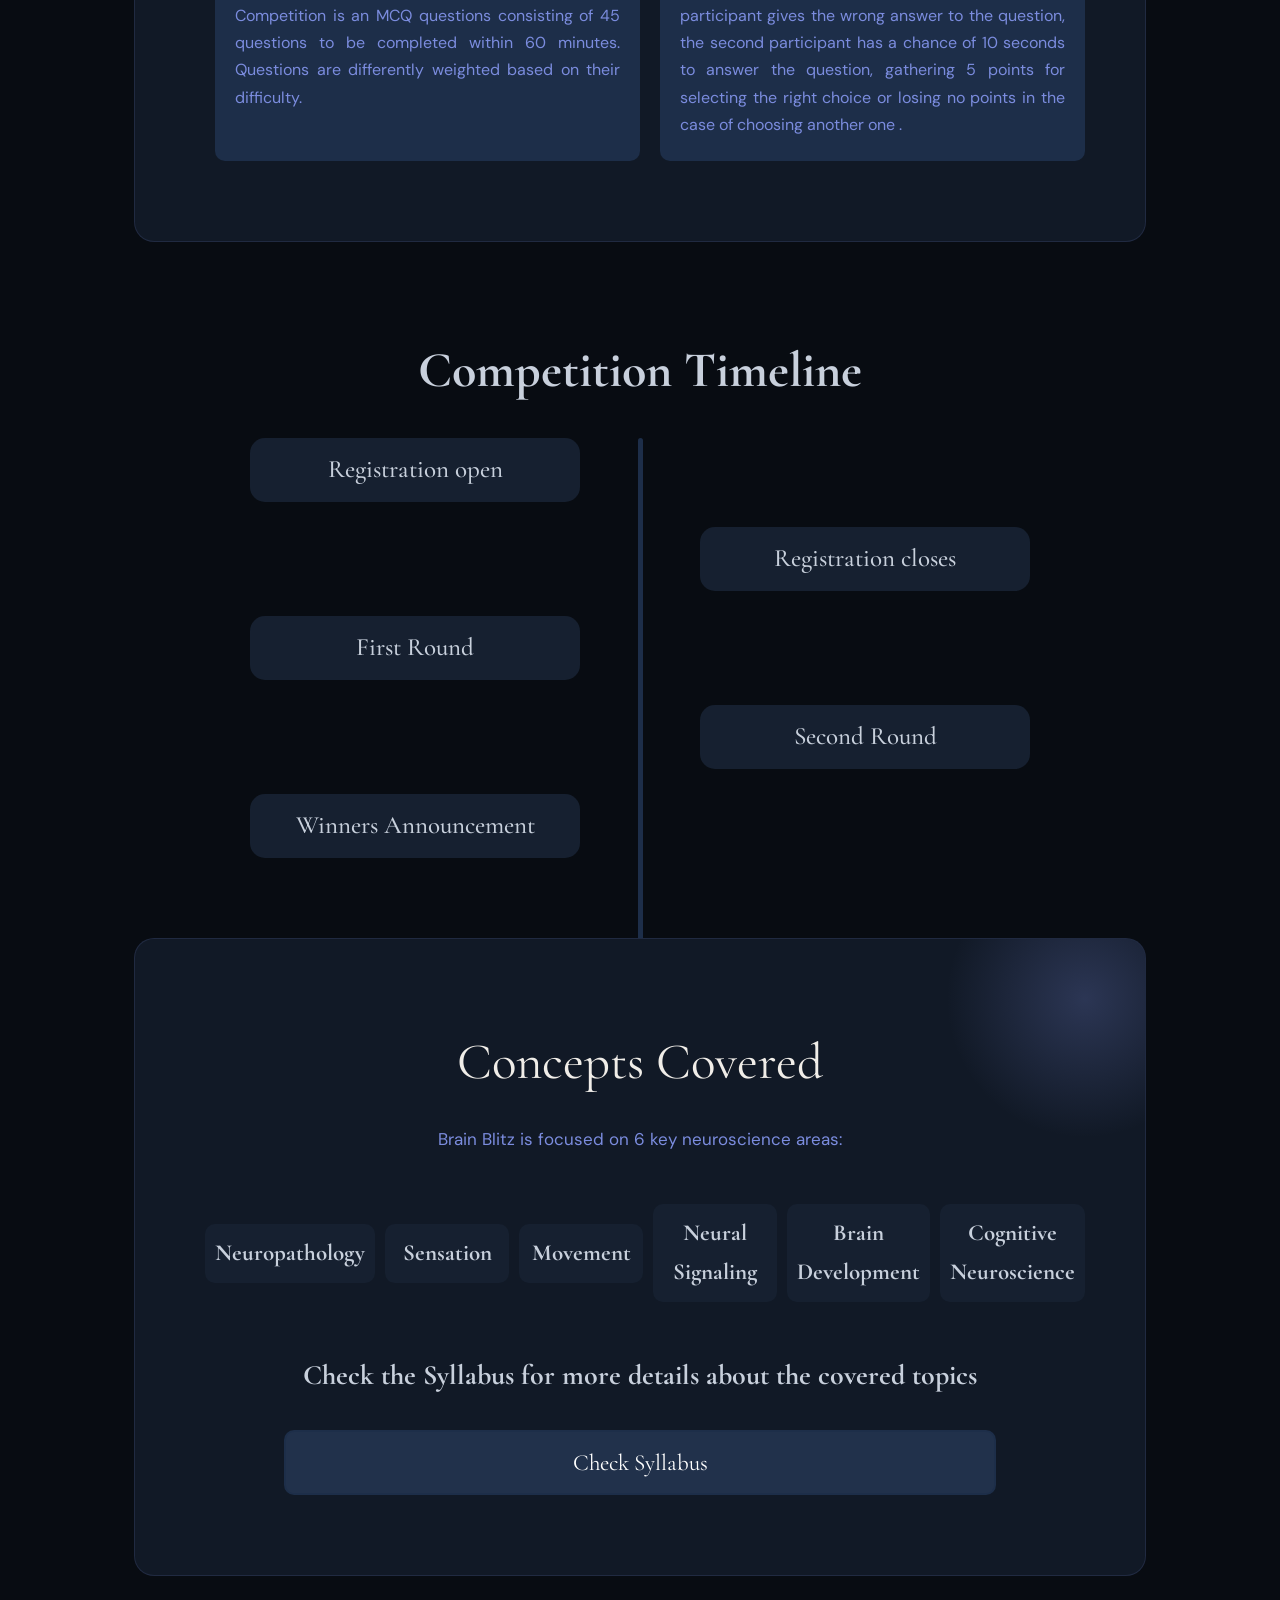
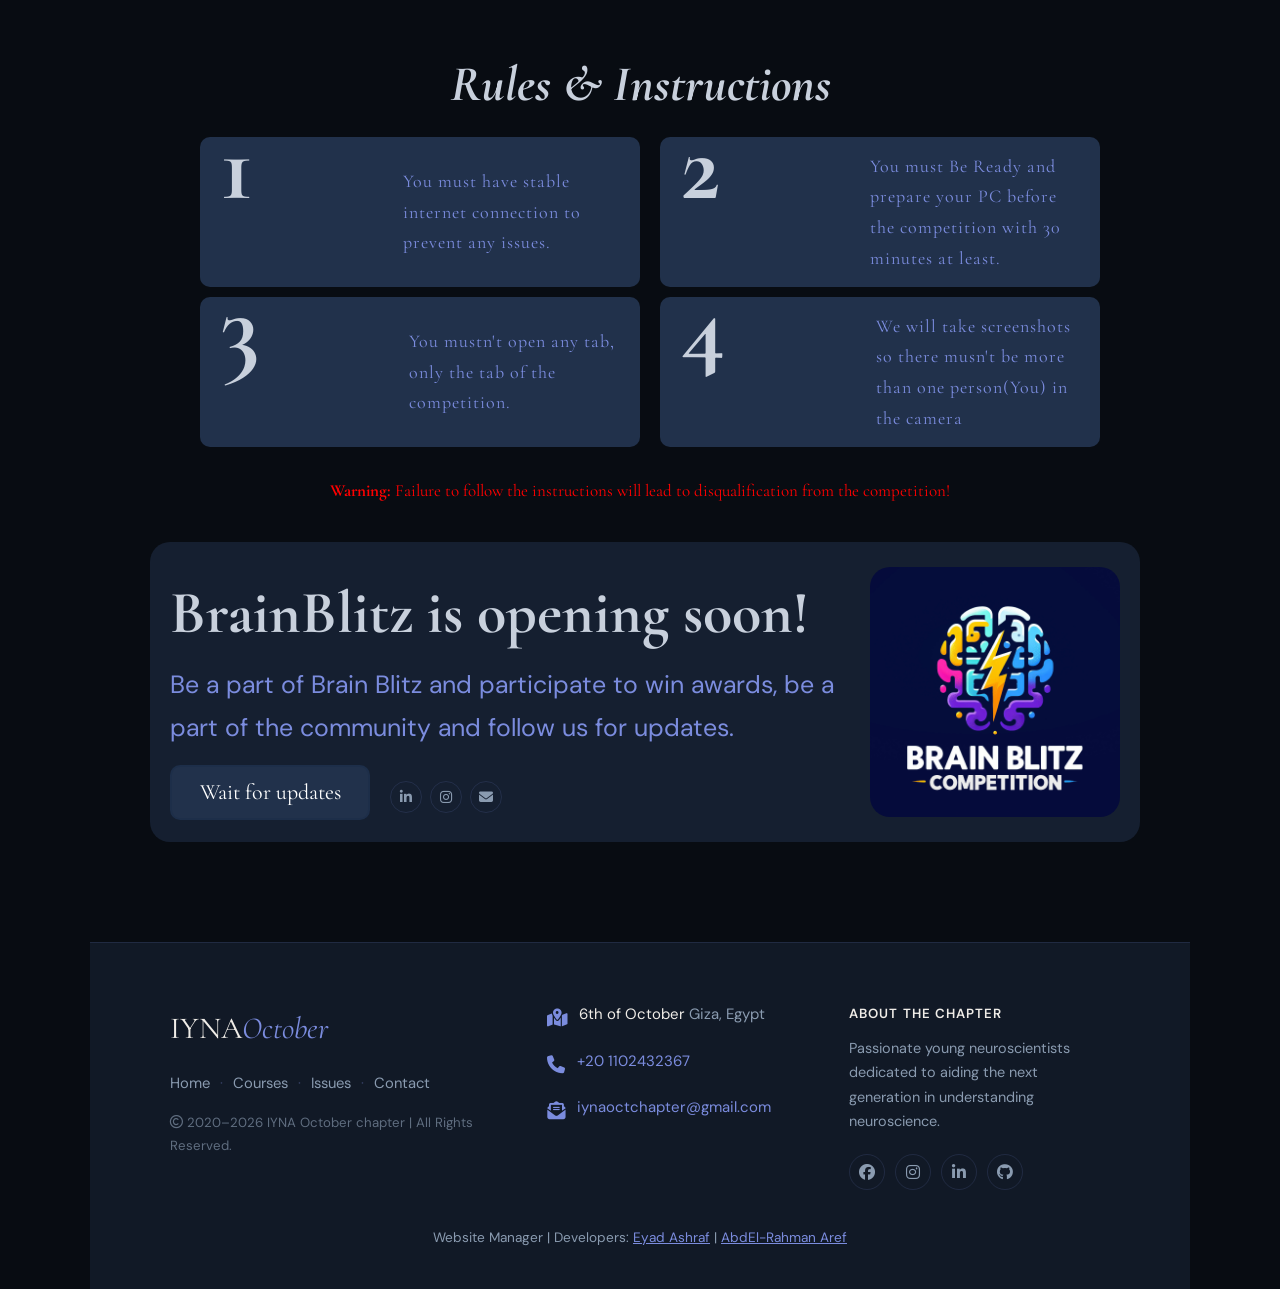
==== commit 8df85b4e: "The website are done I think" ====
--- a/brainblitz.html
+++ b/brainblitz.html
@@ -181,7 +181,7 @@
           <span>Be a part of Brain Blitz and participate to win awards, be a part of the community and follow us for updates.</span>
         </div>
         <div class="left-side-competition-div">
-          <button disabled="true">Register Now!</button>
+          <button disabled="true">Wait for updates</button>
         <div class="social-links">
             <a href="https://www.linkedin.com/in/abdel-aziz-farrag-453052411/" target="_blank" class="fac"><i class="fa-brands fa-linkedin-in"></i></a>
             <a href="https://www.instagram.com/aziz_gamal_502" target="_blank" class="instag"><i class="fa-brands fa-instagram"></i></a>
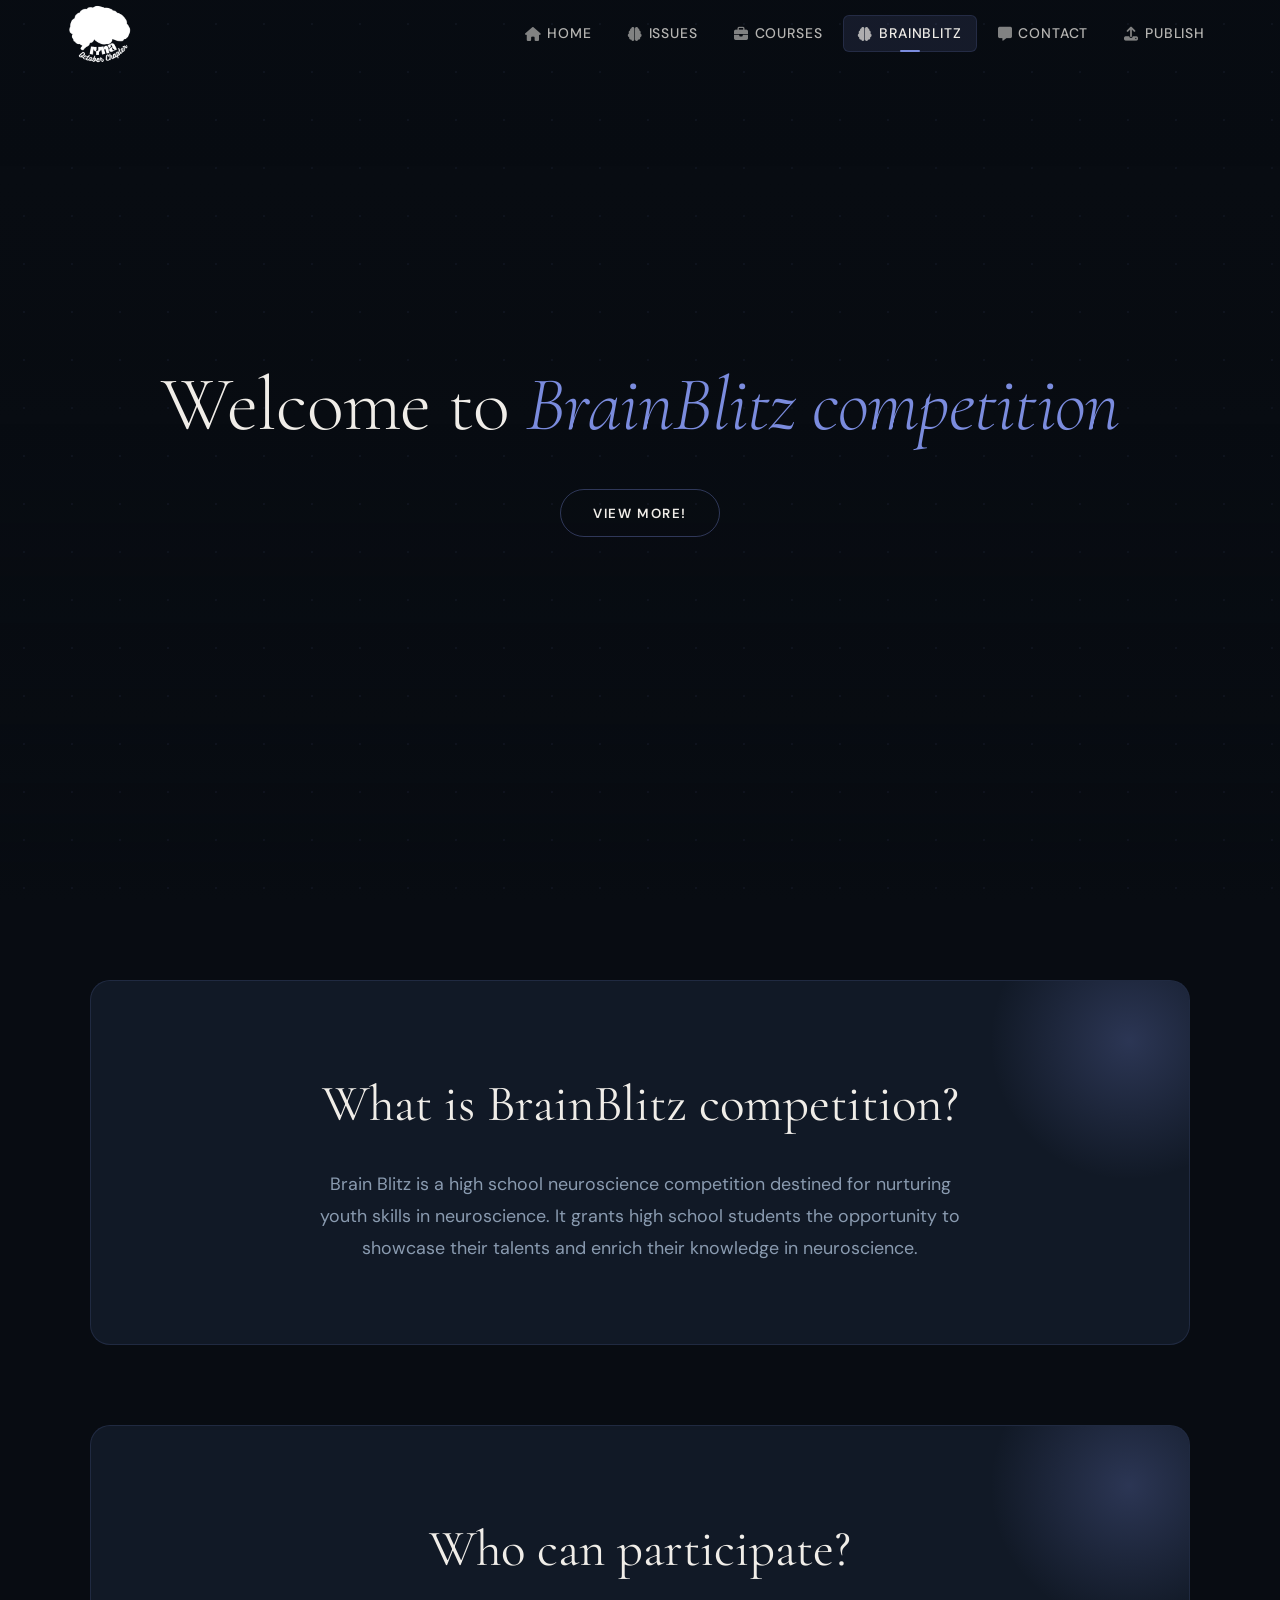
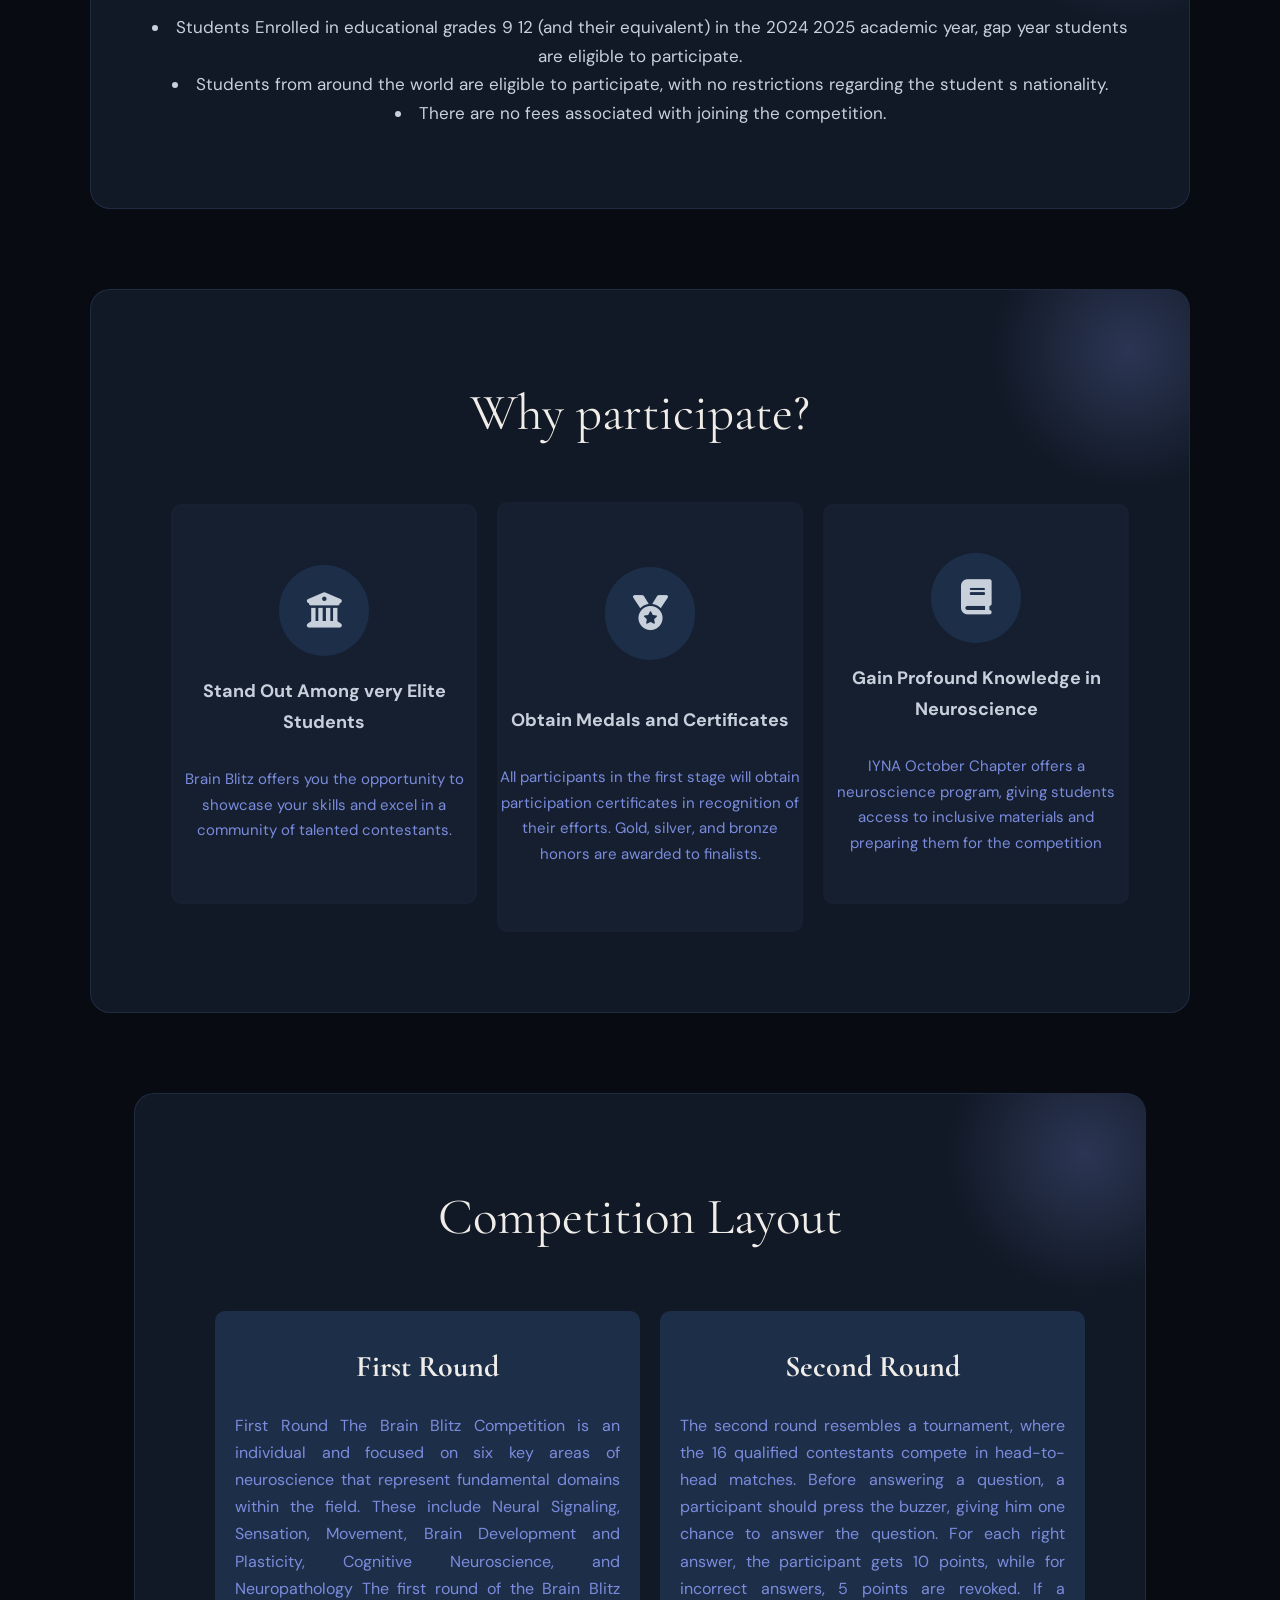
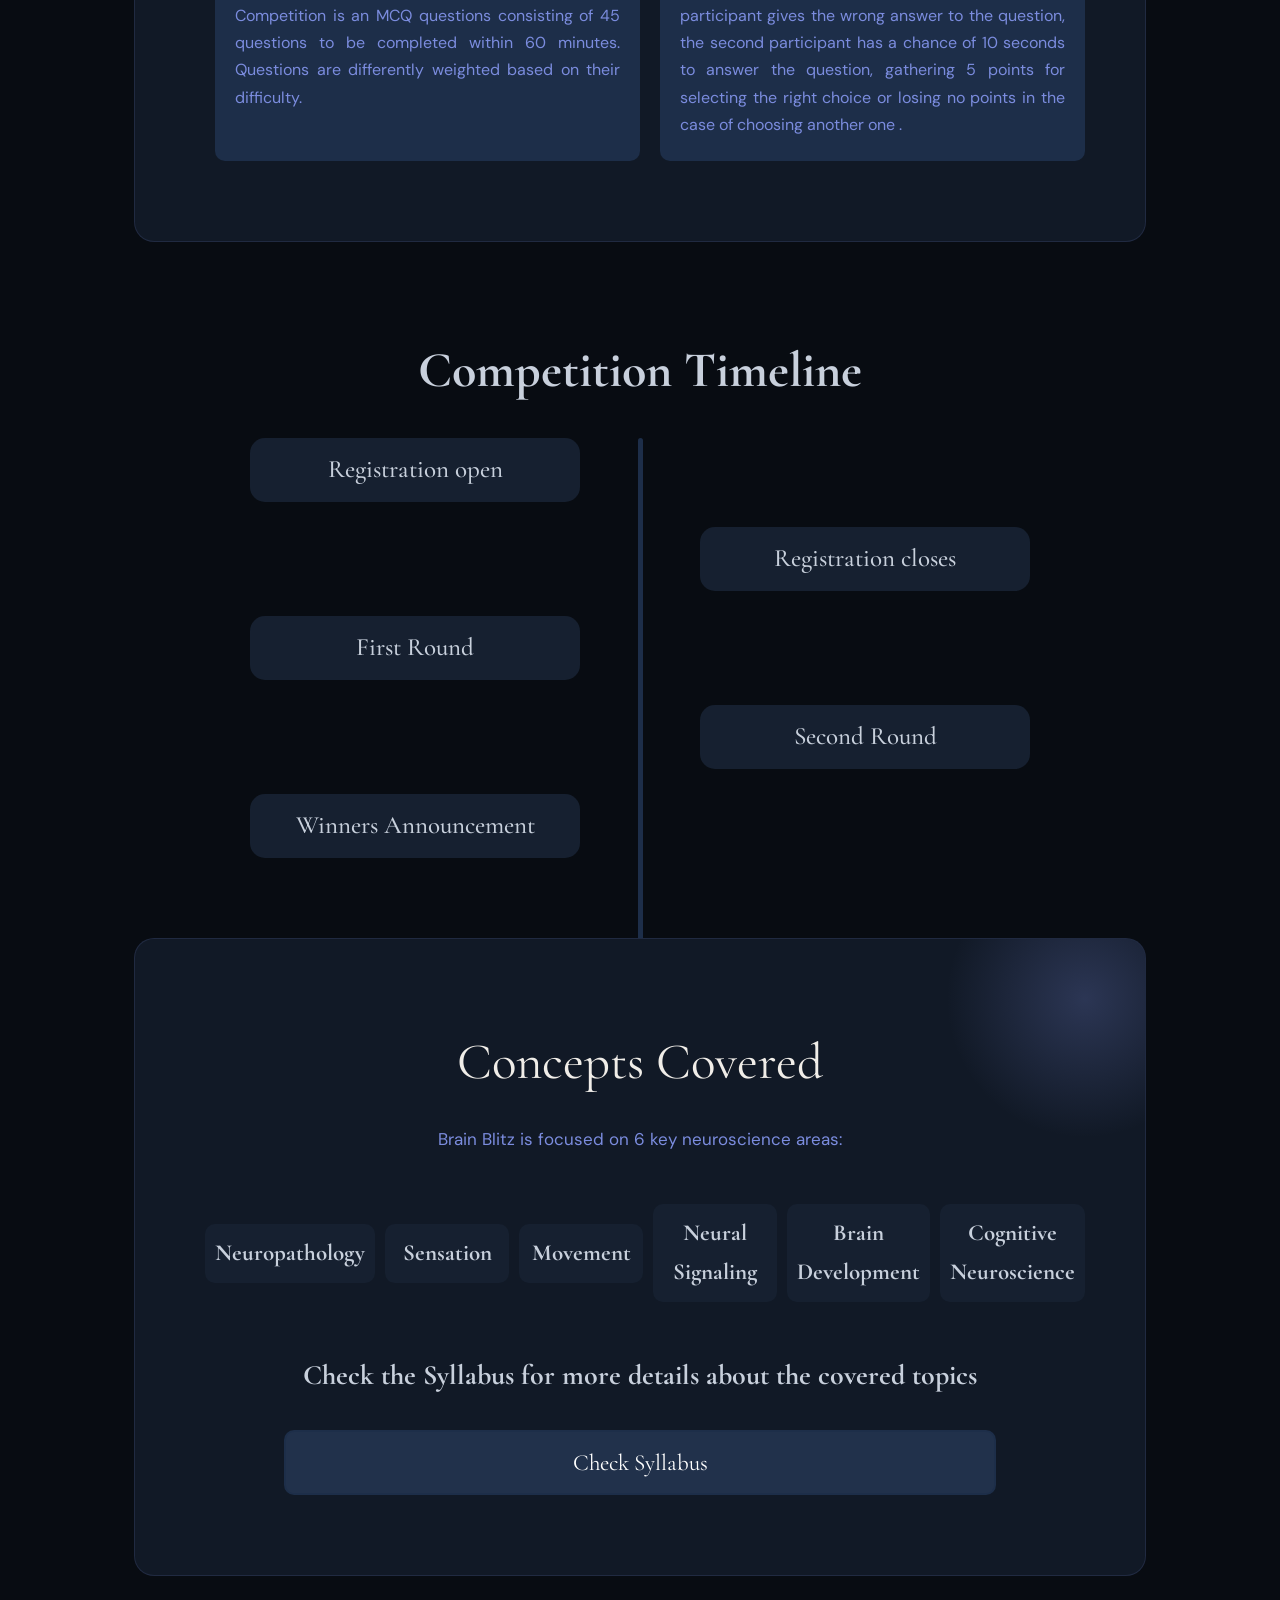
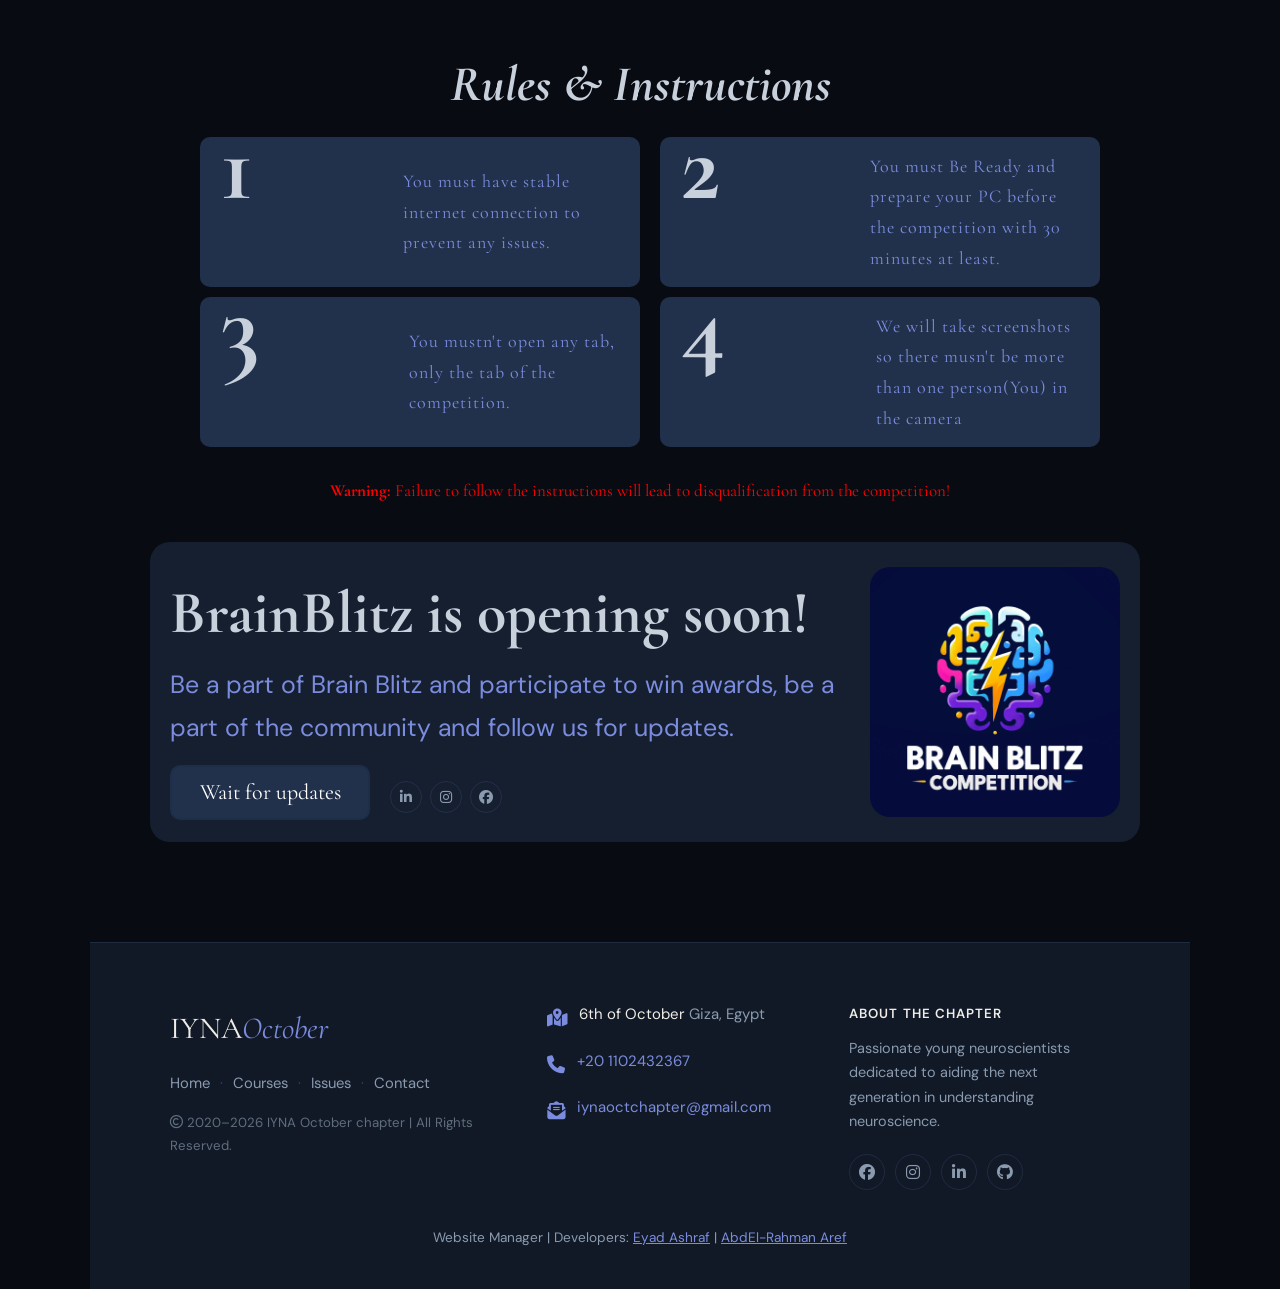
==== commit 1aec3770: "Almost Done" ====
--- a/brainblitz.html
+++ b/brainblitz.html
@@ -183,9 +183,9 @@
         <div class="left-side-competition-div">
           <button disabled="true">Wait for updates</button>
         <div class="social-links">
-            <a href="https://www.linkedin.com/in/abdel-aziz-farrag-453052411/" target="_blank" class="fac"><i class="fa-brands fa-linkedin-in"></i></a>
-            <a href="https://www.instagram.com/aziz_gamal_502" target="_blank" class="instag"><i class="fa-brands fa-instagram"></i></a>
-            <a href="mailto:Azizgamal.502@gmail.com" class="whats"><i class="fa-solid fa-envelope"></i></a>
+            <a href="https://www.linkedin.com/company/iynaoctoberchapter" target="_blank" class="fac"><i class="fa-brands fa-linkedin-in"></i></a>
+            <a href="https://www.instagram.com/iyna.october" target="_blank" class="instag"><i class="fa-brands fa-instagram"></i></a>
+            <a href="https://www.facebook.com/iynaoctoberchapter" class="whats"><i class="fa-brands fa-facebook"></i></a>
           </div>
           </div>
         <img src="./imgs/brain blitz logo.jpg">
